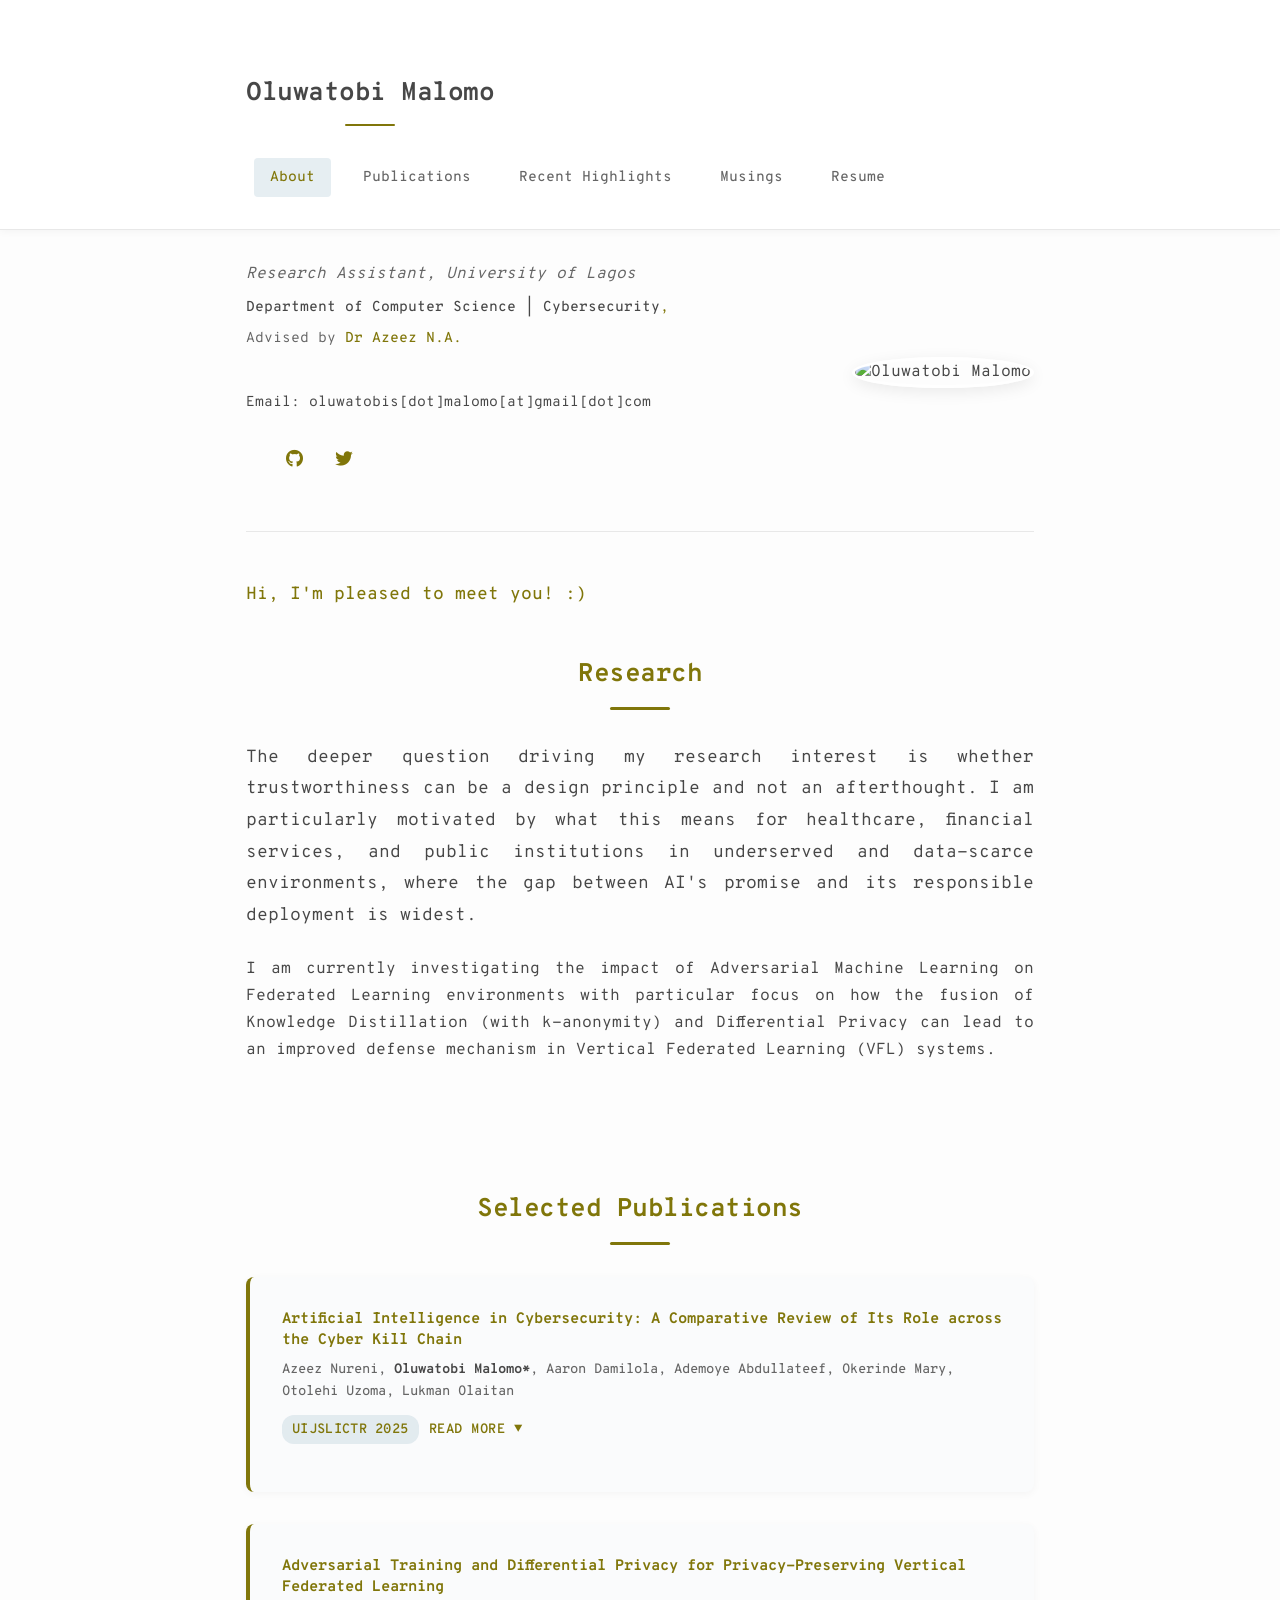
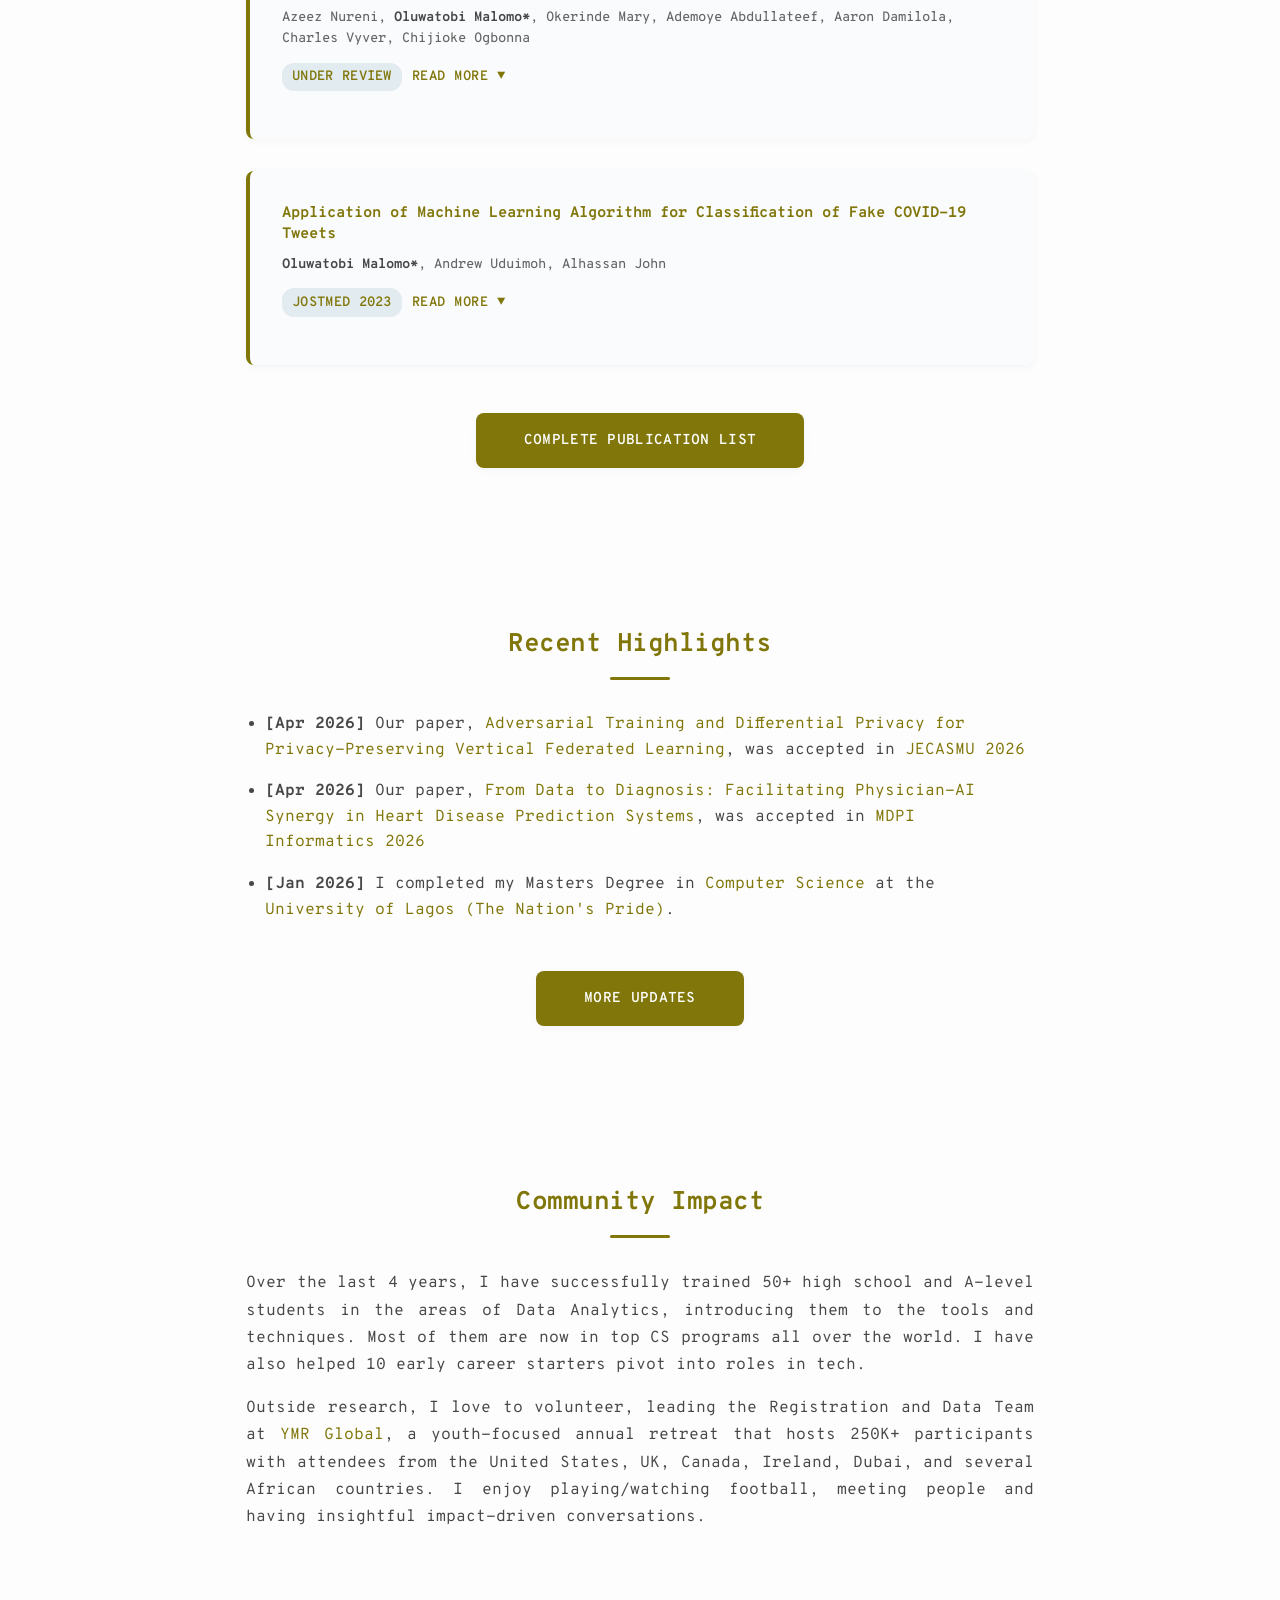
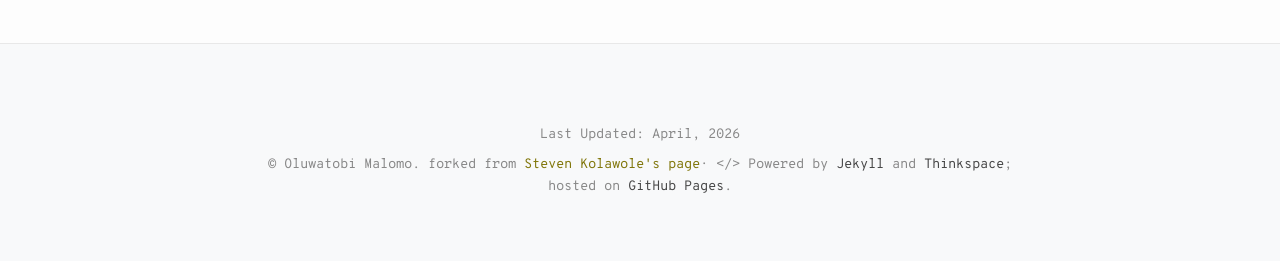
==== index.html @ 9ac50279 "Update SEO metadata and structured data in index.html" ====
<!DOCTYPE html>
<html lang="en">
  <head>
    <meta charset="utf-8" />
    <meta name="viewport" content="width=device-width, initial-scale=1" />

    <!-- SEO -->
    <title>Oluwatobi Malomo</title>
    <meta name="author" content="Oluwatobi Malomo" />
    <meta name="description" content="Oluwatobi Malomo — Cybersecurity and Research Analyst, focused on AI Trust, Privacy and Safety. Researcher at the intersection of Artificial Intelligence and Cybersecurity." />
    <meta name="keywords" content="Oluwatobi Malomo, Privacy, Trustworthy AI, Federated Learning, Cybersecurity, AI for Social Good" />
    <meta name="citation_author" content="Oluwatobi Malomo" />

    <!-- Google Search Console verification (ONE only) -->
    <meta name="google-site-verification" content="jFxn8xhKKjS8OXptOTfWHnH5Q2rDue67-oYy8Rn5WvY" />

    <!-- Structured Data -->
    <script type="application/ld+json">
    {
      "@context": "https://schema.org",
      "@type": "Person",
      "name": "Oluwatobi Malomo",
      "url": "https://oluwatobimalomo.github.io",
      "jobTitle": "Cybersecurity & Research Analyst",
      "affiliation": {
        "@type": "Organization",
        "name": "CBC Gedu Technologies Limited"
      },
      "alumniOf": {
        "@type": "CollegeOrUniversity",
        "name": "University of Lagos"
      },
      "sameAs": [
        "https://scholar.google.com/citations?user=yGvnu_gAAAAJ&hl=en",
        "https://www.linkedin.com/in/oluwatobi-malomo",
        "https://x.com/IamtOBESt",
        "https://www.researchgate.net/profile/oluwatobi-malomo"
      ]
    }
    </script>

    <!-- Stylesheets -->
    <link rel="stylesheet" type="text/css" href="assets/css/style.css" />
    <link rel="preconnect" href="https://fonts.gstatic.com" />
    <link href="https://fonts.googleapis.com/css2?family=Overpass+Mono:wght@300;400;600;700&display=swap" rel="stylesheet" />
    <link rel="stylesheet" href="https://use.fontawesome.com/releases/v5.0.7/css/all.css" />
    <link rel="stylesheet" href="https://cdn.jsdelivr.net/gh/jpswalsh/academicons@1/css/academicons.min.css" />
    <link rel="author" href="https://www.linkedin.com/in/oluwatobi-malomo/" />
  </head>
  
  <body>
    <header class="site-header">
      <nav class="nav">
        <div class="container flex-wrap">
          <h1 class="logo">
            <a href="https://oluwatobimalomo.github.io">Oluwatobi Malomo</a>
          </h1>
          <ul class="navbar">
            <li><a href="index.html" class="active">About</a></li>
            <li><a href="publications.html">Publications</a></li>
            <li><a href="news.html">Recent Highlights</a></li>
            <li><a href="blog.html">Musings</a></li>
            <li><a href="assets/docs/Oluwatobi_Malomo.pdf" target="_blank">Resume</a></li>
          </ul>
        </div>
      </nav>
    </header>
    
    <article class="page container">
      <div class="page-content">
        <div class="page-intro">
          <div class="page-intro-item">
            <div class="contact-header">
              <div class="academic-affiliation">Research Assistant, University of Lagos</div>
              <div class="department"><a>Department of Computer Science | Cybersecurity</a>,</div>
              <div class="advisor-info">Advised by <a href="https://www.linkedin.com/in/azeez-nurayhn-wale-ba23a413/" target="_blank">Dr Azeez N.A.</a></div>
            </div>
            <br />
            <div class="contact-details">
              Email: <a href="#">oluwatobis[dot]malomo[at]gmail[dot]com</a>
            </div>
            
            <div class="social">
              <a
                class="social-item"
                href="https://scholar.google.com/citations?user=yGvnu_gAAAAJ&hl=en"
                target="_blank"
                aria-label="Google Scholar Profile"
              >
                <i class="ai ai-google-scholar-square" aria-hidden="true"></i>
              </a>
              <a
                class="social-item"
                href="https://github.com/oluwatobimalomo"
                target="_blank"
                aria-label="GitHub Profile"
              >
                <i class="fab fa-github" aria-hidden="true"></i>
              </a>
              <a
                class="social-item"
                href="https://x.com/IamtOBESt"
                target="_blank"
                aria-label="X Profile"
              >
                <i class="fab fa-twitter" aria-hidden="true"></i>
              </a>
            </div>
          </div>
          <div class="page-intro-item">
            <img
              src="assets/img/profile_image.jpg"
              alt="Oluwatobi Malomo"
              width="250"
              height="250"
              class="roundImg"
            />
          </div>
        </div>
        <p>Hi, I'm pleased to meet you! :)</p>
        
        <h1 class="header-name">Research</h1>
        <p style="text-align: justify">
          The deeper question driving my research interest is whether trustworthiness can be a design principle and not an afterthought. 
          I am particularly motivated by what this means for healthcare, financial services, and public institutions in underserved 
          and data-scarce environments, where the gap between AI's promise and its responsible deployment is widest.
        </p>
        <p style="text-align: justify">
          I am currently investigating the impact of Adversarial Machine Learning on Federated Learning environments with particular focus on how the fusion of Knowledge Distillation (with k-anonymity) 
          and Differential Privacy can lead to an improved defense mechanism in Vertical Federated Learning (VFL) systems. 
        </p>
      </div>
    </article>

    <div class="container">
      <h1 class="header-name">Selected Publications</h1>

      <div class="publication-item">
        <div class="pub-title">
          <a href="https://journals.ui.edu.ng/index.php/uijslictr/article/view/2041" target="_blank">
            Artificial Intelligence in Cybersecurity: A Comparative Review of Its Role across the Cyber Kill Chain
          </a>
        </div>
        <div class="pub-authors">Azeez Nureni, <span class="author-highlight">Oluwatobi Malomo*</span>, Aaron Damilola, Ademoye Abdullateef, Okerinde Mary, Otolehi Uzoma, Lukman Olaitan</div>
        <div class="pub-venue" title="Journal of Science and Logics in ICT Research">UIJSLICTR 2025</div>
        <div class="pub-description" id="desc-2" style="display: none;">
          Presents a comprehensive overview of the Cyber Kill Chain (CKC), highlighting the role Artificial Intelligence plays across each phase in
          terms of offensive and defensive cybersecurity operations. A comparative analysis of 3 cybersecurity frameworks, with justifications for 
          each, was also examined. Drawing on real-world case studies and recent literature, this study further highlights current challenges with 
          the fusion of AI into cybersecurity operations, ranging from data privacy, adversarial attacks, and AI explainability. The review concludes 
          by advocating forthe adaptation of dynamic, AI-driven modelling frameworks that better align with the rapidly evolving cyber threat landscape.
        </div>
        <button class="read-more-btn" onclick="toggleDescription('desc-2', this)"  aria-expanded="false">Read more ▼</button>
      </div>
      
      <div class="publication-item">
        <div class="pub-title">
          <a href="https://arxiv.org/abs/2506.18728" target="_blank">
            Adversarial Training and Differential Privacy for Privacy-Preserving Vertical Federated Learning
          </a>
        </div>
        <div class="pub-authors">Azeez Nureni, <span class="author-highlight">Oluwatobi Malomo*</span>, Okerinde Mary, Ademoye Abdullateef, Aaron Damilola, Charles Vyver, Chijioke Ogbonna</div>
        <div class="pub-venue" title="">Under Review</div>
        <div class="pub-description" id="desc-1" style="display: none;">
          Addresses the model utility vs. privacy tradeoff in privacy-preserving Vertical Federated Learning (VFL) by introducing an improved 
          a defense mechanism that combines Adversarial Training (to harden the soft labels) and Differential Privacy (aimed at restoring label 
          privacy) to collectively enhance the robustness of the existing KD defense mechanism with marginal model utility trade-off.
        </div>
        <button class="read-more-btn" onclick="toggleDescription('desc-1', this)" aria-expanded="false">Read more ▼</button>
      </div>
      
      <div class="publication-item">
        <div class="pub-title">
          <a href="https://arxiv.org/abs/2509.21837" target="_blank">
            Application of Machine Learning Algorithm for Classification of Fake COVID-19 Tweets
          </a>
        </div>
        <div class="pub-authors"><span class="author-highlight">Oluwatobi Malomo*</span>, Andrew Uduimoh, Alhassan John</div>
        <div class="pub-venue" title="Journal of Science, Technology, Mathematics and Education">JOSTMED 2023</div>
        <div class="pub-description" id="desc-2" style="display: none;">
          AI for Social Good (AI4SG) research aimed at leveraging Machine Learning algorithms to detect COVID-19 
          fake news on Twitter. 
        </div>
        <button class="read-more-btn" onclick="toggleDescription('desc-2', this)"  aria-expanded="false">Read more ▼</button>
      </div>

      <div class="read-more-button">
        <a href="publications.html">Complete Publication List</a>
      </div>
    </div>

    <div class="container">
      <h1 class="header-name">Recent Highlights</h1>
      <ul class="list" id="news-list"></ul>
      <div class="read-more-button">
        <a href="news.html">More Updates</a>
      </div>
    </div>

    <div class="container">
      <h1 class="header-name">Community Impact</h1>
      <p style="text-align: justify">
        Over the last 4 years, I have successfully trained 50+ high school and A-level students in the areas of Data Analytics, introducing them to the tools and techniques. 
        Most of them are now in top CS programs all over the world. I have also helped 10 early career starters pivot into roles in tech.
      </p>
      
      <p style="text-align: justify">
        Outside research, I love to volunteer, leading the Registration and Data Team at 
        <a href="https://ymrglobal.org/" target="_blank"><span style="color: rgb(128, 118, 10)">YMR Global</span></a>, a youth-focused annual retreat that hosts 250K+  
        participants with attendees from the United States, UK, Canada, Ireland, Dubai, and several African countries. I enjoy playing/watching football, meeting 
        people and having insightful impact-driven conversations.</p>
    </div>

    <footer class="site-footer">
      <div class="container">
        <small> <b>Last Updated:</b> April, 2026 </small>
        <small class="block">
          © Oluwatobi Malomo. forked from
          <a href="https://oluwatobimalomo.github.io/" target="_blank"
            ><span style="color: rgb(128, 118, 10)">Steven Kolawole's page</span></a
          >· &lt;/&gt; Powered by
          <a href="https://jekyllrb.com/" target="_blank">Jekyll</a> and
          <a href="https://github.com/heiswayi/thinkspace" target="_blank"
            >Thinkspace</a
          >; hosted on
          <a href="https://pages.github.com/" target="_blank">GitHub Pages</a>.
        </small>
      </div>
    </footer>

    <script src="news.js"></script>
    <script>
      renderNews('news-list', 3);

      function toggleDescription(descId, button) {
        const desc = document.getElementById(descId);
        const isHidden = desc.style.display === 'none';

        if (isHidden) {
          desc.style.display = 'block';
          button.textContent = 'Read less ▲';
          button.setAttribute('aria-expanded', 'true');
        } else {
          desc.style.display = 'none';
          button.textContent = 'Read more ▼';
          button.setAttribute('aria-expanded', 'false');
        }
      }

      // Initialize buttons with proper ARIA attributes on page load
      document.addEventListener('DOMContentLoaded', function() {
        const buttons = document.querySelectorAll('.read-more-btn');
        buttons.forEach(button => {
          const isExpanded = button.textContent.includes('less');
          button.setAttribute('aria-expanded', isExpanded.toString());
        });
      });
    </script>
  </body>
</html>
---- assets/css/style.css ----
/* ==========================================
   DESIGN SYSTEM & VARIABLES
   ========================================== */

:root {
  /* Colors */
  --primary-color: rgb(128, 118, 10);
  --primary-hover: rgb(8, 74, 102);
  --primary-light: rgba(10, 93, 128, 0.1);
  --text-primary: rgba(51, 51, 51, 0.9);
  --text-secondary: #666;
  --text-light: #888;
  --border-color: #e8e8e8;
  --bg-card: #fafbfc;
  --bg-accent: #f8f9fa;
  --shadow-subtle: 0 2px 8px rgba(0, 0, 0, 0.04);
  --shadow-medium: 0 4px 16px rgba(0, 0, 0, 0.08);
  
  /* Spacing */
  --space-xs: 0.5rem;
  --space-sm: 1rem;
  --space-md: 1.5rem;
  --space-lg: 2rem;
  --space-xl: 3rem;
  --space-xxl: 4rem;
  
  /* Typography */
  --font-size-xs: 0.85rem;
  --font-size-sm: 0.9rem;
  --font-size-base: 1rem;
  --font-size-lg: 1.1rem;
  --font-size-xl: 1.3rem;
  --font-size-xxl: 1.6rem;
  --font-size-xxxl: 1.8rem;
  
  /* Layout */
  --max-width: 820px;
  --border-radius: 8px;
  --transition: 200ms ease;
}

/* ==========================================
   RESET & BASE STYLES
   ========================================== */

* {
  margin: 0;
  padding: 0;
  border: 0;
  font: inherit;
  vertical-align: baseline;
  box-sizing: border-box;
}

html {
  text-rendering: optimizeLegibility;
  font-size: 100%;
  line-height: 1.6;
  scroll-behavior: smooth;
}

body {
  color: var(--text-primary);
  font-family: "Overpass Mono", monospace;
  font-weight: 400;
  background-color: #fdfdfd;
  -webkit-font-smoothing: antialiased;
  -moz-osx-font-smoothing: grayscale;
}

/* ==========================================
   TYPOGRAPHY
   ========================================== */

h1, h2, h3, h4, h5, h6 {
  font-weight: 700;
  line-height: 1.3;
  color: var(--primary-color);
}

p {
  margin: 0 0 var(--space-sm);
  line-height: 1.7;
}

ul, ol, dl {
  margin: 0 0 var(--space-sm) 1.2em;
  list-style-position: outside;
}

strong {
  font-weight: 700;
}

a {
  color: var(--text-primary);
  text-decoration: none;
  transition: all var(--transition);
}

/* ==========================================
   FORM ELEMENTS & BUTTONS
   ========================================== */

button, input, textarea, select {
  font-family: "Overpass Mono", monospace;
}

/* ==========================================
   LAYOUT COMPONENTS
   ========================================== */

.container {
  margin: 0 auto;
  max-width: var(--max-width);
  padding: var(--space-lg) var(--space-sm);
}

.section-spacing {
  margin: var(--space-xxl) 0;
}

/* ==========================================
   HEADER & NAVIGATION
   ========================================== */

.site-header {
  border-bottom: 1px solid var(--border-color);
  background-color: #fff;
  box-shadow: var(--shadow-subtle);
  position: sticky;
  top: 0;
  z-index: 100;
}

.nav {
  min-height: 50px;
  display: flex;
  align-items: center;
}

.flex-wrap {
  display: flex;
  justify-content: space-between;
  align-items: center;
  flex-wrap: wrap;
  width: 100%;
}

.logo {
  font-size: var(--font-size-xl);
  font-weight: 600;
  color: var(--primary-color);
  letter-spacing: -0.3px;
  transition: color var(--transition);
}

.logo:hover {
  color: var(--primary-hover);
}

.navbar {
  list-style: none;
  display: flex;
  margin: 0;
  padding: 0;
}

.navbar li {
  margin: 0 var(--space-xs);
}

.navbar a {
  display: block;
  padding: var(--space-xs) var(--space-sm);
  color: var(--text-secondary);
  font-weight: 500;
  font-size: var(--font-size-sm);
  border-radius: 4px;
  position: relative;
  transition: all var(--transition);
}

.navbar a:hover,
.navbar a.active {
  color: var(--primary-color);
  background-color: var(--primary-light);
}

/* ==========================================
   HERO SECTION
   ========================================== */

.page-intro {
  display: flex;
  justify-content: space-between;
  align-items: center;
  flex-wrap: wrap;
  gap: var(--space-lg);
  margin-bottom: var(--space-xl);
  padding-bottom: var(--space-xl);
  border-bottom: 1px solid var(--border-color);
}

.page-intro-item:first-child {
  flex: 1;
  min-width: 300px;
}

.page-intro-item:last-child {
  flex-shrink: 0;
}

.contact-header strong {
  font-size: var(--font-size-xl);
  font-weight: 700;
  color: var(--primary-color);
  display: block;
  margin-bottom: var(--space-xs);
}

.academic-affiliation {
  font-size: var(--font-size-base);
  color: var(--text-secondary);
  font-style: italic;
  margin-bottom: var(--space-xs);
}

.department {
  font-size: var(--font-size-sm);
  color: var(--primary-color);
  font-weight: 500;
  margin-bottom: var(--space-xs);
}

.advisor-info {
  font-size: var(--font-size-sm);
  color: var(--text-secondary);
  margin-bottom: var(--space-sm);
}

.advisor-info a {
  color: var(--primary-color);
  font-weight: 500;
}

.contact-details {
  font-size: var(--font-size-sm);
  margin-bottom: var(--space-md);
}

.social {
  display: flex;
  align-items: center;
  gap: var(--space-sm);
}

.social-item {
  color: var(--primary-color);
  font-size: var(--font-size-lg);
  padding: var(--space-xs);
  border-radius: 4px;
  transition: all var(--transition);
}

.social-item:hover {
  color: var(--primary-hover);
  background-color: var(--primary-light);
  transform: translateY(-1px);
}

.roundImg {
  border-radius: 50%;
  border: 3px solid #fff;
  box-shadow: var(--shadow-medium);
  transition: transform var(--transition);
  max-width: 100%;
  height: auto;
}

.roundImg:hover {
  transform: scale(1.02);
}

/* ==========================================
   SECTION HEADERS
   ========================================== */

.header-name {
  font-size: var(--font-size-xxl);
  font-weight: 700;
  text-align: center;
  margin: var(--space-xl) 0 var(--space-lg);
  color: var(--primary-color);
  letter-spacing: -0.5px;
  position: relative;
}

.header-name::after {
  content: '';
  display: block;
  width: 60px;
  height: 3px;
  background-color: var(--primary-color);
  margin: var(--space-sm) auto 0;
  border-radius: 2px;
}

.container > h1:not(.header-name) {
  font-size: var(--font-size-xxl);
  font-weight: 700;
  color: var(--primary-color);
  margin: var(--space-xl) 0 var(--space-lg);
  text-align: center;
  letter-spacing: -0.5px;
  position: relative;
}

.container > h1:not(.header-name)::after {
  content: '';
  display: block;
  width: 50px;
  height: 2px;
  background-color: var(--primary-color);
  margin: var(--space-sm) auto 0;
  border-radius: 1px;
}

/* ==========================================
   CONTENT SECTIONS
   ========================================== */

.page-content > p:first-of-type {
  font-size: var(--font-size-lg);
  color: var(--primary-color);
  font-weight: 500;
  margin-bottom: var(--space-lg);
}

.page-content h1 + p {
  font-size: var(--font-size-lg);
  line-height: 1.8;
  margin-bottom: var(--space-md);
}

/* ==========================================
   PUBLICATION CARDS
   ========================================== */

.publication-item {
  margin-bottom: var(--space-lg);
  padding: var(--space-lg);
  background-color: var(--bg-card);
  border-radius: var(--border-radius);
  border-left: 4px solid var(--primary-color);
  box-shadow: var(--shadow-subtle);
  transition: all var(--transition);
}

.publication-item:hover {
  box-shadow: var(--shadow-medium);
  transform: translateY(-2px);
}

.pub-title {
  font-size: .95rem;
  font-weight: 700;
  margin-bottom: var(--space-xs);
  line-height: 1.4;
}

.pub-title a {
  color: var(--primary-color);
  transition: color var(--transition);
}

.pub-title a:hover {
  color: var(--primary-hover);
}

.pub-authors {
  font-size: 0.85em;
  color: var(--text-secondary);
  margin-bottom: var(--space-xs);
  font-weight: 500;
}

.pub-authors .author-highlight {
  font-weight: bold;
  color: var(--text-primary);
}

.pub-venue {
  display: inline-block;
  font-size: var(--font-size-xs);
  color: var(--primary-color);
  background-color: var(--primary-light);
  padding: 0.25em 0.75em;
  border-radius: 12px;
  font-weight: 600;
  margin-bottom: var(--space-sm);
  text-transform: uppercase;
  letter-spacing: 0.3px;
}

.pub-venue-expansion {
  display: block;
  font-size: 0.7em;
  color: var(--text-light);
  margin-top: 0.25rem;
}

.pub-description {
  line-height: 1.7;
  text-align: justify;
  font-size: 0.75em;
  color: #555;
  margin-bottom: var(--space-sm);
  transition: all 0.3s ease;
}

.read-more-btn {
  background: none;
  border: none;
  color: var(--primary-color);
  cursor: pointer;
  font-size: var(--font-size-xs);
  font-weight: 600;
  padding: var(--space-xs) 0;
  font-family: inherit;
  text-transform: uppercase;
  letter-spacing: 0.5px;
  transition: all var(--transition);
}

.read-more-btn:hover {
  color: var(--primary-hover);
  transform: translateX(2px);
}

.read-more-btn:focus {
  outline: 2px solid var(--primary-color);
  outline-offset: 3px;
  border-radius: 3px;
}


/* ==========================================
   BUTTONS & CTAs
   ========================================== */

.read-more-button {
  margin: var(--space-xl) auto;
  text-align: center;
}

.read-more-button a {
  display: inline-block;
  padding: var(--space-sm) var(--space-xl);
  background-color: var(--primary-color);
  color: white;
  border-radius: var(--border-radius);
  font-weight: 600;
  font-size: var(--font-size-sm);
  letter-spacing: 0.3px;
  text-transform: uppercase;
  transition: all var(--transition);
  box-shadow: var(--shadow-subtle);
}

.read-more-button a:hover {
  background-color: var(--primary-hover);
  transform: translateY(-1px);
  box-shadow: var(--shadow-medium);
}

/* ==========================================
   PUBLICATIONS PAGE
   ========================================== */

.publications-intro {
  margin-bottom: var(--space-xxl);
  padding: var(--space-lg);
  background: linear-gradient(135deg, var(--bg-accent) 0%, #e9ecef 100%);
  border-radius: var(--border-radius);
  border-left: 4px solid var(--primary-color);
  box-shadow: var(--shadow-subtle);
}

.publications-intro p {
  font-size: var(--font-size-md);
  line-height: 1.7;
  color: var(--text-secondary);
  margin: 0;
}

.publication-category {
  margin-bottom: var(--space-xxl);
}

.category-title {
  font-size: var(--font-size-xl);
  font-weight: 700;
  color: var(--primary-color);
  margin-bottom: var(--space-lg);
  padding-bottom: var(--space-sm);
  border-bottom: 2px solid var(--border-color);
  position: relative;
}

.category-title::after {
  content: '';
  position: absolute;
  bottom: -2px;
  left: 0;
  width: 60px;
  height: 2px;
  background-color: var(--primary-color);
  border-radius: 1px;
}

.external-links {
  margin-top: var(--space-xxl);
  padding-top: var(--space-xl);
  border-top: 1px solid var(--border-color);
}

.external-link-list {
  display: flex;
  flex-wrap: wrap;
  gap: var(--space-md);
  margin-top: var(--space-md);
}

.external-link {
  display: flex;
  align-items: center;
  gap: var(--space-xs);
  padding: var(--space-sm) var(--space-md);
  background-color: var(--bg-accent);
  border: 1px solid var(--border-color);
  border-radius: var(--border-radius);
  color: var(--primary-color);
  font-weight: 500;
  font-size: var(--font-size-sm);
  transition: all var(--transition);
}

.external-link:hover {
  background-color: var(--primary-color);
  color: white;
  transform: translateY(-2px);
  box-shadow: var(--shadow-medium);
}

.external-link i {
  font-size: var(--font-size-base);
}

.publications-note {
  margin-top: var(--space-xxl);
  padding-top: var(--space-xl);
  border-top: 1px solid var(--border-color);
  color: var(--text-light);
  text-align: center;
}

.publications-note p {
  margin-bottom: var(--space-xs);
  font-size: var(--font-size-sm);
}

.award-badge {
  display: inline-block;
  margin-left: var(--space-xs);
  padding: 0.2em 0.6em;
  background-color: #ffd700;
  color: #333;
  font-size: 0.7em;
  font-weight: 700;
  border-radius: 3px;
  text-transform: uppercase;
  letter-spacing: 0.3px;
  vertical-align: middle;
}

/* ==========================================
   PUBLICATION LINKS
   ========================================== */

.pub-links {
  display: flex;
  flex-wrap: wrap;
  gap: var(--space-xs);
  margin-top: var(--space-sm);
  align-items: center;
}

.pub-link {
  display: inline-flex;
  align-items: center;
  gap: 0.3em;
  padding: 0.3em 0.75em;
  background-color: white;
  border: 1px solid var(--border-color);
  border-radius: 4px;
  color: var(--primary-color);
  font-size: var(--font-size-xs);
  font-weight: 600;
  text-transform: uppercase;
  letter-spacing: 0.3px;
  transition: all var(--transition);
}

.pub-link:hover {
  background-color: var(--primary-color);
  color: white;
  border-color: var(--primary-color);
  transform: translateY(-1px);
  box-shadow: var(--shadow-subtle);
}

.pub-link i {
  font-size: 0.9em;
}

/* ==========================================
   BLOG SECTION
   ========================================== */

.blog-container {
  text-align: center;
  padding: var(--space-xxl) var(--space-sm);
}

.blog-container img {
  width: 75%;
  max-width: 400px;
  opacity: 0.8;
}

.blog-container h1 {
  font-size: var(--font-size-lg);
  color: var(--text-secondary);
  margin: var(--space-lg) 0;
  line-height: 1.5;
  font-weight: 400;
}

/* ==========================================
   LISTS
   ========================================== */

.list li {
  margin-top: var(--space-sm);
  line-height: 1.6;
}

/* ==========================================
   FOOTER
   ========================================== */

.site-footer {
  padding: var(--space-xl) 0 var(--space-lg);
  margin-top: var(--space-xxl);
  border-top: 1px solid var(--border-color);
  background-color: var(--bg-accent);
}

.site-footer small {
  display: block;
  font-size: var(--font-size-xs);
  color: var(--text-light);
  text-align: center;
  line-height: 1.6;
}

.site-footer .block {
  display: block;
  margin-top: var(--space-xs);
}

/* ==========================================
   RESPONSIVE DESIGN
   ========================================== */

@media (max-width: 768px) {
  :root {
    --space-sm: 0.75rem;
    --space-md: 1rem;
    --space-lg: 1.5rem;
    --space-xl: 2rem;
    --space-xxl: 2.5rem;
  }
  
  .container {
    padding-left: var(--space-md);
    padding-right: var(--space-md);
  }
  
  .site-header .container {
    padding: 0.5rem var(--space-md);
  }
  
  .nav {
    min-height: 50px;
  }
  
  .page-intro {
    flex-direction: column;
    text-align: center;
    gap: var(--space-md);
  }
  
  .page-intro-item:first-child {
    min-width: auto;
  }
  
  .navbar {
    flex-wrap: wrap;
    justify-content: center;
    margin-top: var(--space-sm);
  }
  
  .navbar li {
    margin: 0 0.25rem;
  }
  
  .navbar a {
    padding: 0.3rem 0.6rem;
  }
  
  .publication-item {
    padding: var(--space-md);
  }
  
  .social {
    justify-content: center;
  }
  
  .roundImg {
    width: 200px;
    height: 200px;
  }
  
  .external-link-list {
    flex-direction: column;
  }
  
  .external-link {
    justify-content: center;
  }
  
  /* Reduce font sizes for better mobile readability */
  .page-content > p:first-of-type,
  .page-content h1 + p,
  .container p {
    font-size: 0.95rem;
  }
  
  .site-header .logo {
    margin-top: 0.2rem;
    margin-bottom: 0.2rem;
    font-size: 1.1rem;
  }
}

@media (max-width: 480px) {
  :root {
    --font-size-xl: 1.2rem;
    --font-size-xxl: 1.4rem;
    --font-size-xxxl: 1.6rem;
  }
  
  .site-header .container {
    padding: 0.3rem var(--space-md);
  }
  
  .nav {
    min-height: 45px;
  }
  
  .navbar li {
    margin: 0 0.15rem;
  }
  
  .navbar a {
    font-size: var(--font-size-xs);
    padding: 0.25rem 0.5rem;
  }
  
  .contact-header strong {
    font-size: var(--font-size-xl);
  }
  
  /* Further reduce font sizes for smaller screens */
  .page-content > p:first-of-type,
  .page-content h1 + p,
  .container p {
    font-size: 0.9rem;
  }
}

/* ==========================================
   ACCESSIBILITY & PROGRESSIVE ENHANCEMENT
   ========================================== */

@media (prefers-reduced-motion: reduce) {
  *,
  *::before,
  *::after {
    animation-duration: 0.01ms !important;
    animation-iteration-count: 1 !important;
    transition-duration: 0.01ms !important;
  }
  
  html {
    scroll-behavior: auto;
  }
}

button:focus,
a:focus {
  outline: 2px solid var(--primary-color);
  outline-offset: 2px;
  border-radius: 3px;
}

@media print {
  .navbar,
  .read-more-btn,
  .external-links {
    display: none;
  }
  
  .publication-item {
    break-inside: avoid;
    box-shadow: none;
    border: 1px solid #ddd;
  }
  
  body {
    background: white;
    color: black;
  }
}

/* ==========================================
   COLLABORATION CTA
   ========================================== */

.collaboration-cta {
  background: linear-gradient(135deg, var(--bg-accent) 0%, #e9ecef 100%);
  border-radius: var(--border-radius);
  padding: var(--space-xxl) var(--space-lg);
  margin: var(--space-xxl) auto;
  text-align: center;
  box-shadow: var(--shadow-subtle);
}

.cta-buttons {
  display: flex;
  gap: var(--space-md);
  justify-content: center;
  flex-wrap: wrap;
}

.cta-primary,
.cta-secondary {
  display: inline-flex;
  align-items: center;
  gap: var(--space-xs);
  padding: var(--space-sm) var(--space-xl);
  border-radius: var(--border-radius);
  font-weight: 600;
  font-size: var(--font-size-sm);
  text-transform: uppercase;
  letter-spacing: 0.3px;
  transition: all var(--transition);
  text-decoration: none;
  box-shadow: var(--shadow-subtle);
}

.cta-primary {
  background-color: var(--primary-color);
  color: white;
}

.cta-primary:hover {
  background-color: var(--primary-hover);
  transform: translateY(-2px);
  box-shadow: var(--shadow-medium);
}

.cta-secondary {
  background-color: white;
  color: var(--primary-color);
  border: 2px solid var(--primary-color);
}

.cta-secondary:hover {
  background-color: var(--primary-color);
  color: white;
  transform: translateY(-2px);
  box-shadow: var(--shadow-medium);
}

@media (max-width: 480px) {
  .cta-buttons {
    flex-direction: column;
    align-items: center;
  }
  
  .cta-primary,
  .cta-secondary {
    width: 100%;
    max-width: 250px;
    justify-content: center;
  }
}

/* ==========================================
   UTILITIES
   ========================================== */

.visually-hidden {
  position: absolute;
  width: 1px;
  height: 1px;
  padding: 0;
  margin: -1px;
  overflow: hidden;
  clip: rect(0, 0, 0, 0);
  white-space: nowrap;
  border: 0;
}

/* Add this to your responsive section or global styles */
.site-header .logo {
  margin-top: 0;
  margin-bottom: 0;
  line-height: 1.1;
  font-size: 1.3rem;
}

.site-header .logo a {
  display: block;
  padding-top: 0;
  padding-bottom: 0;
}
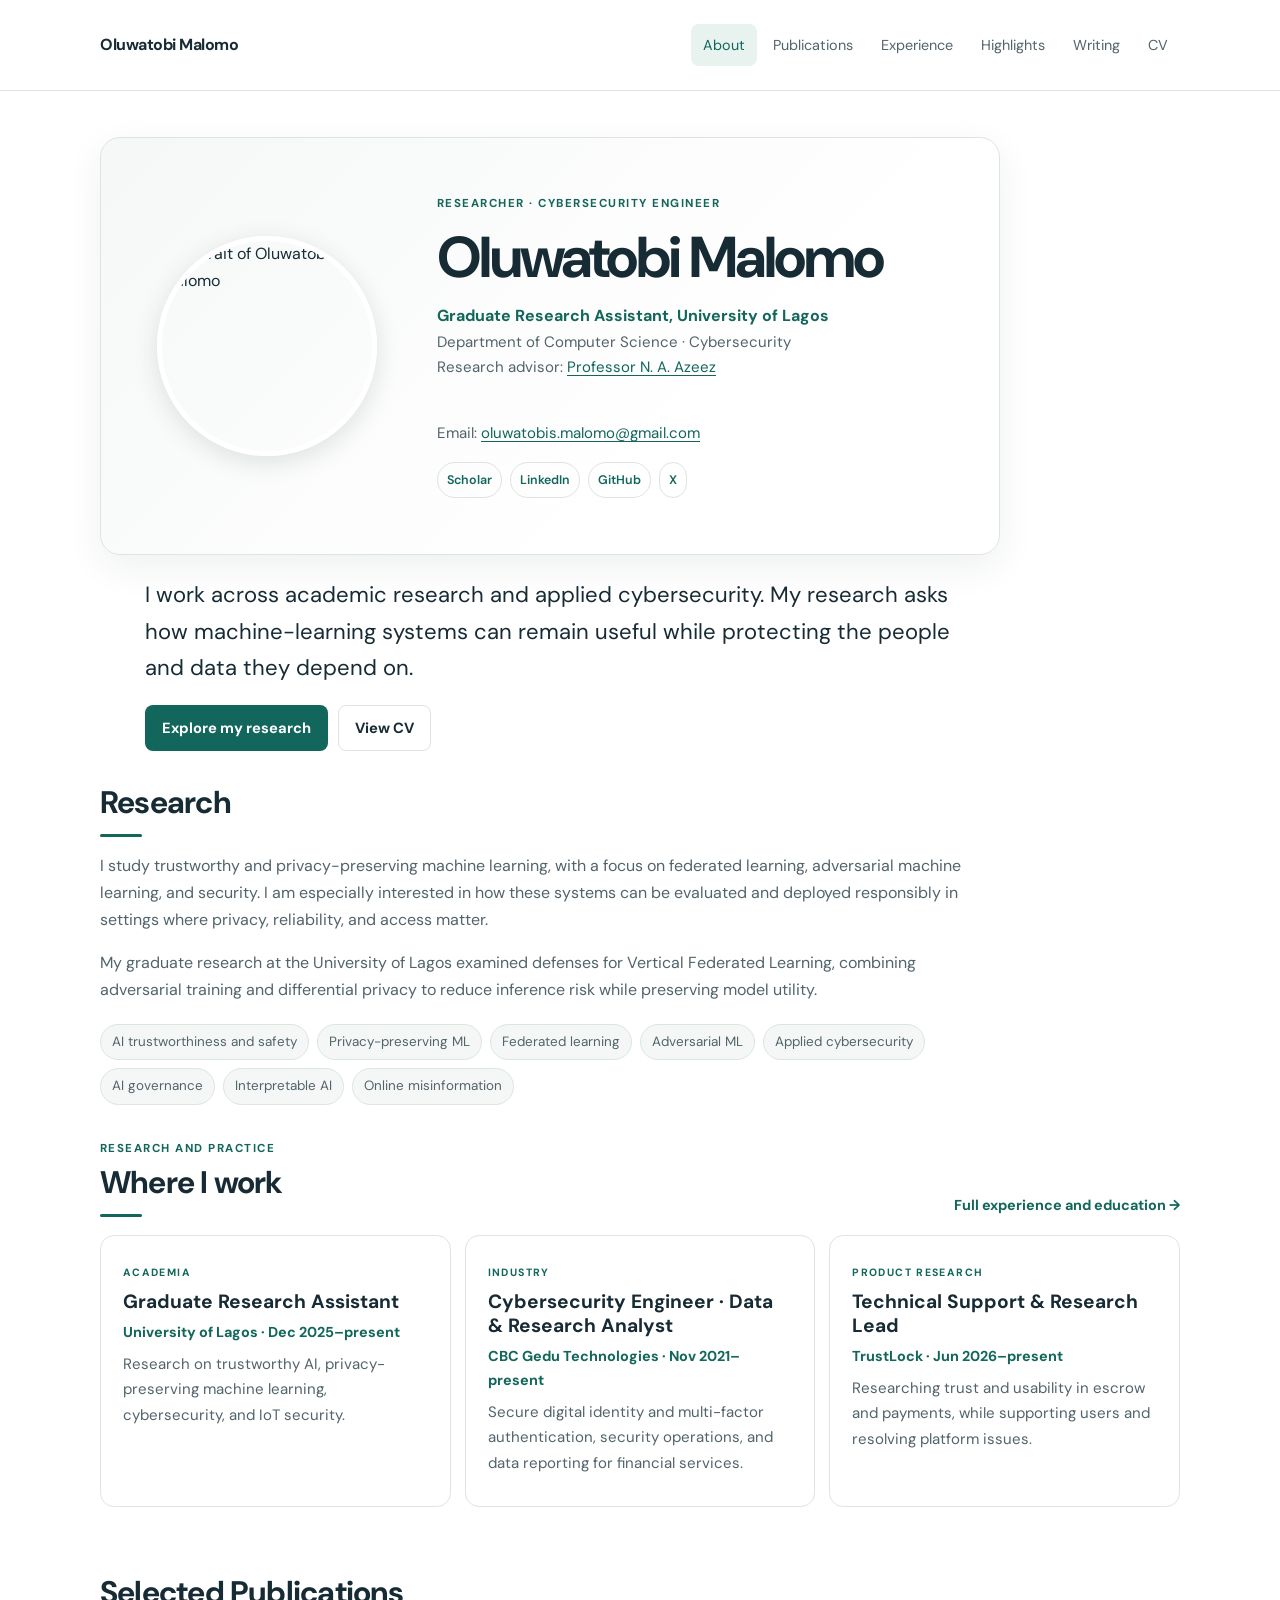
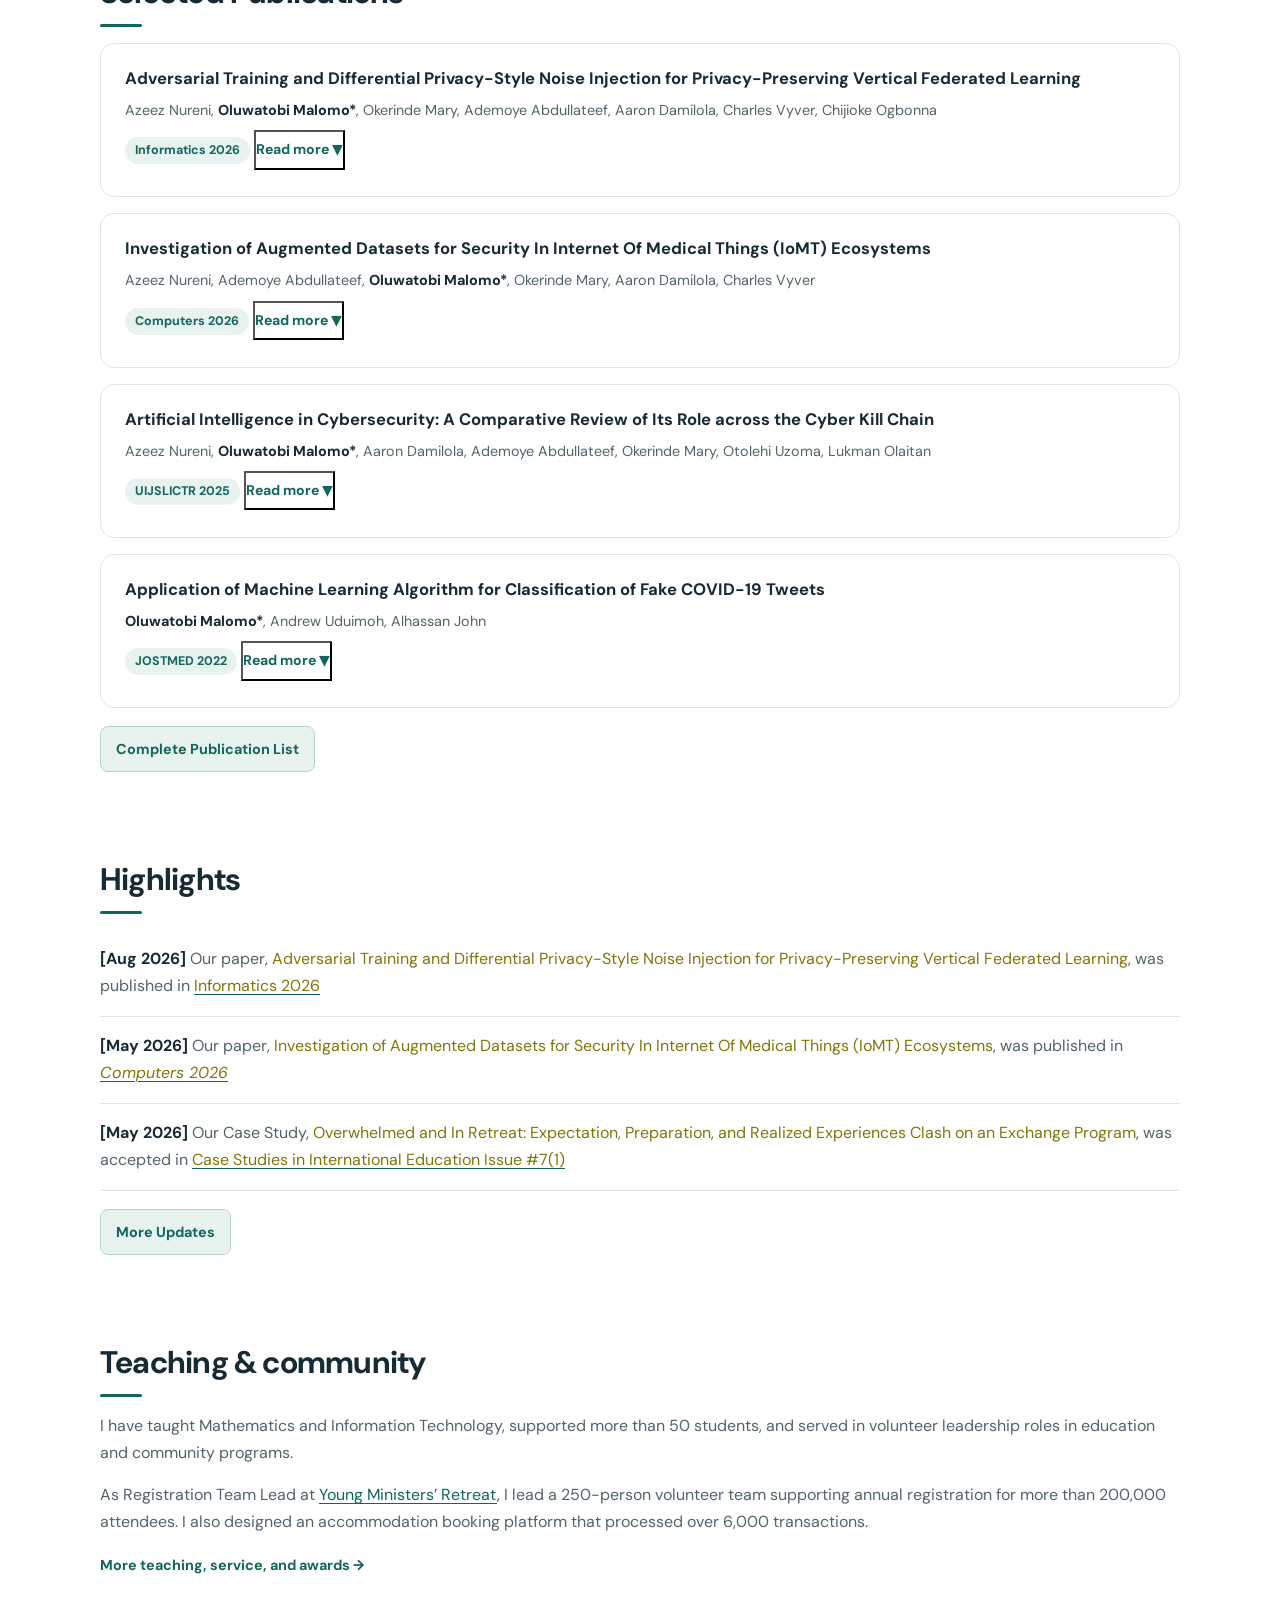
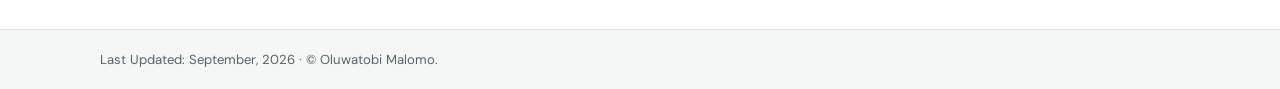
==== commit 351de85f: "Improve academic profile website" ====
--- a/index.html
+++ b/index.html
@@ -4,140 +4,224 @@
     <meta charset="utf-8" />
     <meta name="viewport" content="width=device-width, initial-scale=1" />
 
-    <!-- SEO -->
-    <title>Oluwatobi Malomo</title>
+    <title>Oluwatobi Malomo | AI Privacy &amp; Cybersecurity Research</title>
     <meta name="author" content="Oluwatobi Malomo" />
-    <meta name="description" content="Oluwatobi Malomo — Cybersecurity and Research Analyst, focused on AI Trust, Privacy and Safety. Researcher at the intersection of Artificial Intelligence and Cybersecurity." />
+    <meta name="description" 
+      content="Oluwatobi Malomo is a researcher and cybersecurity engineer working on trustworthy AI, privacy-preserving machine learning, and applied cybersecurity." />
     <meta name="keywords" content="Oluwatobi Malomo, Privacy, Trustworthy AI, Federated Learning, Cybersecurity, AI for Social Good" />
+    <meta name="theme-color" content="#12665b" />
+    <meta property="og:title" content="Oluwatobi Malomo | Researcher" />
+    <meta property="og:description" content="Research on trustworthy AI, privacy-preserving machine learning, and applied cybersecurity." />
+    <meta property="og:url" content="https://oluwatobimalomo.github.io/" />
+    <meta property="og:image" content="https://oluwatobimalomo.github.io/assets/img/profile_image.jpg" />
     <meta name="citation_author" content="Oluwatobi Malomo" />
-
-    <!-- Google Search Console verification (ONE only) -->
+    <link rel="canonical" href="https://oluwatobimalomo.github.io/" />
+
     <meta name="google-site-verification" content="jFxn8xhKKjS8OXptOTfWHnH5Q2rDue67-oYy8Rn5WvY" />
 
-    <!-- Structured Data -->
     <script type="application/ld+json">
     {
       "@context": "https://schema.org",
       "@type": "Person",
+      "@id": "https://oluwatobimalomo.github.io/#person",
+    
       "name": "Oluwatobi Malomo",
+      "alternateName": [
+        "Oluwatobi Malomo"
+      ],
+    
       "url": "https://oluwatobimalomo.github.io",
-      "jobTitle": "Cybersecurity & Research Analyst",
-      "affiliation": {
+    
+      "image": "https://oluwatobimalomo.github.io/assets/img/profile_image.jpg",
+    
+      "description": "Researcher and cybersecurity engineer working on trustworthy AI, privacy-preserving machine learning, federated learning, and applied cybersecurity.",
+    
+      "jobTitle": [
+        "Graduate Research Assistant",
+        "Cybersecurity Engineer",
+        "Data and Research Analyst"
+      ],
+    
+      "worksFor": {
         "@type": "Organization",
         "name": "CBC Gedu Technologies Limited"
       },
+    
+      "affiliation": {
+        "@type": "Organization",
+        "name": "University of Lagos"
+      },
+    
       "alumniOf": {
         "@type": "CollegeOrUniversity",
-        "name": "University of Lagos"
+        "name": "Federal University of Technology Minna"
       },
+    
+      "knowsAbout": [
+        "Artificial Intelligence",
+        "AI Safety",
+        "Federated Learning",
+        "Vertical Federated Learning",
+        "Differential Privacy",
+        "Cybersecurity",
+        "Trustworthy AI",
+        "AI Governance",
+        "Privacy-Preserving Machine Learning"
+      ],
+    
       "sameAs": [
         "https://scholar.google.com/citations?user=yGvnu_gAAAAJ&hl=en",
-        "https://www.linkedin.com/in/oluwatobi-malomo",
+        "https://www.linkedin.com/in/oluwatobimalomo",
+        "https://github.com/oluwatobimalomo",
+        "https://orcid.org/0009-0002-2056-4578",
         "https://x.com/IamtOBESt",
-        "https://www.researchgate.net/profile/oluwatobi-malomo"
+        "https://www.researchgate.net/profile/oluwatobimalomo",
+        "https://oluwatobimalomo.medium.com",
+        "https://www.wikidata.org/wiki/Q139770556"
       ]
     }
     </script>
 
-    <!-- Stylesheets -->
     <link rel="stylesheet" type="text/css" href="assets/css/style.css" />
-    <link rel="preconnect" href="https://fonts.gstatic.com" />
-    <link href="https://fonts.googleapis.com/css2?family=Overpass+Mono:wght@300;400;600;700&display=swap" rel="stylesheet" />
-    <link rel="stylesheet" href="https://use.fontawesome.com/releases/v5.0.7/css/all.css" />
-    <link rel="stylesheet" href="https://cdn.jsdelivr.net/gh/jpswalsh/academicons@1/css/academicons.min.css" />
+    <link rel="preconnect" href="https://fonts.googleapis.com" />
+    <link rel="preconnect" href="https://fonts.gstatic.com" crossorigin />
+    <link href="https://fonts.googleapis.com/css2?family=DM+Sans:wght@400;500;600;700&display=swap" rel="stylesheet" />
     <link rel="author" href="https://www.linkedin.com/in/oluwatobi-malomo/" />
   </head>
-  
+
   <body>
     <header class="site-header">
       <nav class="nav">
         <div class="container flex-wrap">
-          <h1 class="logo">
-            <a href="https://oluwatobimalomo.github.io">Oluwatobi Malomo</a>
-          </h1>
+          <p class="logo">
+            <a href="index.html">Oluwatobi Malomo</a>
+          </p>
           <ul class="navbar">
             <li><a href="index.html" class="active">About</a></li>
             <li><a href="publications.html">Publications</a></li>
-            <li><a href="news.html">Recent Highlights</a></li>
-            <li><a href="blog.html">Musings</a></li>
-            <li><a href="assets/docs/Oluwatobi_Malomo.pdf" target="_blank">Resume</a></li>
+            <li><a href="experience.html">Experience</a></li>
+            <li><a href="news.html">Highlights</a></li>
+            <li><a href="blog.html">Writing</a></li>
+            <li><a href="assets/docs/Oluwatobi_Malomo.pdf" target="_blank" rel="noopener noreferrer">CV</a></li>
           </ul>
         </div>
       </nav>
     </header>
-    
+
     <article class="page container">
       <div class="page-content">
         <div class="page-intro">
           <div class="page-intro-item">
             <div class="contact-header">
-              <div class="academic-affiliation">Research Assistant, University of Lagos</div>
-              <div class="department"><a>Department of Computer Science | Cybersecurity</a>,</div>
-              <div class="advisor-info">Advised by <a href="https://www.linkedin.com/in/azeez-nurayhn-wale-ba23a413/" target="_blank">Dr Azeez N.A.</a></div>
+              <div class="eyebrow">RESEARCHER · CYBERSECURITY ENGINEER</div>
+              <h1 class="hero-title">Oluwatobi Malomo</h1>
+              <div class="academic-affiliation">Graduate Research Assistant, University of Lagos</div>
+              <div class="department">Department of Computer Science · Cybersecurity</div>
+              <div class="advisor-info">Research advisor: <a href="https://www.linkedin.com/in/azeez-nurayhn-wale-ba23a413/" target="_blank" rel="noopener noreferrer">Professor N. A. Azeez</a></div>
             </div>
             <br />
             <div class="contact-details">
-              Email: <a href="#">oluwatobis[dot]malomo[at]gmail[dot]com</a>
+              Email: <a href="mailto:oluwatobis.malomo@gmail.com">oluwatobis.malomo@gmail.com</a>
             </div>
-            
             <div class="social">
-              <a
-                class="social-item"
-                href="https://scholar.google.com/citations?user=yGvnu_gAAAAJ&hl=en"
-                target="_blank"
-                aria-label="Google Scholar Profile"
-              >
-                <i class="ai ai-google-scholar-square" aria-hidden="true"></i>
+              <a class="social-item" href="https://scholar.google.com/citations?user=yGvnu_gAAAAJ&hl=en" target="_blank" rel="noopener noreferrer" aria-label="Google Scholar Profile">
+                Scholar
               </a>
-              <a
-                class="social-item"
-                href="https://github.com/oluwatobimalomo"
-                target="_blank"
-                aria-label="GitHub Profile"
-              >
-                <i class="fab fa-github" aria-hidden="true"></i>
+                <a class="social-item" href="https://www.linkedin.com/in/oluwatobimalomo" target="_blank" rel="noopener noreferrer" aria-label="LinkedIn Profile">
+                LinkedIn
               </a>
-              <a
-                class="social-item"
-                href="https://x.com/IamtOBESt"
-                target="_blank"
-                aria-label="X Profile"
-              >
-                <i class="fab fa-twitter" aria-hidden="true"></i>
+              <a class="social-item" href="https://github.com/oluwatobimalomo" target="_blank" rel="noopener noreferrer" aria-label="GitHub Profile">
+                GitHub
+              </a>
+              <a class="social-item" href="https://x.com/IamtOBESt" target="_blank" rel="noopener noreferrer" aria-label="X Profile">
+                X
               </a>
             </div>
           </div>
           <div class="page-intro-item">
             <img
               src="assets/img/profile_image.jpg"
-              alt="Oluwatobi Malomo"
+              alt="Portrait of Oluwatobi Malomo"
               width="250"
               height="250"
               class="roundImg"
             />
           </div>
         </div>
-        <p>Hi, I'm pleased to meet you! :)</p>
-        
-        <h1 class="header-name">Research</h1>
-        <p style="text-align: justify">
-          The deeper question driving my research interest is whether trustworthiness can be a design principle and not an afterthought. 
-          I am particularly motivated by what this means for healthcare, financial services, and public institutions in underserved 
-          and data-scarce environments, where the gap between AI's promise and its responsible deployment is widest.
+
+        <div class="hero-summary">
+          <p>I work across academic research and applied cybersecurity. My research asks how machine-learning systems can remain useful while protecting the people and data they depend on.</p>
+          <div class="hero-actions">
+            <a class="button button-primary" href="publications.html">Explore my research</a>
+            <a class="button button-secondary" href="assets/docs/Oluwatobi_Malomo.pdf" target="_blank" rel="noopener noreferrer">View CV</a>
+          </div>
+        </div>
+
+        <h2 class="header-name">Research</h2>
+        <p>
+          I study trustworthy and privacy-preserving machine learning, with a focus on federated learning, adversarial machine learning, and security. I am especially interested in how these systems can be evaluated and deployed responsibly in settings where privacy, reliability, and access matter.
         </p>
-        <p style="text-align: justify">
-          I am currently investigating the impact of Adversarial Machine Learning on Federated Learning environments with particular focus on how the fusion of Knowledge Distillation (with k-anonymity) 
-          and Differential Privacy can lead to an improved defense mechanism in Vertical Federated Learning (VFL) systems. 
+        <p>
+          My graduate research at the University of Lagos examined defenses for Vertical Federated Learning, combining adversarial training and differential privacy to reduce inference risk while preserving model utility.
         </p>
+        <ul class="topic-list" aria-label="Research interests">
+          <li>AI trustworthiness and safety</li><li>Privacy-preserving ML</li><li>Federated learning</li><li>Adversarial ML</li><li>Applied cybersecurity</li><li>AI governance</li><li>Interpretable AI</li><li>Online misinformation</li>
+        </ul>
       </div>
     </article>
 
+    <section class="container current-work" aria-labelledby="current-work-heading">
+      <div class="section-heading-row">
+        <div><p class="section-kicker">RESEARCH AND PRACTICE</p><h2 id="current-work-heading" class="header-name">Where I work</h2></div>
+        <a class="text-link" href="experience.html">Full experience and education <span aria-hidden="true">→</span></a>
+      </div>
+      <div class="work-grid">
+        <article class="work-card"><span class="card-label">ACADEMIA</span><h3>Graduate Research Assistant</h3><p class="card-org">University of Lagos · Dec 2025–present</p><p>Research on trustworthy AI, privacy-preserving machine learning, cybersecurity, and IoT security.</p></article>
+        <article class="work-card"><span class="card-label">INDUSTRY</span><h3>Cybersecurity Engineer · Data &amp; Research Analyst</h3><p class="card-org">CBC Gedu Technologies · Nov 2021–present</p><p>Secure digital identity and multi-factor authentication, security operations, and data reporting for financial services.</p></article>
+        <article class="work-card"><span class="card-label">PRODUCT RESEARCH</span><h3>Technical Support &amp; Research Lead</h3><p class="card-org">TrustLock · Jun 2026–present</p><p>Researching trust and usability in escrow and payments, while supporting users and resolving platform issues.</p></article>
+      </div>
+    </section>
+
     <div class="container">
-      <h1 class="header-name">Selected Publications</h1>
+      <h2 class="header-name">Selected Publications</h2>
 
       <div class="publication-item">
         <div class="pub-title">
-          <a href="https://journals.ui.edu.ng/index.php/uijslictr/article/view/2041" target="_blank">
+          <a href="https://www.mdpi.com/2227-9709/13/8/127" target="_blank" rel="noopener noreferrer">
+            Adversarial Training and Differential Privacy-Style Noise Injection for Privacy-Preserving Vertical Federated Learning
+          </a>
+        </div>
+        <div class="pub-authors">Azeez Nureni, <span class="author-highlight">Oluwatobi Malomo*</span>, Okerinde Mary, Ademoye Abdullateef, Aaron Damilola, Charles Vyver, Chijioke Ogbonna</div>
+        <div class="pub-venue" title="Informatics">Informatics 2026</div>
+        <div class="pub-description" id="desc-3" style="display: none;">
+          Addresses the model utility vs. privacy tradeoff in privacy-preserving Vertical Federated Learning (VFL) by introducing an improved
+          defense mechanism that combines Adversarial Training (to harden the soft labels) and Differential Privacy (aimed at restoring label
+          privacy) to collectively enhance the robustness of the existing KD defense mechanism with marginal model utility trade-off.
+        </div>
+        <button class="read-more-btn" onclick="toggleDescription('desc-3', this)" aria-expanded="false">Read more ▼</button>
+      </div>
+
+      <div class="publication-item">
+        <div class="pub-title">
+          <a href="https://www.mdpi.com/2073-431X/15/6/369" target="_blank" rel="noopener noreferrer">
+            Investigation of Augmented Datasets for Security In Internet Of Medical Things (IoMT) Ecosystems
+          </a>
+        </div>
+        <div class="pub-authors">Azeez Nureni, Ademoye Abdullateef, <span class="author-highlight">Oluwatobi Malomo*</span>, Okerinde Mary, Aaron Damilola, Charles Vyver</div>
+        <div class="pub-venue" title="">Computers 2026</div>
+        <div class="pub-description" id="desc-1" style="display: none;">
+          This study aims to fill the gap of insufficient datasets for cybersecurity in Internet of Medical Things (IoMT) ecosystem
+          through data augmentation and their effects on intrusion detection systems performance. To develop augmented datasets with
+          varying label distributions, the research utilizes four augmentation methods; Rule-Based, Tabular Variational Autoencoder
+          (TVAE), Conditional Tabular Generative Adversarial Network (CT_GAN), and Gaussian Copula to generate synthetic datasets
+          based on existing ECU-IoHT and WUSTL-EHMS datasets.
+        </div>
+        <button class="read-more-btn" onclick="toggleDescription('desc-1', this)" aria-expanded="false">Read more ▼</button>
+      </div>
+
+      <div class="publication-item">
+        <div class="pub-title">
+          <a href="https://journals.ui.edu.ng/index.php/uijslictr/article/view/2041" target="_blank" rel="noopener noreferrer">
             Artificial Intelligence in Cybersecurity: A Comparative Review of Its Role across the Cyber Kill Chain
           </a>
         </div>
@@ -145,43 +229,29 @@
         <div class="pub-venue" title="Journal of Science and Logics in ICT Research">UIJSLICTR 2025</div>
         <div class="pub-description" id="desc-2" style="display: none;">
           Presents a comprehensive overview of the Cyber Kill Chain (CKC), highlighting the role Artificial Intelligence plays across each phase in
-          terms of offensive and defensive cybersecurity operations. A comparative analysis of 3 cybersecurity frameworks, with justifications for 
-          each, was also examined. Drawing on real-world case studies and recent literature, this study further highlights current challenges with 
-          the fusion of AI into cybersecurity operations, ranging from data privacy, adversarial attacks, and AI explainability. The review concludes 
-          by advocating forthe adaptation of dynamic, AI-driven modelling frameworks that better align with the rapidly evolving cyber threat landscape.
-        </div>
-        <button class="read-more-btn" onclick="toggleDescription('desc-2', this)"  aria-expanded="false">Read more ▼</button>
-      </div>
-      
+          terms of offensive and defensive cybersecurity operations. A comparative analysis of 3 cybersecurity frameworks, with justifications for
+          each, was also examined. Drawing on real-world case studies and recent literature, this study further highlights current challenges with
+          the fusion of AI into cybersecurity operations, ranging from data privacy, adversarial attacks, and AI explainability. The review concludes
+          by advocating for the adaptation of dynamic, AI-driven modelling frameworks that better align with the rapidly evolving cyber threat landscape.
+        </div>
+        <button class="read-more-btn" onclick="toggleDescription('desc-2', this)" aria-expanded="false">Read more ▼</button>
+      </div>
+
       <div class="publication-item">
         <div class="pub-title">
-          <a href="https://arxiv.org/abs/2506.18728" target="_blank">
-            Adversarial Training and Differential Privacy for Privacy-Preserving Vertical Federated Learning
-          </a>
-        </div>
-        <div class="pub-authors">Azeez Nureni, <span class="author-highlight">Oluwatobi Malomo*</span>, Okerinde Mary, Ademoye Abdullateef, Aaron Damilola, Charles Vyver, Chijioke Ogbonna</div>
-        <div class="pub-venue" title="">Under Review</div>
-        <div class="pub-description" id="desc-1" style="display: none;">
-          Addresses the model utility vs. privacy tradeoff in privacy-preserving Vertical Federated Learning (VFL) by introducing an improved 
-          a defense mechanism that combines Adversarial Training (to harden the soft labels) and Differential Privacy (aimed at restoring label 
-          privacy) to collectively enhance the robustness of the existing KD defense mechanism with marginal model utility trade-off.
-        </div>
-        <button class="read-more-btn" onclick="toggleDescription('desc-1', this)" aria-expanded="false">Read more ▼</button>
-      </div>
-      
-      <div class="publication-item">
-        <div class="pub-title">
-          <a href="https://arxiv.org/abs/2509.21837" target="_blank">
+          <a href="https://irepo.futminna.edu.ng/handle/123456789/18994" target="_blank" rel="noopener noreferrer">
             Application of Machine Learning Algorithm for Classification of Fake COVID-19 Tweets
           </a>
         </div>
         <div class="pub-authors"><span class="author-highlight">Oluwatobi Malomo*</span>, Andrew Uduimoh, Alhassan John</div>
-        <div class="pub-venue" title="Journal of Science, Technology, Mathematics and Education">JOSTMED 2023</div>
-        <div class="pub-description" id="desc-2" style="display: none;">
-          AI for Social Good (AI4SG) research aimed at leveraging Machine Learning algorithms to detect COVID-19 
-          fake news on Twitter. 
-        </div>
-        <button class="read-more-btn" onclick="toggleDescription('desc-2', this)"  aria-expanded="false">Read more ▼</button>
+        <div class="pub-venue" title="Journal of Science, Technology, Mathematics and Education">JOSTMED 2022</div>
+        <div class="pub-description" id="desc-4" style="display: none;">
+          The intentional dissemination of false information, known as fake news, aims to manipulate readers into accepting biased
+          or untrue beliefs by altering their interpretation and response to real news. However, identifying fake news is a tedious
+          task, especially on platforms like Twitter where information is rapidly disseminated. This AI for Social Good (AI4SG)
+          research leverages Machine Learning algorithms to detect COVID-19 fake news on Twitter.
+        </div>
+        <button class="read-more-btn" onclick="toggleDescription('desc-4', this)" aria-expanded="false">Read more ▼</button>
       </div>
 
       <div class="read-more-button">
@@ -190,7 +260,7 @@
     </div>
 
     <div class="container">
-      <h1 class="header-name">Recent Highlights</h1>
+      <h2 class="header-name">Highlights</h2>
       <ul class="list" id="news-list"></ul>
       <div class="read-more-button">
         <a href="news.html">More Updates</a>
@@ -198,32 +268,16 @@
     </div>
 
     <div class="container">
-      <h1 class="header-name">Community Impact</h1>
-      <p style="text-align: justify">
-        Over the last 4 years, I have successfully trained 50+ high school and A-level students in the areas of Data Analytics, introducing them to the tools and techniques. 
-        Most of them are now in top CS programs all over the world. I have also helped 10 early career starters pivot into roles in tech.
-      </p>
-      
-      <p style="text-align: justify">
-        Outside research, I love to volunteer, leading the Registration and Data Team at 
-        <a href="https://ymrglobal.org/" target="_blank"><span style="color: rgb(128, 118, 10)">YMR Global</span></a>, a youth-focused annual retreat that hosts 250K+  
-        participants with attendees from the United States, UK, Canada, Ireland, Dubai, and several African countries. I enjoy playing/watching football, meeting 
-        people and having insightful impact-driven conversations.</p>
+        <h2 class="header-name">Teaching &amp; community</h2>
+      <p>I have taught Mathematics and Information Technology, supported more than 50 students, and served in volunteer leadership roles in education and community programs.</p>
+      <p>As Registration Team Lead at <a href="https://ymrglobal.org/" target="_blank" rel="noopener noreferrer">Young Ministers’ Retreat</a>, I lead a 250-person volunteer team supporting annual registration for more than 200,000 attendees. I also designed an accommodation booking platform that processed over 6,000 transactions.</p>
+      <p><a class="text-link" href="experience.html#service">More teaching, service, and awards <span aria-hidden="true">→</span></a></p>
     </div>
 
     <footer class="site-footer">
       <div class="container">
-        <small> <b>Last Updated:</b> April, 2026 </small>
         <small class="block">
-          © Oluwatobi Malomo. forked from
-          <a href="https://oluwatobimalomo.github.io/" target="_blank"
-            ><span style="color: rgb(128, 118, 10)">Steven Kolawole's page</span></a
-          >· &lt;/&gt; Powered by
-          <a href="https://jekyllrb.com/" target="_blank">Jekyll</a> and
-          <a href="https://github.com/heiswayi/thinkspace" target="_blank"
-            >Thinkspace</a
-          >; hosted on
-          <a href="https://pages.github.com/" target="_blank">GitHub Pages</a>.
+          Last Updated: September, 2026 · © Oluwatobi Malomo.
         </small>
       </div>
     </footer>
@@ -235,7 +289,6 @@
       function toggleDescription(descId, button) {
         const desc = document.getElementById(descId);
         const isHidden = desc.style.display === 'none';
-
         if (isHidden) {
           desc.style.display = 'block';
           button.textContent = 'Read less ▲';
@@ -247,8 +300,7 @@
         }
       }
 
-      // Initialize buttons with proper ARIA attributes on page load
-      document.addEventListener('DOMContentLoaded', function() {
+      document.addEventListener('DOMContentLoaded', function () {
         const buttons = document.querySelectorAll('.read-more-btn');
         buttons.forEach(button => {
           const isExpanded = button.textContent.includes('less');
--- a/assets/css/style.css
+++ b/assets/css/style.css
@@ -1,950 +1,154 @@
-/* ==========================================
-   DESIGN SYSTEM & VARIABLES
-   ========================================== */
-
 :root {
-  /* Colors */
-  --primary-color: rgb(128, 118, 10);
-  --primary-hover: rgb(8, 74, 102);
-  --primary-light: rgba(10, 93, 128, 0.1);
-  --text-primary: rgba(51, 51, 51, 0.9);
-  --text-secondary: #666;
-  --text-light: #888;
-  --border-color: #e8e8e8;
-  --bg-card: #fafbfc;
-  --bg-accent: #f8f9fa;
-  --shadow-subtle: 0 2px 8px rgba(0, 0, 0, 0.04);
-  --shadow-medium: 0 4px 16px rgba(0, 0, 0, 0.08);
-  
-  /* Spacing */
-  --space-xs: 0.5rem;
-  --space-sm: 1rem;
-  --space-md: 1.5rem;
-  --space-lg: 2rem;
-  --space-xl: 3rem;
-  --space-xxl: 4rem;
-  
-  /* Typography */
-  --font-size-xs: 0.85rem;
-  --font-size-sm: 0.9rem;
-  --font-size-base: 1rem;
-  --font-size-lg: 1.1rem;
-  --font-size-xl: 1.3rem;
-  --font-size-xxl: 1.6rem;
-  --font-size-xxxl: 1.8rem;
-  
-  /* Layout */
-  --max-width: 820px;
-  --border-radius: 8px;
-  --transition: 200ms ease;
+  --ink: #172b35;
+  --muted: #52646b;
+  --soft: #f4f7f6;
+  --line: #dce5e2;
+  --accent: #12665b;
+  --accent-soft: #e8f2ef;
+  --paper: #fff;
+  --measure: 1080px;
+  --radius: 14px;
+  --shadow: 0 12px 36px rgba(23,43,53,.07);
 }
-
-/* ==========================================
-   RESET & BASE STYLES
-   ========================================== */
-
-* {
-  margin: 0;
-  padding: 0;
-  border: 0;
-  font: inherit;
-  vertical-align: baseline;
-  box-sizing: border-box;
+* { box-sizing: border-box; }
+html { scroll-behavior: smooth; }
+body { margin: 0; color: var(--ink); background: var(--paper); font: 16px/1.68 "DM Sans", ui-sans-serif, system-ui, -apple-system, BlinkMacSystemFont, "Segoe UI", sans-serif; -webkit-font-smoothing: antialiased; }
+a { color: var(--accent); text-decoration-thickness: .08em; text-underline-offset: .18em; }
+a:hover { color: #0a463f; }
+a:focus-visible, button:focus-visible { outline: 3px solid #e0a84f; outline-offset: 3px; }
+img { max-width: 100%; }
+h1, h2, h3, h4, h5, h6 { margin-top: 0; color: var(--ink); font-family: inherit; font-weight: 700; line-height: 1.24; }
+p { margin: 0 0 1rem; color: var(--muted); }
+.container { width: min(var(--measure), calc(100% - 48px)); margin-inline: auto; padding: 24px 0; }
+.container + .container { padding-top: 10px; }
+.site-header { position: sticky; top: 0; z-index: 10; border-bottom: 1px solid var(--line); background: rgba(255,255,255,.96); backdrop-filter: blur(12px); }
+.nav { min-height: 72px; }
+.nav .flex-wrap { display: flex; width: min(var(--measure), calc(100% - 48px)); min-height: 72px; margin: auto; align-items: center; justify-content: space-between; gap: 24px; }
+.logo { margin: 0; font: 700 1rem/1.3 "DM Sans", sans-serif; letter-spacing: -.03em; }
+.logo a { color: var(--ink); text-decoration: none; }
+.navbar { display: flex; flex-wrap: wrap; align-items: center; gap: 4px; margin: 0; padding: 0; list-style: none; }
+.navbar a { display: block; padding: 9px 12px; border-radius: 8px; color: var(--muted); font-size: .9rem; text-decoration: none; }
+.navbar a:hover, .navbar a.active { color: var(--accent); background: var(--accent-soft); }
+.page.container { padding-top: 46px; }
+.page-content { max-width: 900px; }
+.page-intro { display: flex; align-items: center; justify-content: space-between; gap: clamp(24px, 5vw, 60px); padding: clamp(24px, 5vw, 56px); border: 1px solid var(--line); border-radius: 20px; background: linear-gradient(135deg, #f5f8f6, #fff 70%); box-shadow: var(--shadow); }
+.page-intro-item:first-child { flex: 1; min-width: 0; }
+.page-intro-item:last-child { flex: 0 0 clamp(150px, 21vw, 220px); order: -1; }
+.roundImg { display: block; width: 100%; max-width: 220px; height: 220px; object-fit: cover; border: 5px solid #fff; border-radius: 50%; box-shadow: 0 6px 24px rgba(23,43,53,.13); }
+.eyebrow, .section-kicker, .card-label { margin: 0 0 8px; color: var(--accent); font-family: "DM Sans", sans-serif; font-size: .72rem; font-weight: 700; letter-spacing: .13em; }
+.hero-title { margin: 0 0 10px; font-size: clamp(2.2rem, 5vw, 3.6rem); letter-spacing: -.045em; }
+.academic-affiliation { color: var(--accent); font-size: 1rem; font-weight: 700; }
+.department, .advisor-info, .contact-details { color: var(--muted); font-size: .94rem; }
+.department a { color: inherit; text-decoration: none; }
+.contact-details { margin: 14px 0; }
+.social { display: flex; flex-wrap: wrap; gap: 8px; margin-top: 16px; }
+.social-item { display: inline-flex; width: auto; min-height: 36px; align-items: center; padding: 6px 9px; border: 1px solid var(--line); border-radius: 999px; color: var(--accent); font-size: .78rem; font-weight: 600; text-decoration: none; }
+.social-item:hover { background: var(--accent); color: #fff; }
+.header-name, .container > h1:not(.logo) { margin: 32px 0 16px; color: var(--ink); font-size: clamp(1.55rem, 2.8vw, 1.95rem); line-height: 1.25; letter-spacing: -.025em; }
+.page-content h1.header-name { margin-top: 30px; }
+.header-name::after, .container > h1:not(.logo)::after { display: block; width: 42px; height: 3px; margin-top: 12px; border-radius: 3px; background: var(--accent); content: ""; }
+.page-content h1 + p { color: var(--muted); font-size: 1.06rem; line-height: 1.8; }
+.hero-summary { max-width: 830px; margin: 0 auto 26px; padding: 22px 10px 0; }
+.hero-summary p { color: var(--ink); font-size: clamp(1.15rem, 2vw, 1.38rem); line-height: 1.65; }
+.hero-actions { display: flex; flex-wrap: wrap; gap: 10px; margin-top: 18px; }
+.button { display: inline-flex; min-height: 44px; align-items: center; justify-content: center; padding: 10px 16px; border: 1px solid transparent; border-radius: 8px; font-size: .92rem; font-weight: 700; text-decoration: none; }
+.button-primary { background: var(--accent); color: white; }
+.button-primary:hover { background: #0a463f; color: white; }
+.button-secondary { border-color: var(--line); background: white; color: var(--ink); }
+.button-secondary:hover { border-color: var(--accent); color: var(--accent); }
+.topic-list { display: flex; flex-wrap: wrap; gap: 8px; margin: 20px 0 0; padding: 0; list-style: none; }
+.topic-list li { padding: 6px 11px; border: 1px solid var(--line); border-radius: 999px; background: var(--soft); color: var(--muted); font-size: .84rem; }
+.section-heading-row { display: flex; align-items: end; justify-content: space-between; gap: 20px; margin-bottom: 18px; }
+.section-heading-row .header-name { margin: 0; }
+.section-heading-row .section-kicker { margin-bottom: 5px; }
+.text-link { color: var(--accent); font-size: .9rem; font-weight: 700; text-decoration: none; }
+.text-link:hover { text-decoration: underline; }
+.work-grid { display: grid; grid-template-columns: repeat(3, minmax(0,1fr)); gap: 14px; }
+.work-card { padding: 22px; border: 1px solid var(--line); border-radius: var(--radius); background: var(--paper); }
+.work-card h3, .service-item h3, .timeline-item h3 { margin: 5px 0 6px; font-size: 1.2rem; }
+.work-card p, .service-item p, .timeline-item p { margin-bottom: 8px; font-size: .94rem; }
+.card-org { color: var(--accent); font-size: .9rem !important; font-weight: 700; }
+.card-label { font-size: .66rem; }
+.detail-note { color: var(--muted); font-size: .88rem !important; }
+.page-heading { max-width: 800px; margin: 0 0 34px; }
+.page-title { margin: 0 0 12px; font-size: clamp(2.3rem, 5vw, 3.5rem); letter-spacing: -.04em; }
+.page-deck { max-width: 640px; margin: 0; font-size: 1.12rem; }
+.profile-section { margin: 0 0 36px; scroll-margin-top: 96px; }
+.profile-section .section-kicker { margin-bottom: 4px; }
+.section-title { margin: 0 0 24px; font-size: clamp(1.55rem, 3vw, 2rem); }
+.timeline-item { display: grid; grid-template-columns: minmax(145px,.28fr) 1fr; gap: 24px; padding: 24px 0; border-top: 1px solid var(--line); }
+.timeline-date { color: var(--muted); font-size: .88rem; font-weight: 600; }
+.timeline-item h3 { margin-top: 0; }
+.timeline-item ul { margin: 12px 0 0; padding-left: 1.15rem; color: var(--muted); }
+.timeline-item li { margin: 5px 0; padding-left: 4px; }
+.service-item { padding: 18px 0; border-top: 1px solid var(--line); }
+.service-item h3 { margin-top: 0; }
+.credential-list { margin: 0; padding-left: 1.2rem; color: var(--muted); }
+.credential-list li { margin: 9px 0; padding-left: 5px; }
+.credential-list strong { color: var(--ink); }
+.credentials-note { margin-top: 18px; font-size: .92rem; }
+.skills-list { margin: 0; }
+.skills-list div { display: grid; grid-template-columns: 180px 1fr; gap: 16px; padding: 12px 0; border-top: 1px solid var(--line); }
+.skills-list dt { color: var(--ink); font-weight: 700; }
+.skills-list dd { margin: 0; color: var(--muted); }
+.cv-callout { margin: 24px 0 0; padding: 20px 22px; border-radius: var(--radius); background: var(--accent-soft); color: var(--ink); font-weight: 600; }
+.publication-item { margin: 0 0 16px; padding: 22px 24px; border: 1px solid var(--line); border-radius: var(--radius); background: #fff; transition: border-color .2s, box-shadow .2s, transform .2s; }
+.publication-item:hover { transform: translateY(-2px); border-color: #b8d2cb; box-shadow: var(--shadow); }
+.pub-title { margin-bottom: 8px; font-size: 1.04rem; font-weight: 700; line-height: 1.45; }
+.pub-title a { color: var(--ink); text-decoration: none; }
+.pub-title a:hover { color: var(--accent); }
+.pub-authors { margin-bottom: 8px; color: var(--muted); font-size: .9rem; }
+.pub-authors .author-highlight { color: var(--ink); font-weight: 750; }
+.pub-venue { display: inline-block; margin-bottom: 10px; padding: 3px 10px; border-radius: 999px; background: var(--accent-soft); color: var(--accent); font-size: .78rem; font-weight: 700; }
+.pub-description { margin: 8px 0 12px; color: var(--muted); font-size: .94rem; line-height: 1.7; }
+.read-more-btn { padding: 6px 0; background: transparent; color: var(--accent); cursor: pointer; font: inherit; font-size: .88rem; font-weight: 700; }
+.read-more-btn:hover { text-decoration: underline; }
+.read-more-button { margin: 18px 0 22px; }
+.read-more-button a, .pub-link { display: inline-flex; align-items: center; gap: 8px; padding: 10px 15px; border: 1px solid #b8d2cb; border-radius: 8px; background: var(--accent-soft); color: var(--accent); font-size: .9rem; font-weight: 700; text-decoration: none; }
+.read-more-button a:hover, .pub-link:hover { background: var(--accent); color: #fff; }
+.publication-category { margin: 22px 0; }
+.category-title { margin: 30px 0 16px; color: var(--ink); font-size: 1.25rem; }
+.publications-intro { margin: 0 0 28px; padding: 20px 24px; border-left: 3px solid var(--accent); border-radius: 0 var(--radius) var(--radius) 0; background: var(--soft); }
+.publications-intro p { margin: 0; }
+.pub-links, .external-link-list { display: flex; flex-wrap: wrap; gap: 9px; margin-top: 15px; }
+.pub-link { padding: 7px 11px; font-size: .84rem; }
+.external-links { padding-top: 20px; border-top: 1px solid var(--line); }
+.external-link { color: var(--accent); }
+.list { margin: 0; padding: 0; list-style: none; }
+.list li { padding: 16px 0; border-bottom: 1px solid var(--line); color: var(--muted); }
+.list strong { color: var(--ink); }
+.site-footer { margin-top: 10px; border-top: 1px solid var(--line); background: var(--soft); }
+.site-footer .container { padding-block: 16px; }
+.site-footer small { color: var(--muted); font-size: .82rem; }
+.blog-list { display: flex; flex-direction: column; gap: 0; }
+.blog-post-entry { padding: 24px 0; border-bottom: 1px solid var(--line); }
+.blog-post-meta { margin-bottom: 7px; color: var(--muted); font-size: .84rem; }
+.category-tag { display: inline-block; margin-right: 8px; padding: 2px 9px; border-radius: 999px; background: var(--accent-soft); color: var(--accent); font-size: .74rem; font-weight: 700; }
+.blog-post-entry h2 { margin: 0 0 8px; font-size: 1.25rem; }
+.blog-post-entry h2 a { color: var(--ink); text-decoration: none; }
+.blog-post-excerpt { max-width: 760px; margin-bottom: 9px; }
+.read-more-link { font-size: .9rem; font-weight: 700; }
+@media (max-width: 900px) { .work-grid { grid-template-columns: repeat(2,minmax(0,1fr)); } .work-card:last-child { grid-column: 1/-1; } }
+@media (max-width: 700px) {
+  .container { width: calc(100% - 36px); padding-block: 20px; }
+  .container + .container { padding-top: 4px; }
+  .nav { position: static; }
+  .nav .flex-wrap { width: calc(100% - 36px); min-height: auto; align-items: flex-start; flex-direction: column; gap: 6px; padding: 14px 0 10px; }
+  .navbar { display: grid; width: 100%; grid-template-columns: repeat(3, minmax(0,1fr)); gap: 2px; overflow: visible; }
+  .navbar a { padding: 8px 7px; text-align: center; white-space: nowrap; font-size: .82rem; }
+  .page.container { padding-top: 28px; }
+  .page-intro { align-items: flex-start; flex-direction: column-reverse; gap: 20px; padding: 22px; }
+  .page-intro-item:last-child { flex-basis: auto; }
+  .roundImg { width: 150px; height: 150px; }
+  .hero-title { font-size: clamp(2rem, 10vw, 3rem); }
+  .header-name, .container > h1:not(.logo) { margin-top: 26px; }
+  .publication-item { padding: 18px; }
+  .work-grid { grid-template-columns: 1fr; }
+  .work-card:last-child { grid-column: auto; }
+  .section-heading-row { align-items: flex-start; flex-direction: column; }
+  .timeline-item { grid-template-columns: 1fr; gap: 7px; }
+  .skills-list div { grid-template-columns: 1fr; gap: 4px; }
+  .page-heading { margin-bottom: 34px; }
 }
-
-html {
-  text-rendering: optimizeLegibility;
-  font-size: 100%;
-  line-height: 1.6;
-  scroll-behavior: smooth;
-}
-
-body {
-  color: var(--text-primary);
-  font-family: "Overpass Mono", monospace;
-  font-weight: 400;
-  background-color: #fdfdfd;
-  -webkit-font-smoothing: antialiased;
-  -moz-osx-font-smoothing: grayscale;
-}
-
-/* ==========================================
-   TYPOGRAPHY
-   ========================================== */
-
-h1, h2, h3, h4, h5, h6 {
-  font-weight: 700;
-  line-height: 1.3;
-  color: var(--primary-color);
-}
-
-p {
-  margin: 0 0 var(--space-sm);
-  line-height: 1.7;
-}
-
-ul, ol, dl {
-  margin: 0 0 var(--space-sm) 1.2em;
-  list-style-position: outside;
-}
-
-strong {
-  font-weight: 700;
-}
-
-a {
-  color: var(--text-primary);
-  text-decoration: none;
-  transition: all var(--transition);
-}
-
-/* ==========================================
-   FORM ELEMENTS & BUTTONS
-   ========================================== */
-
-button, input, textarea, select {
-  font-family: "Overpass Mono", monospace;
-}
-
-/* ==========================================
-   LAYOUT COMPONENTS
-   ========================================== */
-
-.container {
-  margin: 0 auto;
-  max-width: var(--max-width);
-  padding: var(--space-lg) var(--space-sm);
-}
-
-.section-spacing {
-  margin: var(--space-xxl) 0;
-}
-
-/* ==========================================
-   HEADER & NAVIGATION
-   ========================================== */
-
-.site-header {
-  border-bottom: 1px solid var(--border-color);
-  background-color: #fff;
-  box-shadow: var(--shadow-subtle);
-  position: sticky;
-  top: 0;
-  z-index: 100;
-}
-
-.nav {
-  min-height: 50px;
-  display: flex;
-  align-items: center;
-}
-
-.flex-wrap {
-  display: flex;
-  justify-content: space-between;
-  align-items: center;
-  flex-wrap: wrap;
-  width: 100%;
-}
-
-.logo {
-  font-size: var(--font-size-xl);
-  font-weight: 600;
-  color: var(--primary-color);
-  letter-spacing: -0.3px;
-  transition: color var(--transition);
-}
-
-.logo:hover {
-  color: var(--primary-hover);
-}
-
-.navbar {
-  list-style: none;
-  display: flex;
-  margin: 0;
-  padding: 0;
-}
-
-.navbar li {
-  margin: 0 var(--space-xs);
-}
-
-.navbar a {
-  display: block;
-  padding: var(--space-xs) var(--space-sm);
-  color: var(--text-secondary);
-  font-weight: 500;
-  font-size: var(--font-size-sm);
-  border-radius: 4px;
-  position: relative;
-  transition: all var(--transition);
-}
-
-.navbar a:hover,
-.navbar a.active {
-  color: var(--primary-color);
-  background-color: var(--primary-light);
-}
-
-/* ==========================================
-   HERO SECTION
-   ========================================== */
-
-.page-intro {
-  display: flex;
-  justify-content: space-between;
-  align-items: center;
-  flex-wrap: wrap;
-  gap: var(--space-lg);
-  margin-bottom: var(--space-xl);
-  padding-bottom: var(--space-xl);
-  border-bottom: 1px solid var(--border-color);
-}
-
-.page-intro-item:first-child {
-  flex: 1;
-  min-width: 300px;
-}
-
-.page-intro-item:last-child {
-  flex-shrink: 0;
-}
-
-.contact-header strong {
-  font-size: var(--font-size-xl);
-  font-weight: 700;
-  color: var(--primary-color);
-  display: block;
-  margin-bottom: var(--space-xs);
-}
-
-.academic-affiliation {
-  font-size: var(--font-size-base);
-  color: var(--text-secondary);
-  font-style: italic;
-  margin-bottom: var(--space-xs);
-}
-
-.department {
-  font-size: var(--font-size-sm);
-  color: var(--primary-color);
-  font-weight: 500;
-  margin-bottom: var(--space-xs);
-}
-
-.advisor-info {
-  font-size: var(--font-size-sm);
-  color: var(--text-secondary);
-  margin-bottom: var(--space-sm);
-}
-
-.advisor-info a {
-  color: var(--primary-color);
-  font-weight: 500;
-}
-
-.contact-details {
-  font-size: var(--font-size-sm);
-  margin-bottom: var(--space-md);
-}
-
-.social {
-  display: flex;
-  align-items: center;
-  gap: var(--space-sm);
-}
-
-.social-item {
-  color: var(--primary-color);
-  font-size: var(--font-size-lg);
-  padding: var(--space-xs);
-  border-radius: 4px;
-  transition: all var(--transition);
-}
-
-.social-item:hover {
-  color: var(--primary-hover);
-  background-color: var(--primary-light);
-  transform: translateY(-1px);
-}
-
-.roundImg {
-  border-radius: 50%;
-  border: 3px solid #fff;
-  box-shadow: var(--shadow-medium);
-  transition: transform var(--transition);
-  max-width: 100%;
-  height: auto;
-}
-
-.roundImg:hover {
-  transform: scale(1.02);
-}
-
-/* ==========================================
-   SECTION HEADERS
-   ========================================== */
-
-.header-name {
-  font-size: var(--font-size-xxl);
-  font-weight: 700;
-  text-align: center;
-  margin: var(--space-xl) 0 var(--space-lg);
-  color: var(--primary-color);
-  letter-spacing: -0.5px;
-  position: relative;
-}
-
-.header-name::after {
-  content: '';
-  display: block;
-  width: 60px;
-  height: 3px;
-  background-color: var(--primary-color);
-  margin: var(--space-sm) auto 0;
-  border-radius: 2px;
-}
-
-.container > h1:not(.header-name) {
-  font-size: var(--font-size-xxl);
-  font-weight: 700;
-  color: var(--primary-color);
-  margin: var(--space-xl) 0 var(--space-lg);
-  text-align: center;
-  letter-spacing: -0.5px;
-  position: relative;
-}
-
-.container > h1:not(.header-name)::after {
-  content: '';
-  display: block;
-  width: 50px;
-  height: 2px;
-  background-color: var(--primary-color);
-  margin: var(--space-sm) auto 0;
-  border-radius: 1px;
-}
-
-/* ==========================================
-   CONTENT SECTIONS
-   ========================================== */
-
-.page-content > p:first-of-type {
-  font-size: var(--font-size-lg);
-  color: var(--primary-color);
-  font-weight: 500;
-  margin-bottom: var(--space-lg);
-}
-
-.page-content h1 + p {
-  font-size: var(--font-size-lg);
-  line-height: 1.8;
-  margin-bottom: var(--space-md);
-}
-
-/* ==========================================
-   PUBLICATION CARDS
-   ========================================== */
-
-.publication-item {
-  margin-bottom: var(--space-lg);
-  padding: var(--space-lg);
-  background-color: var(--bg-card);
-  border-radius: var(--border-radius);
-  border-left: 4px solid var(--primary-color);
-  box-shadow: var(--shadow-subtle);
-  transition: all var(--transition);
-}
-
-.publication-item:hover {
-  box-shadow: var(--shadow-medium);
-  transform: translateY(-2px);
-}
-
-.pub-title {
-  font-size: .95rem;
-  font-weight: 700;
-  margin-bottom: var(--space-xs);
-  line-height: 1.4;
-}
-
-.pub-title a {
-  color: var(--primary-color);
-  transition: color var(--transition);
-}
-
-.pub-title a:hover {
-  color: var(--primary-hover);
-}
-
-.pub-authors {
-  font-size: 0.85em;
-  color: var(--text-secondary);
-  margin-bottom: var(--space-xs);
-  font-weight: 500;
-}
-
-.pub-authors .author-highlight {
-  font-weight: bold;
-  color: var(--text-primary);
-}
-
-.pub-venue {
-  display: inline-block;
-  font-size: var(--font-size-xs);
-  color: var(--primary-color);
-  background-color: var(--primary-light);
-  padding: 0.25em 0.75em;
-  border-radius: 12px;
-  font-weight: 600;
-  margin-bottom: var(--space-sm);
-  text-transform: uppercase;
-  letter-spacing: 0.3px;
-}
-
-.pub-venue-expansion {
-  display: block;
-  font-size: 0.7em;
-  color: var(--text-light);
-  margin-top: 0.25rem;
-}
-
-.pub-description {
-  line-height: 1.7;
-  text-align: justify;
-  font-size: 0.75em;
-  color: #555;
-  margin-bottom: var(--space-sm);
-  transition: all 0.3s ease;
-}
-
-.read-more-btn {
-  background: none;
-  border: none;
-  color: var(--primary-color);
-  cursor: pointer;
-  font-size: var(--font-size-xs);
-  font-weight: 600;
-  padding: var(--space-xs) 0;
-  font-family: inherit;
-  text-transform: uppercase;
-  letter-spacing: 0.5px;
-  transition: all var(--transition);
-}
-
-.read-more-btn:hover {
-  color: var(--primary-hover);
-  transform: translateX(2px);
-}
-
-.read-more-btn:focus {
-  outline: 2px solid var(--primary-color);
-  outline-offset: 3px;
-  border-radius: 3px;
-}
-
-
-/* ==========================================
-   BUTTONS & CTAs
-   ========================================== */
-
-.read-more-button {
-  margin: var(--space-xl) auto;
-  text-align: center;
-}
-
-.read-more-button a {
-  display: inline-block;
-  padding: var(--space-sm) var(--space-xl);
-  background-color: var(--primary-color);
-  color: white;
-  border-radius: var(--border-radius);
-  font-weight: 600;
-  font-size: var(--font-size-sm);
-  letter-spacing: 0.3px;
-  text-transform: uppercase;
-  transition: all var(--transition);
-  box-shadow: var(--shadow-subtle);
-}
-
-.read-more-button a:hover {
-  background-color: var(--primary-hover);
-  transform: translateY(-1px);
-  box-shadow: var(--shadow-medium);
-}
-
-/* ==========================================
-   PUBLICATIONS PAGE
-   ========================================== */
-
-.publications-intro {
-  margin-bottom: var(--space-xxl);
-  padding: var(--space-lg);
-  background: linear-gradient(135deg, var(--bg-accent) 0%, #e9ecef 100%);
-  border-radius: var(--border-radius);
-  border-left: 4px solid var(--primary-color);
-  box-shadow: var(--shadow-subtle);
-}
-
-.publications-intro p {
-  font-size: var(--font-size-md);
-  line-height: 1.7;
-  color: var(--text-secondary);
-  margin: 0;
-}
-
-.publication-category {
-  margin-bottom: var(--space-xxl);
-}
-
-.category-title {
-  font-size: var(--font-size-xl);
-  font-weight: 700;
-  color: var(--primary-color);
-  margin-bottom: var(--space-lg);
-  padding-bottom: var(--space-sm);
-  border-bottom: 2px solid var(--border-color);
-  position: relative;
-}
-
-.category-title::after {
-  content: '';
-  position: absolute;
-  bottom: -2px;
-  left: 0;
-  width: 60px;
-  height: 2px;
-  background-color: var(--primary-color);
-  border-radius: 1px;
-}
-
-.external-links {
-  margin-top: var(--space-xxl);
-  padding-top: var(--space-xl);
-  border-top: 1px solid var(--border-color);
-}
-
-.external-link-list {
-  display: flex;
-  flex-wrap: wrap;
-  gap: var(--space-md);
-  margin-top: var(--space-md);
-}
-
-.external-link {
-  display: flex;
-  align-items: center;
-  gap: var(--space-xs);
-  padding: var(--space-sm) var(--space-md);
-  background-color: var(--bg-accent);
-  border: 1px solid var(--border-color);
-  border-radius: var(--border-radius);
-  color: var(--primary-color);
-  font-weight: 500;
-  font-size: var(--font-size-sm);
-  transition: all var(--transition);
-}
-
-.external-link:hover {
-  background-color: var(--primary-color);
-  color: white;
-  transform: translateY(-2px);
-  box-shadow: var(--shadow-medium);
-}
-
-.external-link i {
-  font-size: var(--font-size-base);
-}
-
-.publications-note {
-  margin-top: var(--space-xxl);
-  padding-top: var(--space-xl);
-  border-top: 1px solid var(--border-color);
-  color: var(--text-light);
-  text-align: center;
-}
-
-.publications-note p {
-  margin-bottom: var(--space-xs);
-  font-size: var(--font-size-sm);
-}
-
-.award-badge {
-  display: inline-block;
-  margin-left: var(--space-xs);
-  padding: 0.2em 0.6em;
-  background-color: #ffd700;
-  color: #333;
-  font-size: 0.7em;
-  font-weight: 700;
-  border-radius: 3px;
-  text-transform: uppercase;
-  letter-spacing: 0.3px;
-  vertical-align: middle;
-}
-
-/* ==========================================
-   PUBLICATION LINKS
-   ========================================== */
-
-.pub-links {
-  display: flex;
-  flex-wrap: wrap;
-  gap: var(--space-xs);
-  margin-top: var(--space-sm);
-  align-items: center;
-}
-
-.pub-link {
-  display: inline-flex;
-  align-items: center;
-  gap: 0.3em;
-  padding: 0.3em 0.75em;
-  background-color: white;
-  border: 1px solid var(--border-color);
-  border-radius: 4px;
-  color: var(--primary-color);
-  font-size: var(--font-size-xs);
-  font-weight: 600;
-  text-transform: uppercase;
-  letter-spacing: 0.3px;
-  transition: all var(--transition);
-}
-
-.pub-link:hover {
-  background-color: var(--primary-color);
-  color: white;
-  border-color: var(--primary-color);
-  transform: translateY(-1px);
-  box-shadow: var(--shadow-subtle);
-}
-
-.pub-link i {
-  font-size: 0.9em;
-}
-
-/* ==========================================
-   BLOG SECTION
-   ========================================== */
-
-.blog-container {
-  text-align: center;
-  padding: var(--space-xxl) var(--space-sm);
-}
-
-.blog-container img {
-  width: 75%;
-  max-width: 400px;
-  opacity: 0.8;
-}
-
-.blog-container h1 {
-  font-size: var(--font-size-lg);
-  color: var(--text-secondary);
-  margin: var(--space-lg) 0;
-  line-height: 1.5;
-  font-weight: 400;
-}
-
-/* ==========================================
-   LISTS
-   ========================================== */
-
-.list li {
-  margin-top: var(--space-sm);
-  line-height: 1.6;
-}
-
-/* ==========================================
-   FOOTER
-   ========================================== */
-
-.site-footer {
-  padding: var(--space-xl) 0 var(--space-lg);
-  margin-top: var(--space-xxl);
-  border-top: 1px solid var(--border-color);
-  background-color: var(--bg-accent);
-}
-
-.site-footer small {
-  display: block;
-  font-size: var(--font-size-xs);
-  color: var(--text-light);
-  text-align: center;
-  line-height: 1.6;
-}
-
-.site-footer .block {
-  display: block;
-  margin-top: var(--space-xs);
-}
-
-/* ==========================================
-   RESPONSIVE DESIGN
-   ========================================== */
-
-@media (max-width: 768px) {
-  :root {
-    --space-sm: 0.75rem;
-    --space-md: 1rem;
-    --space-lg: 1.5rem;
-    --space-xl: 2rem;
-    --space-xxl: 2.5rem;
-  }
-  
-  .container {
-    padding-left: var(--space-md);
-    padding-right: var(--space-md);
-  }
-  
-  .site-header .container {
-    padding: 0.5rem var(--space-md);
-  }
-  
-  .nav {
-    min-height: 50px;
-  }
-  
-  .page-intro {
-    flex-direction: column;
-    text-align: center;
-    gap: var(--space-md);
-  }
-  
-  .page-intro-item:first-child {
-    min-width: auto;
-  }
-  
-  .navbar {
-    flex-wrap: wrap;
-    justify-content: center;
-    margin-top: var(--space-sm);
-  }
-  
-  .navbar li {
-    margin: 0 0.25rem;
-  }
-  
-  .navbar a {
-    padding: 0.3rem 0.6rem;
-  }
-  
-  .publication-item {
-    padding: var(--space-md);
-  }
-  
-  .social {
-    justify-content: center;
-  }
-  
-  .roundImg {
-    width: 200px;
-    height: 200px;
-  }
-  
-  .external-link-list {
-    flex-direction: column;
-  }
-  
-  .external-link {
-    justify-content: center;
-  }
-  
-  /* Reduce font sizes for better mobile readability */
-  .page-content > p:first-of-type,
-  .page-content h1 + p,
-  .container p {
-    font-size: 0.95rem;
-  }
-  
-  .site-header .logo {
-    margin-top: 0.2rem;
-    margin-bottom: 0.2rem;
-    font-size: 1.1rem;
-  }
-}
-
-@media (max-width: 480px) {
-  :root {
-    --font-size-xl: 1.2rem;
-    --font-size-xxl: 1.4rem;
-    --font-size-xxxl: 1.6rem;
-  }
-  
-  .site-header .container {
-    padding: 0.3rem var(--space-md);
-  }
-  
-  .nav {
-    min-height: 45px;
-  }
-  
-  .navbar li {
-    margin: 0 0.15rem;
-  }
-  
-  .navbar a {
-    font-size: var(--font-size-xs);
-    padding: 0.25rem 0.5rem;
-  }
-  
-  .contact-header strong {
-    font-size: var(--font-size-xl);
-  }
-  
-  /* Further reduce font sizes for smaller screens */
-  .page-content > p:first-of-type,
-  .page-content h1 + p,
-  .container p {
-    font-size: 0.9rem;
-  }
-}
-
-/* ==========================================
-   ACCESSIBILITY & PROGRESSIVE ENHANCEMENT
-   ========================================== */
-
-@media (prefers-reduced-motion: reduce) {
-  *,
-  *::before,
-  *::after {
-    animation-duration: 0.01ms !important;
-    animation-iteration-count: 1 !important;
-    transition-duration: 0.01ms !important;
-  }
-  
-  html {
-    scroll-behavior: auto;
-  }
-}
-
-button:focus,
-a:focus {
-  outline: 2px solid var(--primary-color);
-  outline-offset: 2px;
-  border-radius: 3px;
-}
-
-@media print {
-  .navbar,
-  .read-more-btn,
-  .external-links {
-    display: none;
-  }
-  
-  .publication-item {
-    break-inside: avoid;
-    box-shadow: none;
-    border: 1px solid #ddd;
-  }
-  
-  body {
-    background: white;
-    color: black;
-  }
-}
-
-/* ==========================================
-   COLLABORATION CTA
-   ========================================== */
-
-.collaboration-cta {
-  background: linear-gradient(135deg, var(--bg-accent) 0%, #e9ecef 100%);
-  border-radius: var(--border-radius);
-  padding: var(--space-xxl) var(--space-lg);
-  margin: var(--space-xxl) auto;
-  text-align: center;
-  box-shadow: var(--shadow-subtle);
-}
-
-.cta-buttons {
-  display: flex;
-  gap: var(--space-md);
-  justify-content: center;
-  flex-wrap: wrap;
-}
-
-.cta-primary,
-.cta-secondary {
-  display: inline-flex;
-  align-items: center;
-  gap: var(--space-xs);
-  padding: var(--space-sm) var(--space-xl);
-  border-radius: var(--border-radius);
-  font-weight: 600;
-  font-size: var(--font-size-sm);
-  text-transform: uppercase;
-  letter-spacing: 0.3px;
-  transition: all var(--transition);
-  text-decoration: none;
-  box-shadow: var(--shadow-subtle);
-}
-
-.cta-primary {
-  background-color: var(--primary-color);
-  color: white;
-}
-
-.cta-primary:hover {
-  background-color: var(--primary-hover);
-  transform: translateY(-2px);
-  box-shadow: var(--shadow-medium);
-}
-
-.cta-secondary {
-  background-color: white;
-  color: var(--primary-color);
-  border: 2px solid var(--primary-color);
-}
-
-.cta-secondary:hover {
-  background-color: var(--primary-color);
-  color: white;
-  transform: translateY(-2px);
-  box-shadow: var(--shadow-medium);
-}
-
-@media (max-width: 480px) {
-  .cta-buttons {
-    flex-direction: column;
-    align-items: center;
-  }
-  
-  .cta-primary,
-  .cta-secondary {
-    width: 100%;
-    max-width: 250px;
-    justify-content: center;
-  }
-}
-
-/* ==========================================
-   UTILITIES
-   ========================================== */
-
-.visually-hidden {
-  position: absolute;
-  width: 1px;
-  height: 1px;
-  padding: 0;
-  margin: -1px;
-  overflow: hidden;
-  clip: rect(0, 0, 0, 0);
-  white-space: nowrap;
-  border: 0;
-}
-
-/* Add this to your responsive section or global styles */
-.site-header .logo {
-  margin-top: 0;
-  margin-bottom: 0;
-  line-height: 1.1;
-  font-size: 1.3rem;
-}
-
-.site-header .logo a {
-  display: block;
-  padding-top: 0;
-  padding-bottom: 0;
-}
+@media (max-width: 380px) { .container { width: calc(100% - 28px); } .page-intro { padding: 18px; } .navbar a { padding-inline: 8px; } }
+@media (prefers-reduced-motion: reduce) { html { scroll-behavior: auto; } *, *::before, *::after { transition-duration: .01ms !important; } }
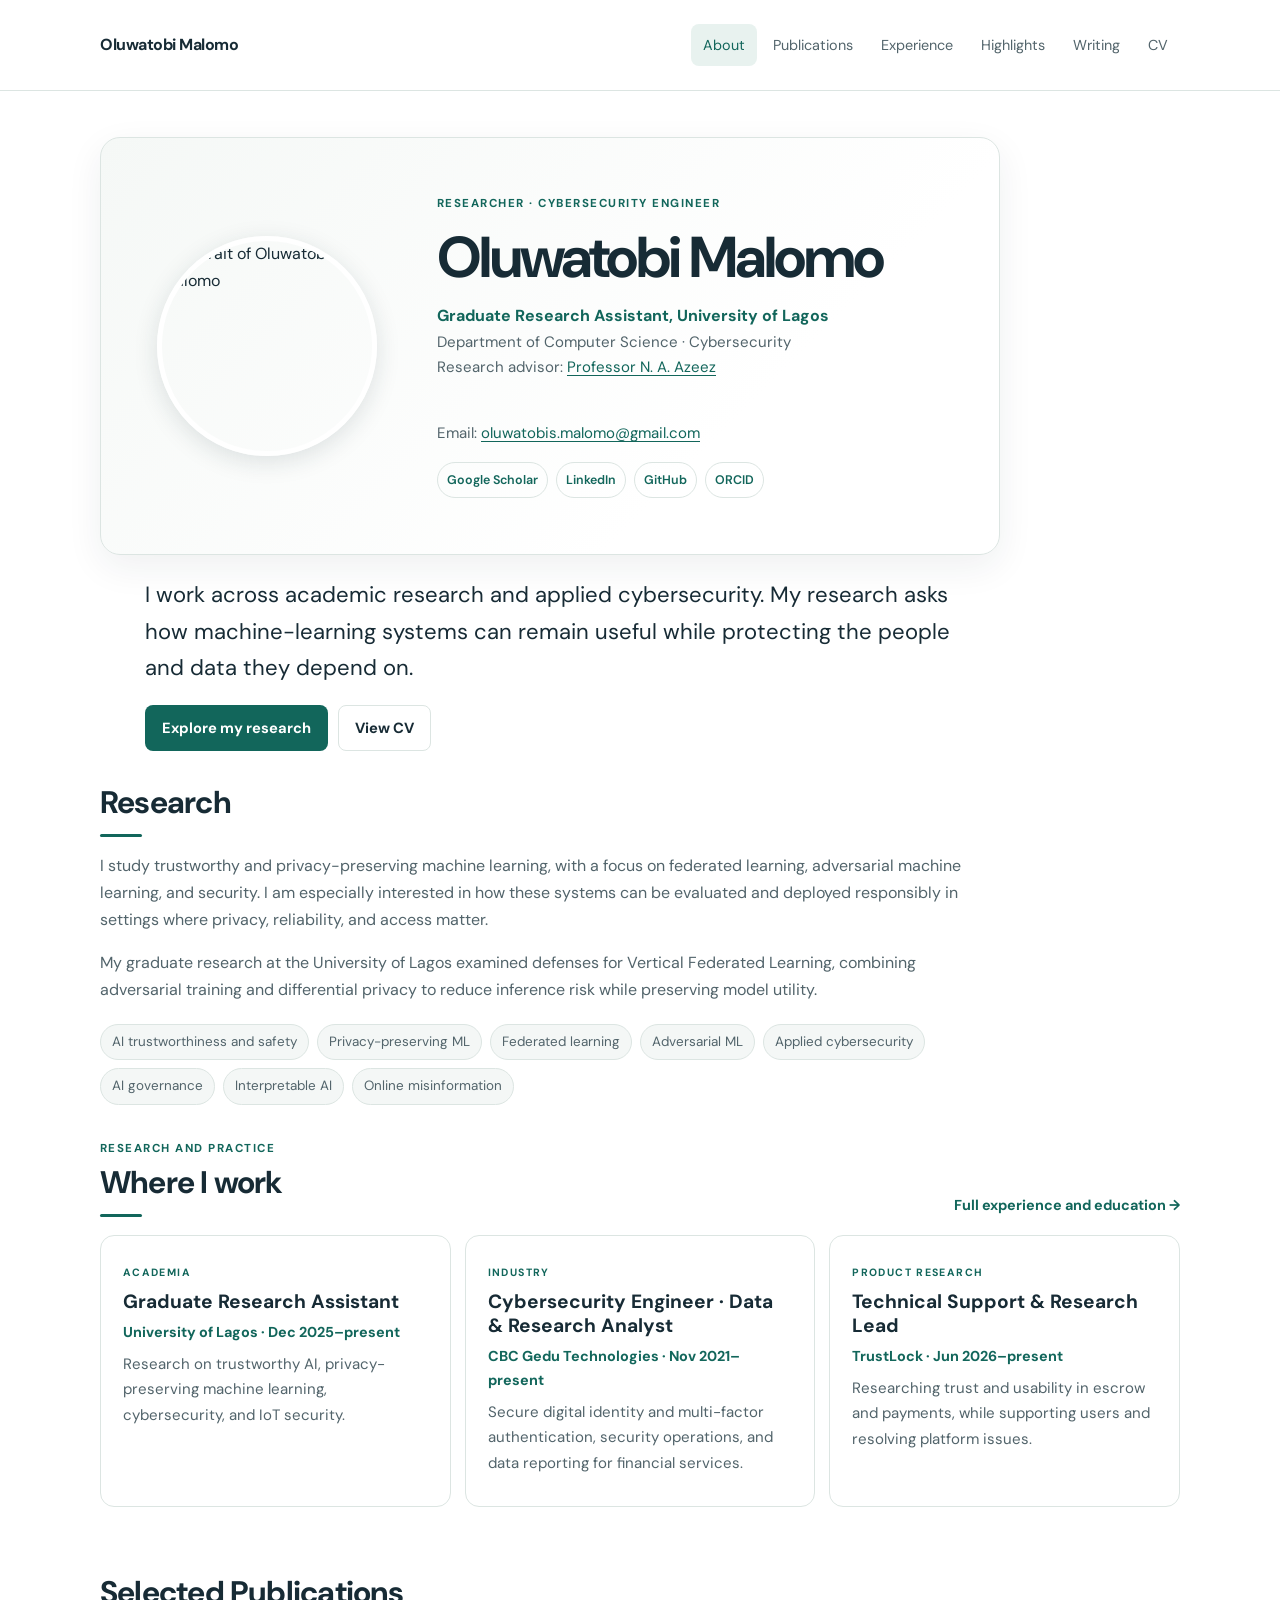
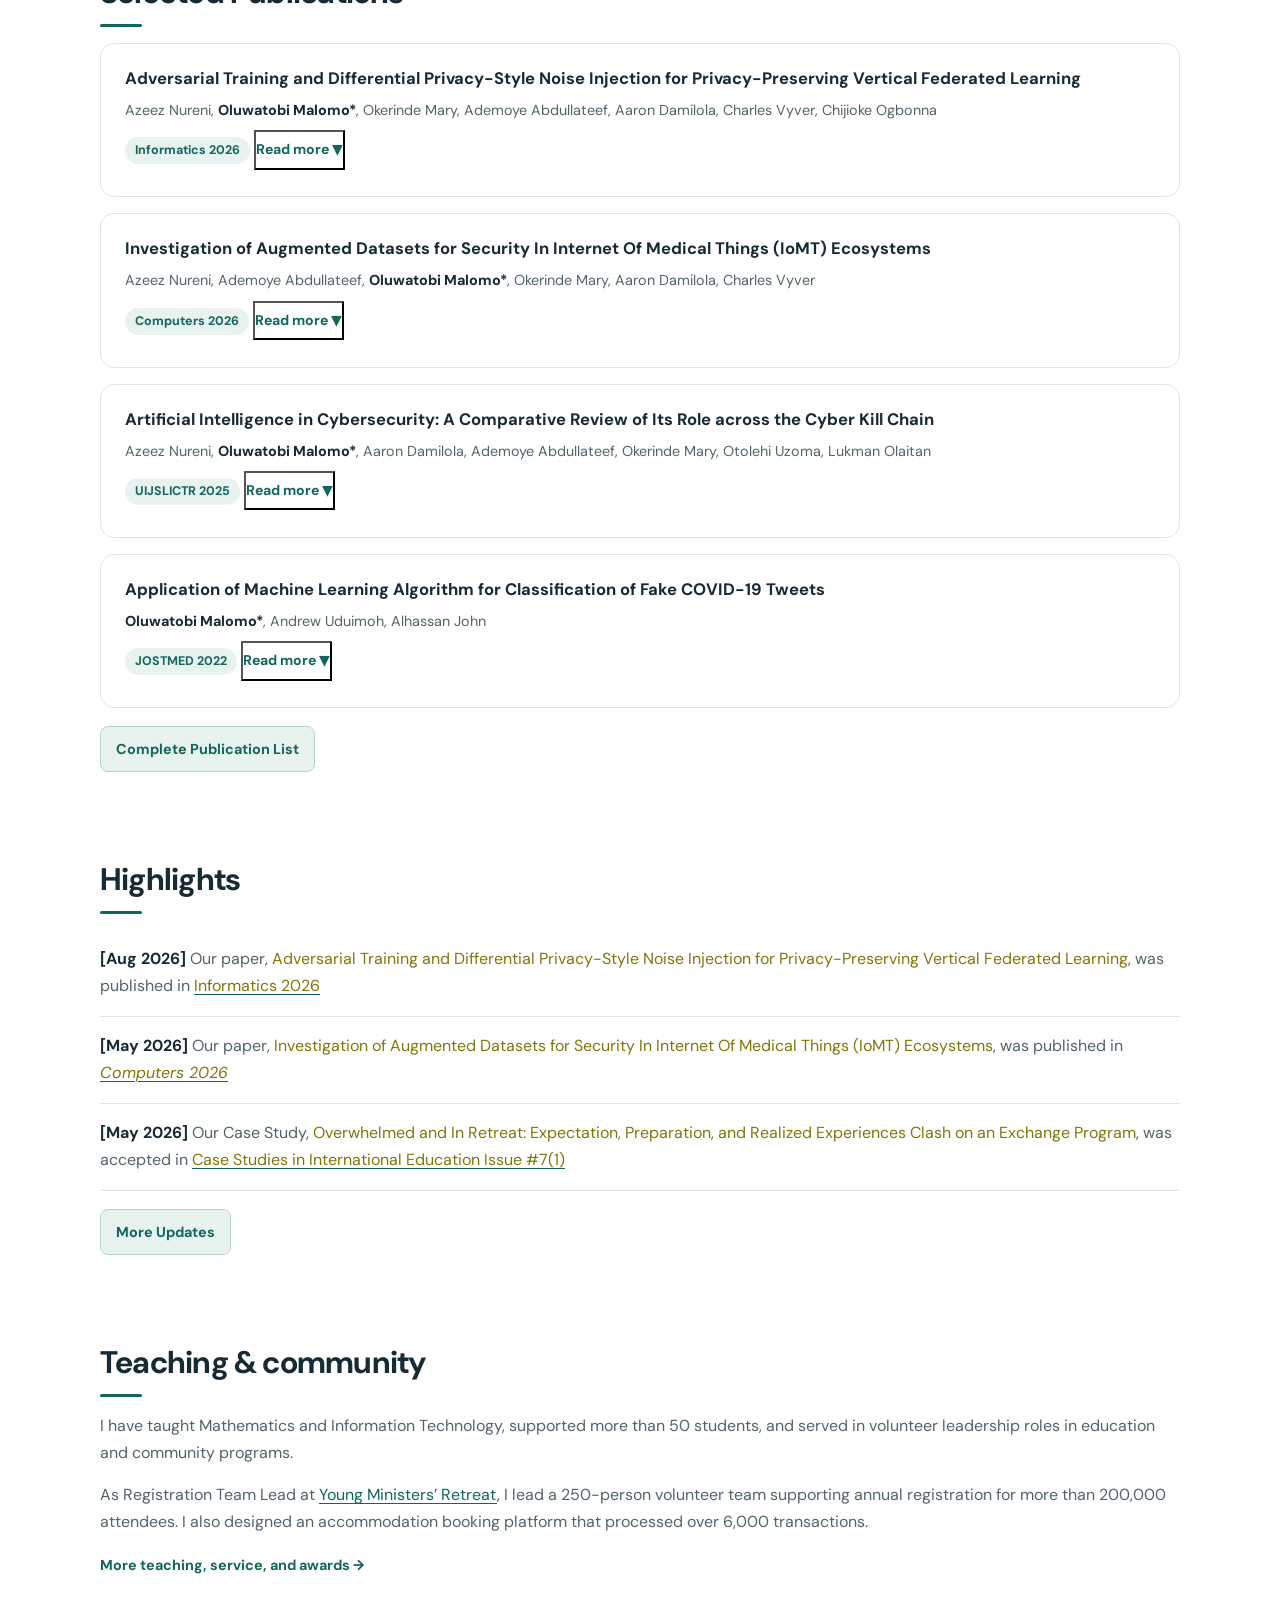
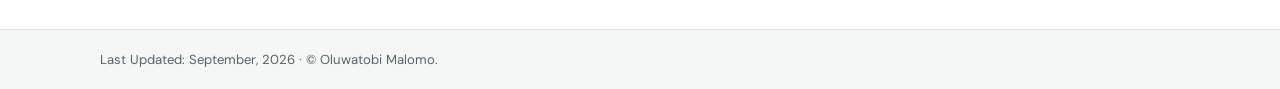
==== commit 5f6c9924: "Standardize capitalization in meta tags and descriptions Updated descriptions and titles to use cons" ====
--- a/index.html
+++ b/index.html
@@ -7,11 +7,11 @@
     <title>Oluwatobi Malomo | AI Privacy &amp; Cybersecurity Research</title>
     <meta name="author" content="Oluwatobi Malomo" />
     <meta name="description" 
-      content="Oluwatobi Malomo is a researcher and cybersecurity engineer working on trustworthy AI, privacy-preserving machine learning, and applied cybersecurity." />
+      content="Oluwatobi Malomo is a researcher and cybersecurity engineer working on Trustworthy AI, Privacy-Preserving ML, and Applied Cybersecurity." />
     <meta name="keywords" content="Oluwatobi Malomo, Privacy, Trustworthy AI, Federated Learning, Cybersecurity, AI for Social Good" />
     <meta name="theme-color" content="#12665b" />
     <meta property="og:title" content="Oluwatobi Malomo | Researcher" />
-    <meta property="og:description" content="Research on trustworthy AI, privacy-preserving machine learning, and applied cybersecurity." />
+    <meta property="og:description" content="Research on Trustworthy AI, Privacy-Preserving ML, and Applied cybersecurity." />
     <meta property="og:url" content="https://oluwatobimalomo.github.io/" />
     <meta property="og:image" content="https://oluwatobimalomo.github.io/assets/img/profile_image.jpg" />
     <meta name="citation_author" content="Oluwatobi Malomo" />
@@ -34,12 +34,12 @@
     
       "image": "https://oluwatobimalomo.github.io/assets/img/profile_image.jpg",
     
-      "description": "Researcher and cybersecurity engineer working on trustworthy AI, privacy-preserving machine learning, federated learning, and applied cybersecurity.",
+      "description": "Researcher and Cybersecurity Engineer working on Trustworthy AI, Privacy-Preserving ML, Federated Learning, and Applied Cybersecurity.",
     
       "jobTitle": [
         "Graduate Research Assistant",
         "Cybersecurity Engineer",
-        "Data and Research Analyst"
+        "Data & Research Analyst"
       ],
     
       "worksFor": {
@@ -125,7 +125,7 @@
             </div>
             <div class="social">
               <a class="social-item" href="https://scholar.google.com/citations?user=yGvnu_gAAAAJ&hl=en" target="_blank" rel="noopener noreferrer" aria-label="Google Scholar Profile">
-                Scholar
+                Google Scholar
               </a>
                 <a class="social-item" href="https://www.linkedin.com/in/oluwatobimalomo" target="_blank" rel="noopener noreferrer" aria-label="LinkedIn Profile">
                 LinkedIn
@@ -133,9 +133,10 @@
               <a class="social-item" href="https://github.com/oluwatobimalomo" target="_blank" rel="noopener noreferrer" aria-label="GitHub Profile">
                 GitHub
               </a>
-              <a class="social-item" href="https://x.com/IamtOBESt" target="_blank" rel="noopener noreferrer" aria-label="X Profile">
-                X
+              <a class="social-item" href="https://orcid.org" target="_blank" rel="noopener noreferrer" aria-label="ORCID Profile">
+                ORCID
               </a>
+
             </div>
           </div>
           <div class="page-intro-item">
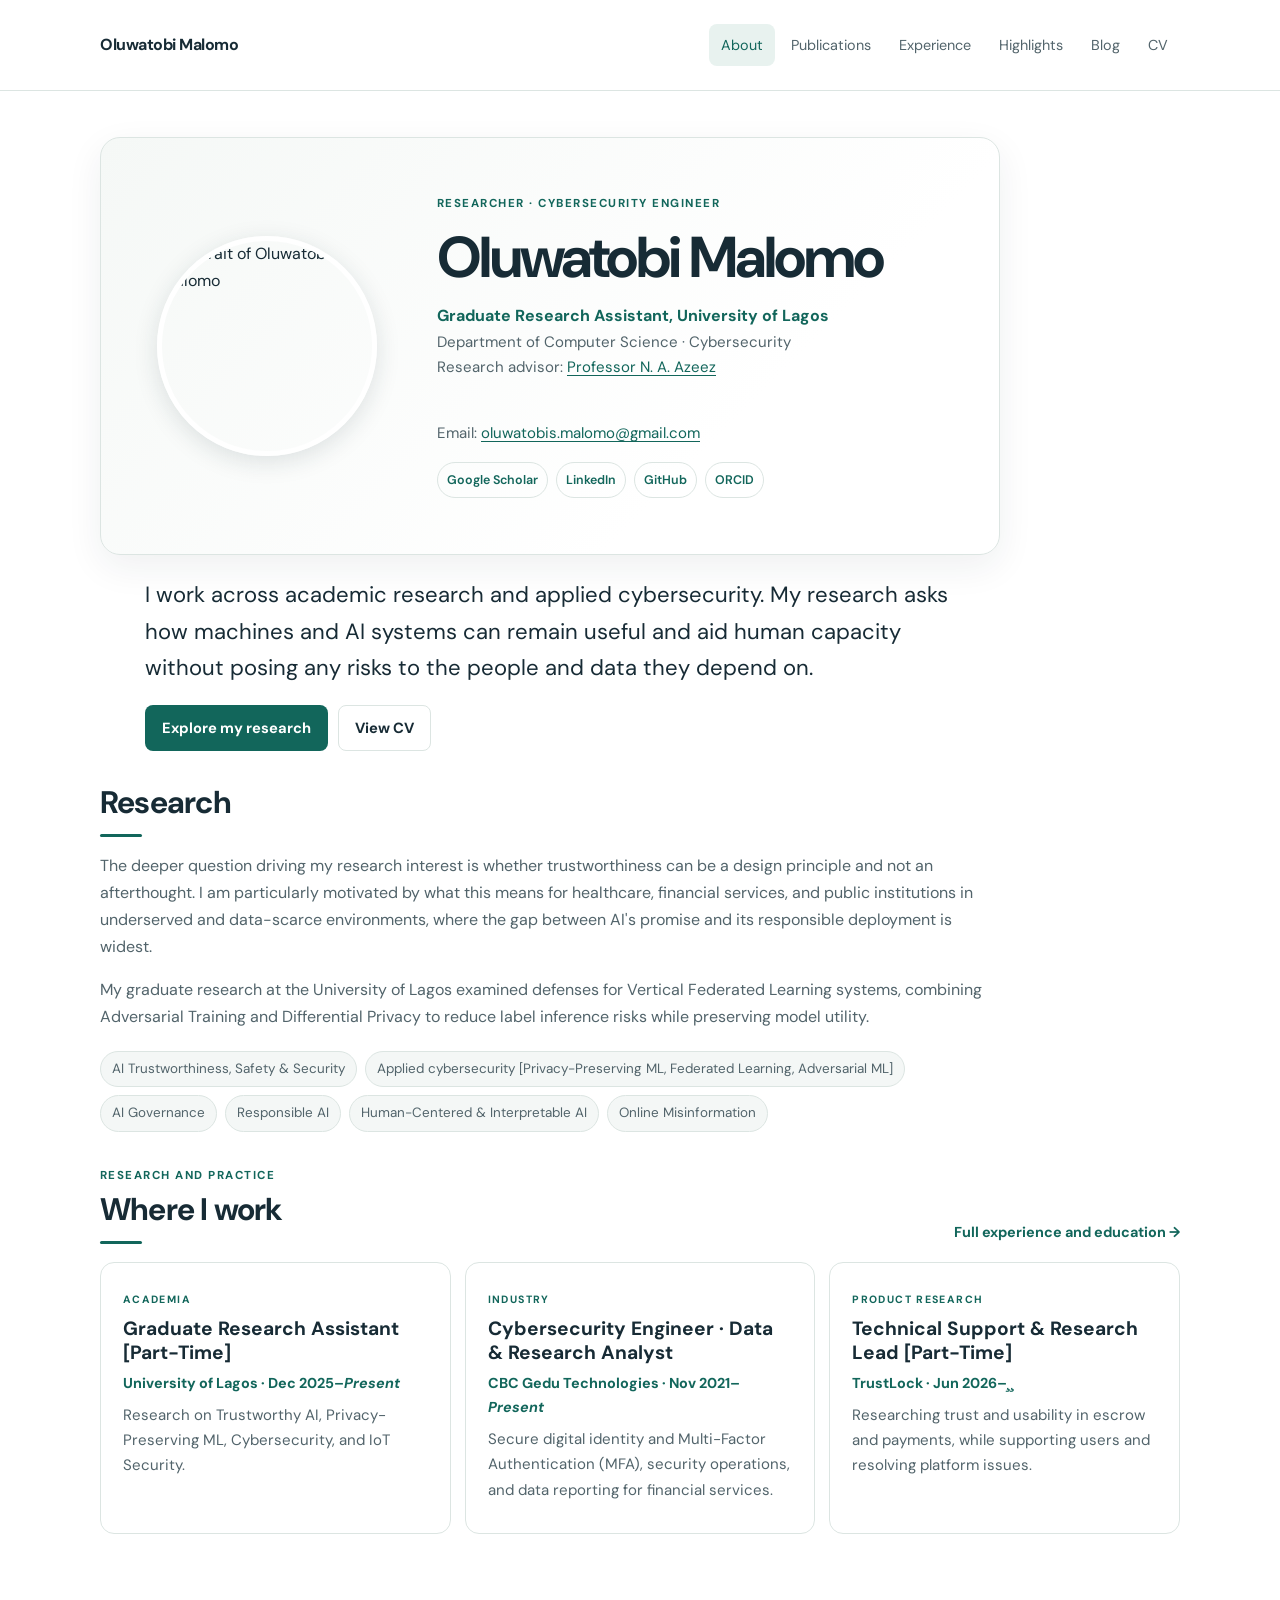
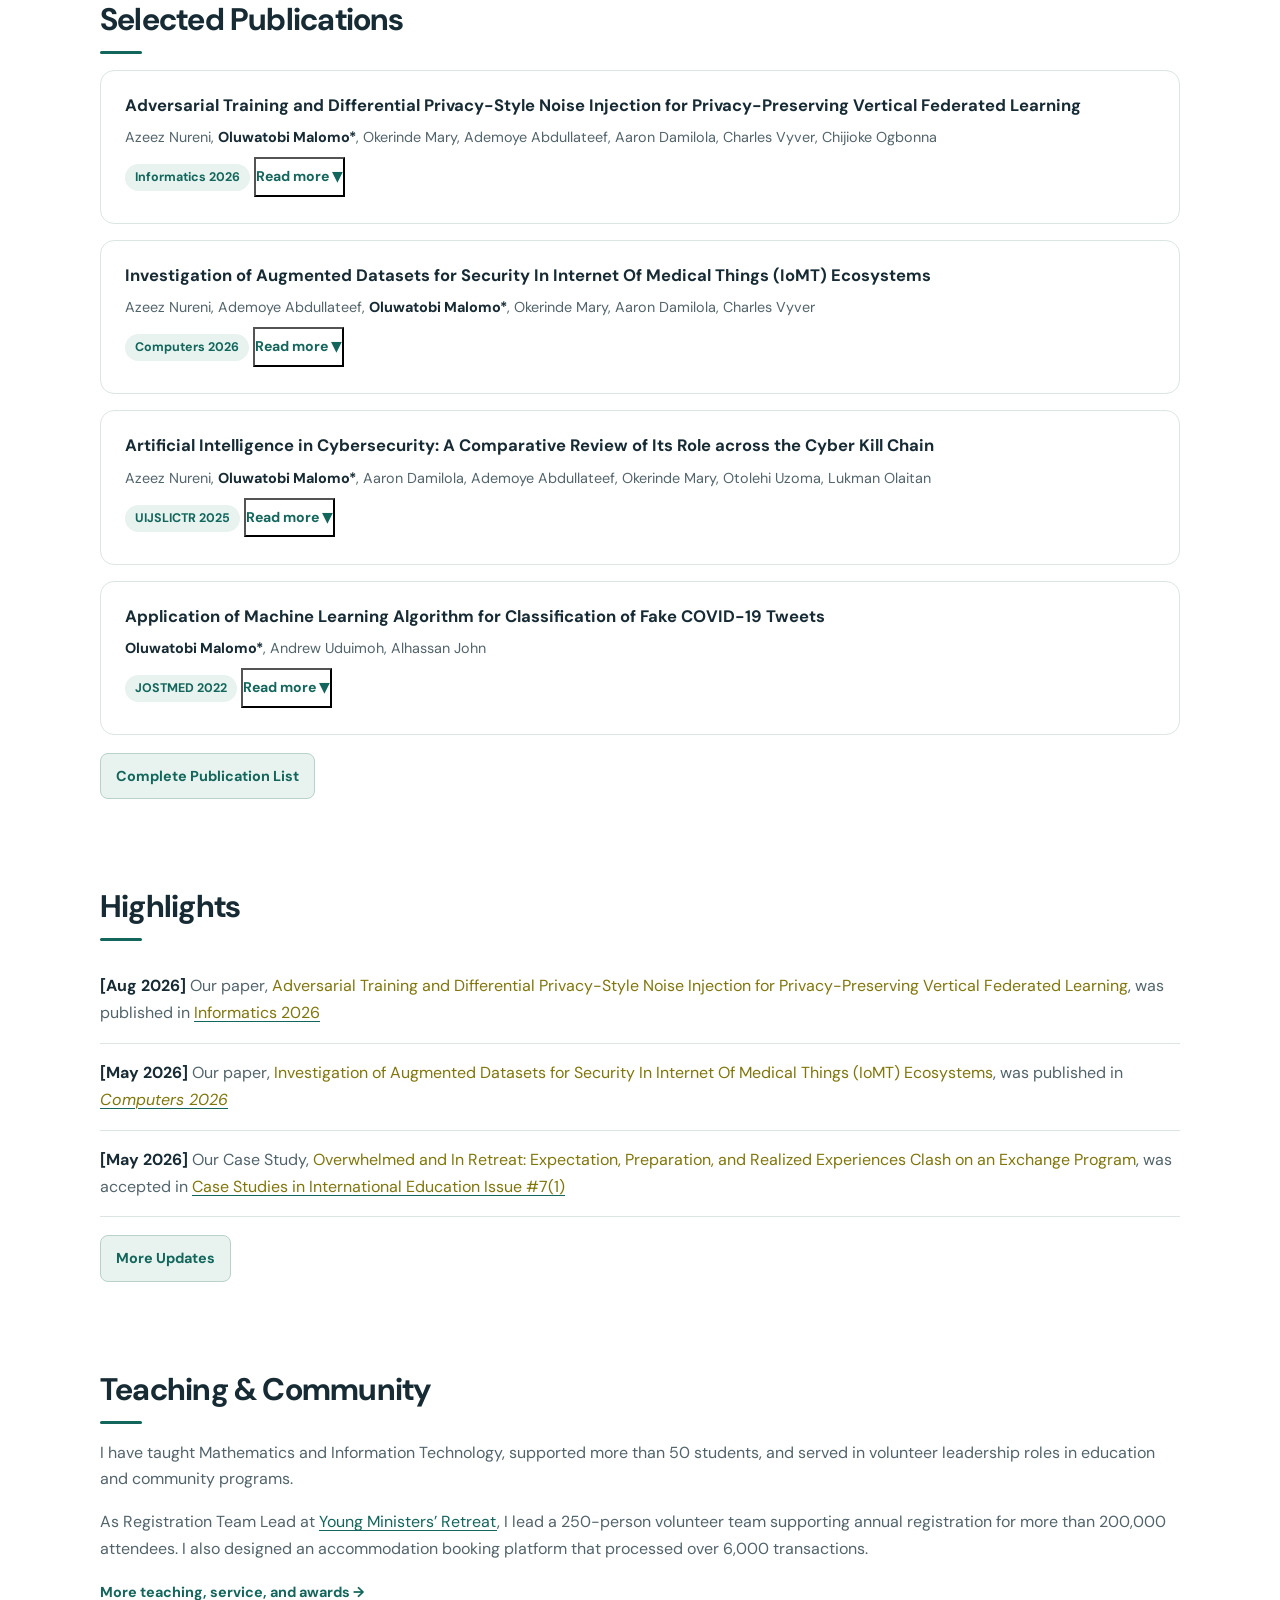
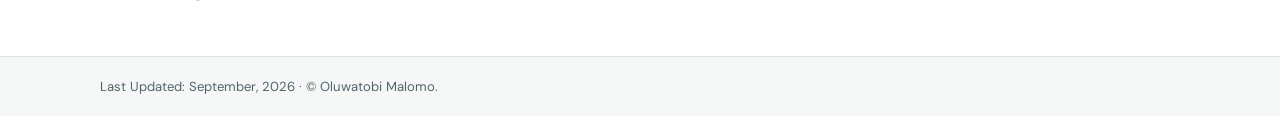
==== commit 52d579e7: "Refine text and headings in index.html Updated various text descriptions for clarity and consistency" ====
--- a/index.html
+++ b/index.html
@@ -101,7 +101,7 @@
             <li><a href="publications.html">Publications</a></li>
             <li><a href="experience.html">Experience</a></li>
             <li><a href="news.html">Highlights</a></li>
-            <li><a href="blog.html">Writing</a></li>
+            <li><a href="blog.html">Blog</a></li>
             <li><a href="assets/docs/Oluwatobi_Malomo.pdf" target="_blank" rel="noopener noreferrer">CV</a></li>
           </ul>
         </div>
@@ -151,7 +151,7 @@
         </div>
 
         <div class="hero-summary">
-          <p>I work across academic research and applied cybersecurity. My research asks how machine-learning systems can remain useful while protecting the people and data they depend on.</p>
+          <p>I work across academic research and applied cybersecurity. My research asks how machines and AI systems can remain useful and aid human capacity without posing any risks to the people and data they depend on.</p>
           <div class="hero-actions">
             <a class="button button-primary" href="publications.html">Explore my research</a>
             <a class="button button-secondary" href="assets/docs/Oluwatobi_Malomo.pdf" target="_blank" rel="noopener noreferrer">View CV</a>
@@ -160,13 +160,15 @@
 
         <h2 class="header-name">Research</h2>
         <p>
-          I study trustworthy and privacy-preserving machine learning, with a focus on federated learning, adversarial machine learning, and security. I am especially interested in how these systems can be evaluated and deployed responsibly in settings where privacy, reliability, and access matter.
+          The deeper question driving my research interest is whether trustworthiness can be a design principle and not an afterthought. I am particularly motivated by what this means for healthcare, financial services, and public 
+          institutions in underserved and data-scarce environments, where the gap between AI's promise and its responsible deployment is widest.
         </p>
         <p>
-          My graduate research at the University of Lagos examined defenses for Vertical Federated Learning, combining adversarial training and differential privacy to reduce inference risk while preserving model utility.
+          My graduate research at the University of Lagos examined defenses for Vertical Federated Learning systems, combining Adversarial Training and Differential Privacy to reduce label inference risks while preserving model utility.
         </p>
         <ul class="topic-list" aria-label="Research interests">
-          <li>AI trustworthiness and safety</li><li>Privacy-preserving ML</li><li>Federated learning</li><li>Adversarial ML</li><li>Applied cybersecurity</li><li>AI governance</li><li>Interpretable AI</li><li>Online misinformation</li>
+          <li>AI Trustworthiness, Safety & Security</li><li>Applied cybersecurity [Privacy-Preserving ML, Federated Learning, Adversarial ML]</li><li>AI Governance</li><li>Responsible AI</li><li>Human-Centered & Interpretable AI</li>
+          <li>Online Misinformation</li>
         </ul>
       </div>
     </article>
@@ -177,9 +179,9 @@
         <a class="text-link" href="experience.html">Full experience and education <span aria-hidden="true">→</span></a>
       </div>
       <div class="work-grid">
-        <article class="work-card"><span class="card-label">ACADEMIA</span><h3>Graduate Research Assistant</h3><p class="card-org">University of Lagos · Dec 2025–present</p><p>Research on trustworthy AI, privacy-preserving machine learning, cybersecurity, and IoT security.</p></article>
-        <article class="work-card"><span class="card-label">INDUSTRY</span><h3>Cybersecurity Engineer · Data &amp; Research Analyst</h3><p class="card-org">CBC Gedu Technologies · Nov 2021–present</p><p>Secure digital identity and multi-factor authentication, security operations, and data reporting for financial services.</p></article>
-        <article class="work-card"><span class="card-label">PRODUCT RESEARCH</span><h3>Technical Support &amp; Research Lead</h3><p class="card-org">TrustLock · Jun 2026–present</p><p>Researching trust and usability in escrow and payments, while supporting users and resolving platform issues.</p></article>
+        <article class="work-card"><span class="card-label">ACADEMIA</span><h3>Graduate Research Assistant [Part-Time]</h3><p class="card-org">University of Lagos · Dec 2025–<i>Present</i></p><p>Research on Trustworthy AI, Privacy-Preserving ML, Cybersecurity, and IoT Security.</p></article>
+        <article class="work-card"><span class="card-label">INDUSTRY</span><h3>Cybersecurity Engineer · Data &amp; Research Analyst</h3><p class="card-org">CBC Gedu Technologies · Nov 2021–<i>Present</i></p><p>Secure digital identity and Multi-Factor Authentication (MFA), security operations, and data reporting for financial services.</p></article>
+        <article class="work-card"><span class="card-label">PRODUCT RESEARCH</span><h3>Technical Support &amp; Research Lead [Part-Time]</h3><p class="card-org">TrustLock · Jun 2026–<i>¸¸</i></p><p>Researching trust and usability in escrow and payments, while supporting users and resolving platform issues.</p></article>
       </div>
     </section>
 
@@ -269,7 +271,7 @@
     </div>
 
     <div class="container">
-        <h2 class="header-name">Teaching &amp; community</h2>
+        <h2 class="header-name">Teaching &amp; Community</h2>
       <p>I have taught Mathematics and Information Technology, supported more than 50 students, and served in volunteer leadership roles in education and community programs.</p>
       <p>As Registration Team Lead at <a href="https://ymrglobal.org/" target="_blank" rel="noopener noreferrer">Young Ministers’ Retreat</a>, I lead a 250-person volunteer team supporting annual registration for more than 200,000 attendees. I also designed an accommodation booking platform that processed over 6,000 transactions.</p>
       <p><a class="text-link" href="experience.html#service">More teaching, service, and awards <span aria-hidden="true">→</span></a></p>
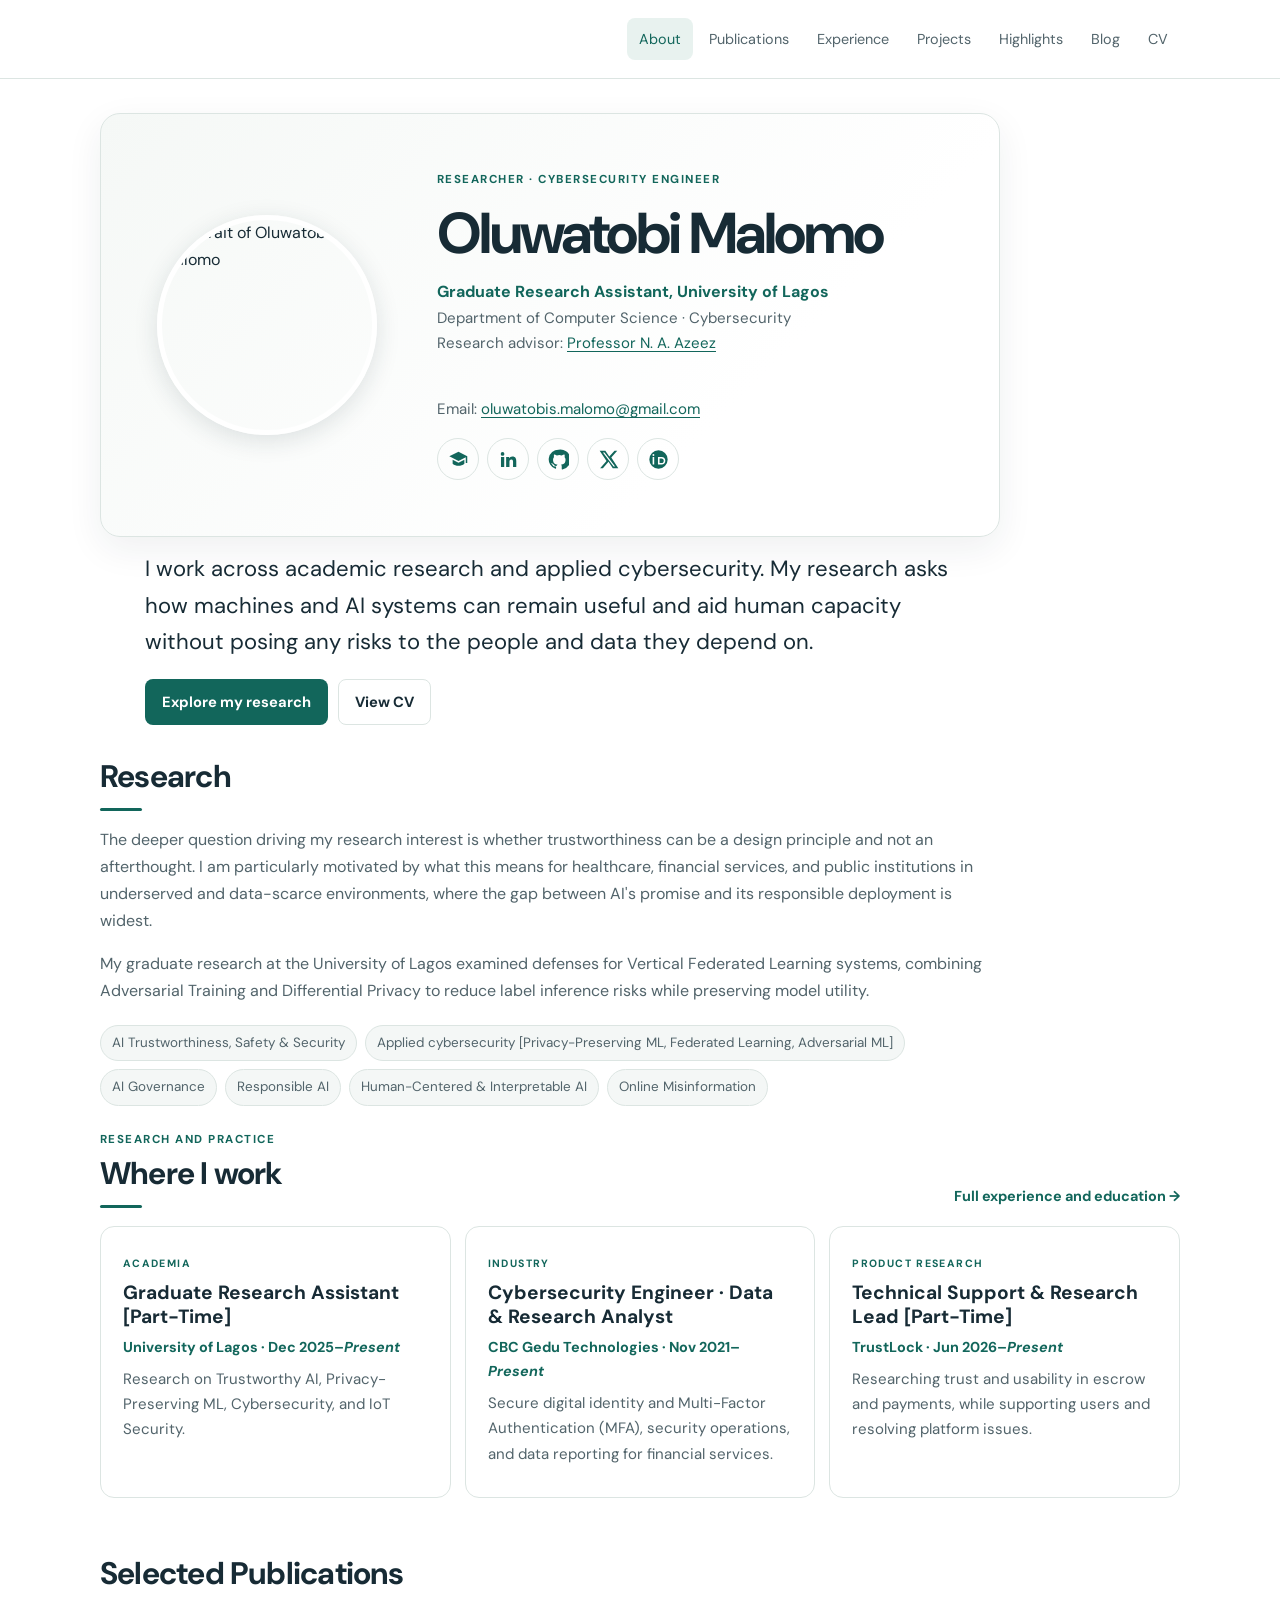
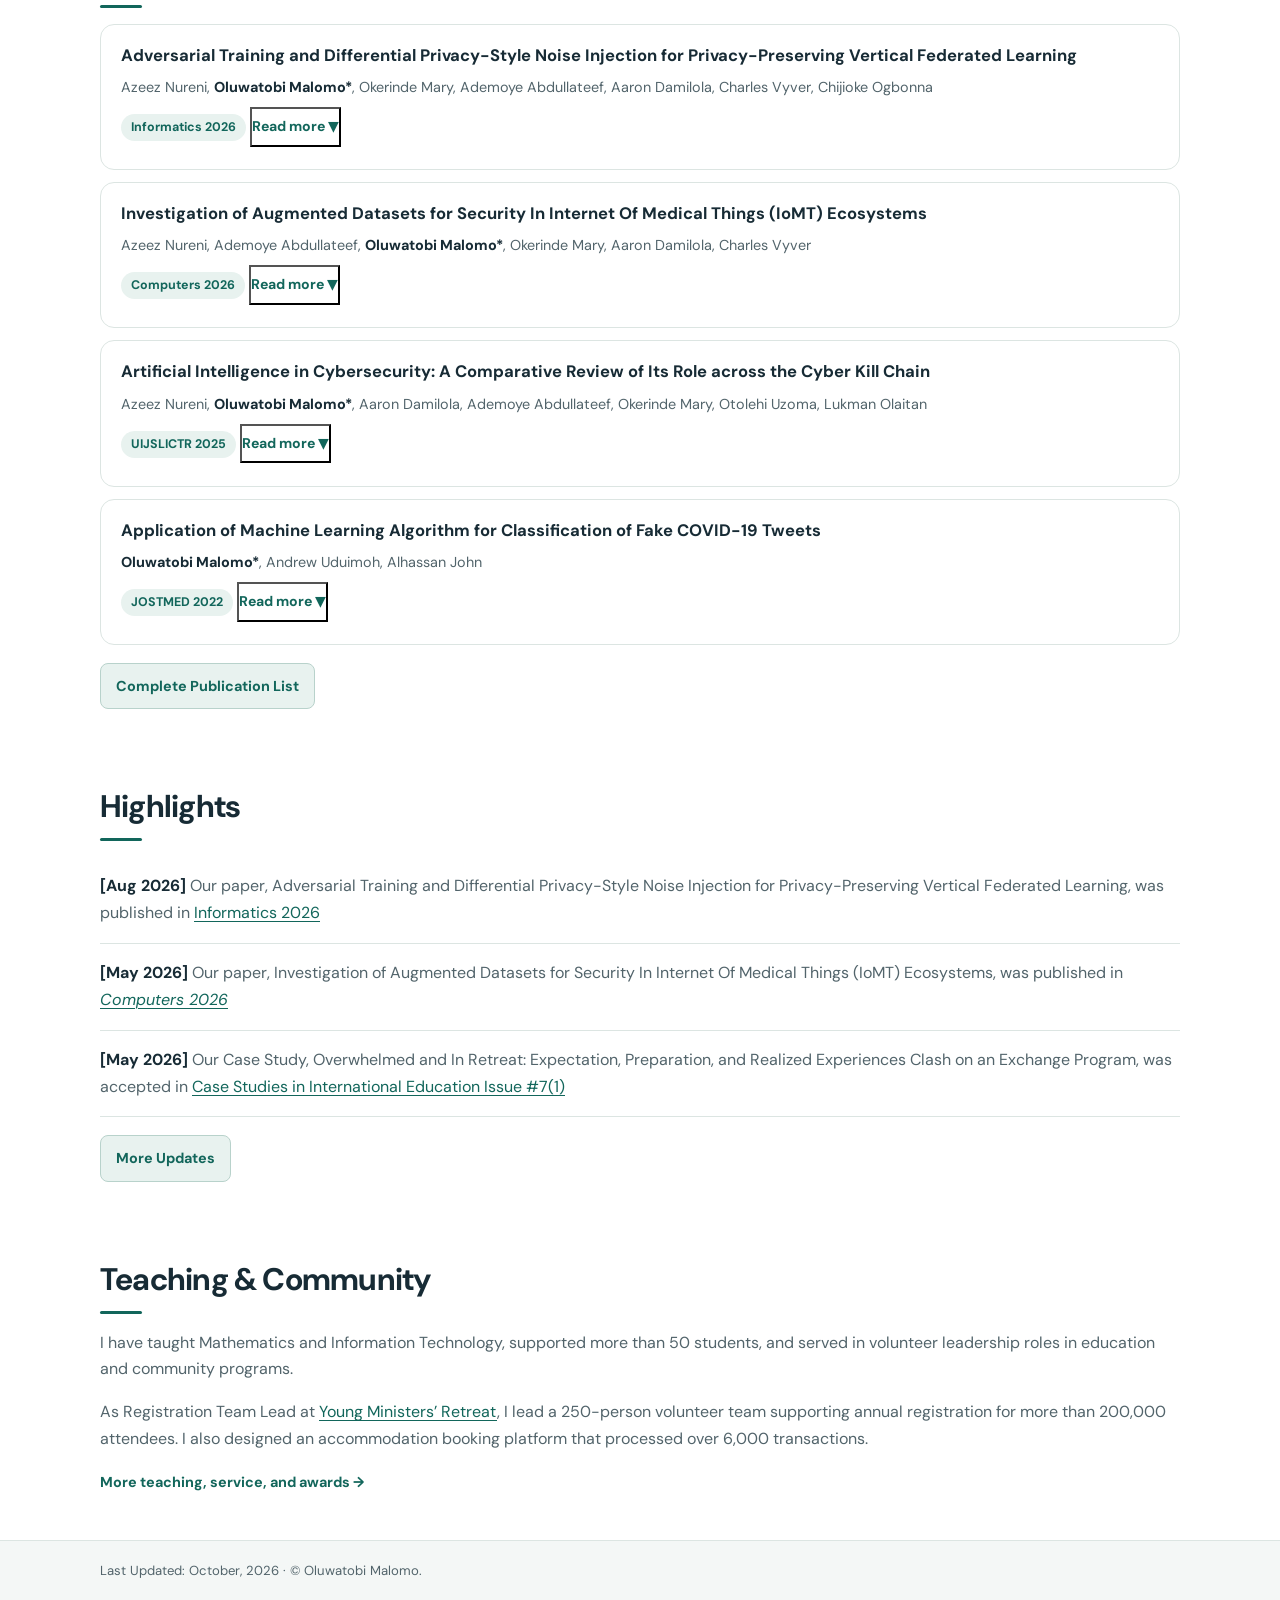
==== commit be5bf533: "Polish responsive profile site and navigation" ====
--- a/index.html
+++ b/index.html
@@ -82,7 +82,7 @@
     }
     </script>
 
-    <link rel="stylesheet" type="text/css" href="assets/css/style.css" />
+    <link rel="stylesheet" type="text/css" href="assets/css/style.css?v=20261017-3" />
     <link rel="preconnect" href="https://fonts.googleapis.com" />
     <link rel="preconnect" href="https://fonts.gstatic.com" crossorigin />
     <link href="https://fonts.googleapis.com/css2?family=DM+Sans:wght@400;500;600;700&display=swap" rel="stylesheet" />
@@ -93,13 +93,12 @@
     <header class="site-header">
       <nav class="nav">
         <div class="container flex-wrap">
-          <p class="logo">
-            <a href="index.html">Oluwatobi Malomo</a>
-          </p>
-          <ul class="navbar">
-            <li><a href="index.html" class="active">About</a></li>
+          <button class="nav-toggle" type="button" aria-expanded="false" aria-controls="primary-navigation"><span class="nav-toggle-icon" aria-hidden="true"><span></span><span></span><span></span></span><span>Menu</span></button>
+          <ul class="navbar" id="primary-navigation" hidden>
+            <li><a href="index.html" class="active" aria-current="page">About</a></li>
             <li><a href="publications.html">Publications</a></li>
             <li><a href="experience.html">Experience</a></li>
+            <li><a href="projects.html">Projects</a></li>
             <li><a href="news.html">Highlights</a></li>
             <li><a href="blog.html">Blog</a></li>
             <li><a href="assets/docs/Oluwatobi_Malomo.pdf" target="_blank" rel="noopener noreferrer">CV</a></li>
@@ -108,7 +107,7 @@
       </nav>
     </header>
 
-    <article class="page container">
+    <main class="page container">
       <div class="page-content">
         <div class="page-intro">
           <div class="page-intro-item">
@@ -124,19 +123,21 @@
               Email: <a href="mailto:oluwatobis.malomo@gmail.com">oluwatobis.malomo@gmail.com</a>
             </div>
             <div class="social">
-              <a class="social-item" href="https://scholar.google.com/citations?user=yGvnu_gAAAAJ&hl=en" target="_blank" rel="noopener noreferrer" aria-label="Google Scholar Profile">
-                Google Scholar
-              </a>
-                <a class="social-item" href="https://www.linkedin.com/in/oluwatobimalomo" target="_blank" rel="noopener noreferrer" aria-label="LinkedIn Profile">
-                LinkedIn
-              </a>
-              <a class="social-item" href="https://github.com/oluwatobimalomo" target="_blank" rel="noopener noreferrer" aria-label="GitHub Profile">
-                GitHub
-              </a>
-              <a class="social-item" href="https://orcid.org" target="_blank" rel="noopener noreferrer" aria-label="ORCID Profile">
-                ORCID
-              </a>
-
+              <a class="social-item" href="https://scholar.google.com/citations?user=yGvnu_gAAAAJ&amp;hl=en" target="_blank" rel="noopener noreferrer" aria-label="Google Scholar profile" title="Google Scholar">
+                <svg viewBox="0 0 24 24" aria-hidden="true"><path d="M12 3 1.5 8.4 12 13.8l8.3-4.27V16h1.7V8.4L12 3Zm-6.7 9.3v4.5c3.6 3.1 9.8 3.1 13.4 0v-4.5L12 15.8l-6.7-3.5Z"/></svg>
+              </a>
+              <a class="social-item" href="https://www.linkedin.com/in/oluwatobimalomo" target="_blank" rel="noopener noreferrer" aria-label="LinkedIn profile" title="LinkedIn">
+                <svg viewBox="0 0 24 24" aria-hidden="true"><path d="M5.2 3.5a2.1 2.1 0 1 0 0 4.2 2.1 2.1 0 0 0 0-4.2ZM3.4 9h3.7v11.5H3.4V9Zm5.9 0h3.5v1.6h.1c.5-.9 1.7-2 3.5-2 3.8 0 4.5 2.5 4.5 5.7v6.2h-3.7V15c0-1.3 0-3-1.9-3s-2.2 1.4-2.2 2.9v5.6H9.3V9Z"/></svg>
+              </a>
+              <a class="social-item" href="https://github.com/oluwatobimalomo" target="_blank" rel="noopener noreferrer" aria-label="GitHub profile" title="GitHub">
+                <svg viewBox="0 0 24 24" aria-hidden="true"><path d="M12 .8a11.2 11.2 0 0 0-3.54 21.82c.56.1.77-.24.77-.54v-2.1c-3.13.68-3.79-1.33-3.79-1.33-.51-1.3-1.25-1.65-1.25-1.65-1.02-.7.08-.69.08-.69 1.13.08 1.72 1.16 1.72 1.16 1 .1.77 2.52 4.17 1.78.1-.73.4-1.22.72-1.5-2.5-.28-5.12-1.25-5.12-5.56 0-1.23.44-2.23 1.16-3.02-.12-.29-.5-1.43.11-2.98 0 0 .95-.3 3.08 1.15a10.7 10.7 0 0 1 5.6 0c2.13-1.45 3.08-1.15 3.08-1.15.61 1.55.23 2.69.11 2.98.72.79 1.16 1.79 1.16 3.02 0 4.32-2.62 5.27-5.13 5.55.4.35.77 1.03.77 2.08v3.08c0 .3.2.65.77.54A11.2 11.2 0 0 0 12 .8Z"/></svg>
+              </a>
+              <a class="social-item" href="https://x.com/IamtOBESt" target="_blank" rel="noopener noreferrer" aria-label="X profile" title="X">
+                <svg viewBox="0 0 24 24" aria-hidden="true"><path d="M18.9 2H22l-6.8 7.8L23.2 22h-6.3L12 14.7 5.6 22H2.4l7.3-8.4L1.9 2h6.5l4.5 6.7L18.9 2Zm-1.1 18h1.7L7.4 3.9H5.6L17.8 20Z"/></svg>
+              </a>
+              <a class="social-item" href="https://orcid.org/0009-0002-2056-4578" target="_blank" rel="noopener noreferrer" aria-label="ORCID profile" title="ORCID">
+                <svg viewBox="0 0 24 24" aria-hidden="true"><path d="M12 1.5a10.5 10.5 0 1 0 0 21 10.5 10.5 0 0 0 0-21ZM7.1 17.8H5.3V9.1h1.8v8.7Zm-.9-9.8a1.1 1.1 0 1 1 0-2.2 1.1 1.1 0 0 1 0 2.2Zm9.4 9.8h-4.2V9.1h4.2c2.5 0 4.2 1.8 4.2 4.3s-1.7 4.4-4.2 4.4Zm-.1-7h-2.3v5.3h2.3c1.5 0 2.5-1.1 2.5-2.7 0-1.5-1-2.6-2.5-2.6Z"/></svg>
+              </a>
             </div>
           </div>
           <div class="page-intro-item">
@@ -171,7 +172,7 @@
           <li>Online Misinformation</li>
         </ul>
       </div>
-    </article>
+    </main>
 
     <section class="container current-work" aria-labelledby="current-work-heading">
       <div class="section-heading-row">
@@ -181,7 +182,7 @@
       <div class="work-grid">
         <article class="work-card"><span class="card-label">ACADEMIA</span><h3>Graduate Research Assistant [Part-Time]</h3><p class="card-org">University of Lagos · Dec 2025–<i>Present</i></p><p>Research on Trustworthy AI, Privacy-Preserving ML, Cybersecurity, and IoT Security.</p></article>
         <article class="work-card"><span class="card-label">INDUSTRY</span><h3>Cybersecurity Engineer · Data &amp; Research Analyst</h3><p class="card-org">CBC Gedu Technologies · Nov 2021–<i>Present</i></p><p>Secure digital identity and Multi-Factor Authentication (MFA), security operations, and data reporting for financial services.</p></article>
-        <article class="work-card"><span class="card-label">PRODUCT RESEARCH</span><h3>Technical Support &amp; Research Lead [Part-Time]</h3><p class="card-org">TrustLock · Jun 2026–<i>¸¸</i></p><p>Researching trust and usability in escrow and payments, while supporting users and resolving platform issues.</p></article>
+        <article class="work-card"><span class="card-label">PRODUCT RESEARCH</span><h3>Technical Support &amp; Research Lead [Part-Time]</h3><p class="card-org">TrustLock · Jun 2026–<i>Present</i></p><p>Researching trust and usability in escrow and payments, while supporting users and resolving platform issues.</p></article>
       </div>
     </section>
 
@@ -280,7 +281,7 @@
     <footer class="site-footer">
       <div class="container">
         <small class="block">
-          Last Updated: September, 2026 · © Oluwatobi Malomo.
+          Last Updated: October, 2026 · © Oluwatobi Malomo.
         </small>
       </div>
     </footer>
@@ -311,5 +312,6 @@
         });
       });
     </script>
+    <script src="assets/js/site-nav.js?v=20261017-3" defer></script>
   </body>
 </html>
--- a/assets/css/style.css
+++ b/assets/css/style.css
@@ -19,17 +19,18 @@
 img { max-width: 100%; }
 h1, h2, h3, h4, h5, h6 { margin-top: 0; color: var(--ink); font-family: inherit; font-weight: 700; line-height: 1.24; }
 p { margin: 0 0 1rem; color: var(--muted); }
-.container { width: min(var(--measure), calc(100% - 48px)); margin-inline: auto; padding: 24px 0; }
-.container + .container { padding-top: 10px; }
+.container { width: min(var(--measure), calc(100% - 48px)); margin-inline: auto; padding: 18px 0; }
+.container + .container { padding-top: 6px; }
 .site-header { position: sticky; top: 0; z-index: 10; border-bottom: 1px solid var(--line); background: rgba(255,255,255,.96); backdrop-filter: blur(12px); }
-.nav { min-height: 72px; }
-.nav .flex-wrap { display: flex; width: min(var(--measure), calc(100% - 48px)); min-height: 72px; margin: auto; align-items: center; justify-content: space-between; gap: 24px; }
+.nav { min-height: 64px; }
+.nav .flex-wrap { display: flex; width: min(var(--measure), calc(100% - 48px)); min-height: 64px; margin: auto; align-items: center; justify-content: flex-end; gap: 24px; }
 .logo { margin: 0; font: 700 1rem/1.3 "DM Sans", sans-serif; letter-spacing: -.03em; }
 .logo a { color: var(--ink); text-decoration: none; }
 .navbar { display: flex; flex-wrap: wrap; align-items: center; gap: 4px; margin: 0; padding: 0; list-style: none; }
 .navbar a { display: block; padding: 9px 12px; border-radius: 8px; color: var(--muted); font-size: .9rem; text-decoration: none; }
 .navbar a:hover, .navbar a.active { color: var(--accent); background: var(--accent-soft); }
-.page.container { padding-top: 46px; }
+.nav-toggle { display: none; }
+.page.container { padding-top: 34px; }
 .page-content { max-width: 900px; }
 .page-intro { display: flex; align-items: center; justify-content: space-between; gap: clamp(24px, 5vw, 60px); padding: clamp(24px, 5vw, 56px); border: 1px solid var(--line); border-radius: 20px; background: linear-gradient(135deg, #f5f8f6, #fff 70%); box-shadow: var(--shadow); }
 .page-intro-item:first-child { flex: 1; min-width: 0; }
@@ -40,15 +41,16 @@
 .academic-affiliation { color: var(--accent); font-size: 1rem; font-weight: 700; }
 .department, .advisor-info, .contact-details { color: var(--muted); font-size: .94rem; }
 .department a { color: inherit; text-decoration: none; }
-.contact-details { margin: 14px 0; }
+.contact-details { margin: 14px 0; overflow-wrap: anywhere; }
 .social { display: flex; flex-wrap: wrap; gap: 8px; margin-top: 16px; }
-.social-item { display: inline-flex; width: auto; min-height: 36px; align-items: center; padding: 6px 9px; border: 1px solid var(--line); border-radius: 999px; color: var(--accent); font-size: .78rem; font-weight: 600; text-decoration: none; }
+.social-item { display: inline-flex; width: 42px; height: 42px; align-items: center; justify-content: center; padding: 8px; border: 1px solid var(--line); border-radius: 50%; color: var(--accent); text-decoration: none; }
+.social-item svg { display: block; width: 21px; height: 21px; fill: currentColor; }
 .social-item:hover { background: var(--accent); color: #fff; }
 .header-name, .container > h1:not(.logo) { margin: 32px 0 16px; color: var(--ink); font-size: clamp(1.55rem, 2.8vw, 1.95rem); line-height: 1.25; letter-spacing: -.025em; }
 .page-content h1.header-name { margin-top: 30px; }
 .header-name::after, .container > h1:not(.logo)::after { display: block; width: 42px; height: 3px; margin-top: 12px; border-radius: 3px; background: var(--accent); content: ""; }
 .page-content h1 + p { color: var(--muted); font-size: 1.06rem; line-height: 1.8; }
-.hero-summary { max-width: 830px; margin: 0 auto 26px; padding: 22px 10px 0; }
+.hero-summary { max-width: 830px; margin: 0 auto 20px; padding: 14px 10px 0; }
 .hero-summary p { color: var(--ink); font-size: clamp(1.15rem, 2vw, 1.38rem); line-height: 1.65; }
 .hero-actions { display: flex; flex-wrap: wrap; gap: 10px; margin-top: 18px; }
 .button { display: inline-flex; min-height: 44px; align-items: center; justify-content: center; padding: 10px 16px; border: 1px solid transparent; border-radius: 8px; font-size: .92rem; font-weight: 700; text-decoration: none; }
@@ -64,19 +66,26 @@
 .text-link { color: var(--accent); font-size: .9rem; font-weight: 700; text-decoration: none; }
 .text-link:hover { text-decoration: underline; }
 .work-grid { display: grid; grid-template-columns: repeat(3, minmax(0,1fr)); gap: 14px; }
+.project-grid { display: grid; grid-template-columns: repeat(2, minmax(0,1fr)); gap: 16px; }
+.project-card { display: flex; min-width: 0; flex-direction: column; padding: 18px; border: 1px solid var(--line); border-radius: var(--radius); background: var(--paper); }
+.project-card h2 { margin: 4px 0 8px; font-size: 1.22rem; line-height: 1.35; }
+.project-card p { margin: 0 0 16px; font-size: .95rem; }
+.project-card .project-links { display: flex; flex-wrap: wrap; gap: 9px; margin-top: auto; }
+.project-links a { display: inline-flex; min-height: 44px; align-items: center; padding: 7px 11px; border: 1px solid #b8d2cb; border-radius: 8px; background: var(--accent-soft); color: var(--accent); font-size: .84rem; font-weight: 700; text-decoration: none; }
+.project-links a:hover { background: var(--accent); color: #fff; }
 .work-card { padding: 22px; border: 1px solid var(--line); border-radius: var(--radius); background: var(--paper); }
 .work-card h3, .service-item h3, .timeline-item h3 { margin: 5px 0 6px; font-size: 1.2rem; }
 .work-card p, .service-item p, .timeline-item p { margin-bottom: 8px; font-size: .94rem; }
 .card-org { color: var(--accent); font-size: .9rem !important; font-weight: 700; }
 .card-label { font-size: .66rem; }
 .detail-note { color: var(--muted); font-size: .88rem !important; }
-.page-heading { max-width: 800px; margin: 0 0 34px; }
+.page-heading { max-width: 800px; margin: 0 0 24px; }
 .page-title { margin: 0 0 12px; font-size: clamp(2.3rem, 5vw, 3.5rem); letter-spacing: -.04em; }
 .page-deck { max-width: 640px; margin: 0; font-size: 1.12rem; }
-.profile-section { margin: 0 0 36px; scroll-margin-top: 96px; }
+.profile-section { margin: 0 0 28px; scroll-margin-top: 96px; }
 .profile-section .section-kicker { margin-bottom: 4px; }
-.section-title { margin: 0 0 24px; font-size: clamp(1.55rem, 3vw, 2rem); }
-.timeline-item { display: grid; grid-template-columns: minmax(145px,.28fr) 1fr; gap: 24px; padding: 24px 0; border-top: 1px solid var(--line); }
+.section-title { margin: 0 0 16px; font-size: clamp(1.55rem, 3vw, 2rem); }
+.timeline-item { display: grid; grid-template-columns: minmax(145px,.28fr) 1fr; gap: 20px; padding: 18px 0; border-top: 1px solid var(--line); }
 .timeline-date { color: var(--muted); font-size: .88rem; font-weight: 600; }
 .timeline-item h3 { margin-top: 0; }
 .timeline-item ul { margin: 12px 0 0; padding-left: 1.15rem; color: var(--muted); }
@@ -92,7 +101,7 @@
 .skills-list dt { color: var(--ink); font-weight: 700; }
 .skills-list dd { margin: 0; color: var(--muted); }
 .cv-callout { margin: 24px 0 0; padding: 20px 22px; border-radius: var(--radius); background: var(--accent-soft); color: var(--ink); font-weight: 600; }
-.publication-item { margin: 0 0 16px; padding: 22px 24px; border: 1px solid var(--line); border-radius: var(--radius); background: #fff; transition: border-color .2s, box-shadow .2s, transform .2s; }
+.publication-item { margin: 0 0 12px; padding: 18px 20px; border: 1px solid var(--line); border-radius: var(--radius); background: #fff; transition: border-color .2s, box-shadow .2s, transform .2s; }
 .publication-item:hover { transform: translateY(-2px); border-color: #b8d2cb; box-shadow: var(--shadow); }
 .pub-title { margin-bottom: 8px; font-size: 1.04rem; font-weight: 700; line-height: 1.45; }
 .pub-title a { color: var(--ink); text-decoration: none; }
@@ -121,7 +130,7 @@
 .site-footer .container { padding-block: 16px; }
 .site-footer small { color: var(--muted); font-size: .82rem; }
 .blog-list { display: flex; flex-direction: column; gap: 0; }
-.blog-post-entry { padding: 24px 0; border-bottom: 1px solid var(--line); }
+.blog-post-entry { padding: 18px 0; border-bottom: 1px solid var(--line); }
 .blog-post-meta { margin-bottom: 7px; color: var(--muted); font-size: .84rem; }
 .category-tag { display: inline-block; margin-right: 8px; padding: 2px 9px; border-radius: 999px; background: var(--accent-soft); color: var(--accent); font-size: .74rem; font-weight: 700; }
 .blog-post-entry h2 { margin: 0 0 8px; font-size: 1.25rem; }
@@ -130,25 +139,31 @@
 .read-more-link { font-size: .9rem; font-weight: 700; }
 @media (max-width: 900px) { .work-grid { grid-template-columns: repeat(2,minmax(0,1fr)); } .work-card:last-child { grid-column: 1/-1; } }
 @media (max-width: 700px) {
-  .container { width: calc(100% - 36px); padding-block: 20px; }
-  .container + .container { padding-top: 4px; }
-  .nav { position: static; }
-  .nav .flex-wrap { width: calc(100% - 36px); min-height: auto; align-items: flex-start; flex-direction: column; gap: 6px; padding: 14px 0 10px; }
-  .navbar { display: grid; width: 100%; grid-template-columns: repeat(3, minmax(0,1fr)); gap: 2px; overflow: visible; }
-  .navbar a { padding: 8px 7px; text-align: center; white-space: nowrap; font-size: .82rem; }
-  .page.container { padding-top: 28px; }
+  .container { width: calc(100% - 36px); padding-block: 16px; }
+  .container + .container { padding-top: 2px; }
+  .nav { min-height: 0; }
+  .nav .flex-wrap { width: calc(100% - 36px); min-height: auto; align-items: flex-end; flex-direction: column; gap: 6px; padding: 10px 0; }
+  .nav-toggle { display: inline-flex; min-height: 44px; align-items: center; justify-content: center; gap: 9px; padding: 8px 12px; border: 1px solid var(--line); border-radius: 8px; background: var(--paper); color: var(--ink); cursor: pointer; font: 600 .92rem/1 "DM Sans", sans-serif; }
+  .nav-toggle:hover, .nav-toggle[aria-expanded="true"] { border-color: #b8d2cb; background: var(--accent-soft); color: var(--accent); }
+  .nav-toggle-icon { display: grid; gap: 4px; }
+  .nav-toggle-icon span { display: block; width: 17px; height: 2px; border-radius: 2px; background: currentColor; }
+  .navbar { display: none; width: 100%; flex-direction: column; align-items: stretch; gap: 2px; padding: 6px; border: 1px solid var(--line); border-radius: 10px; background: var(--paper); box-shadow: var(--shadow); }
+  .navbar.is-open { display: flex; }
+  .navbar a { min-height: 44px; padding: 10px 12px; text-align: right; white-space: normal; font-size: .92rem; }
+  .page.container { padding-top: 22px; }
   .page-intro { align-items: flex-start; flex-direction: column-reverse; gap: 20px; padding: 22px; }
   .page-intro-item:last-child { flex-basis: auto; }
   .roundImg { width: 150px; height: 150px; }
   .hero-title { font-size: clamp(2rem, 10vw, 3rem); }
   .header-name, .container > h1:not(.logo) { margin-top: 26px; }
-  .publication-item { padding: 18px; }
+  .publication-item { padding: 16px; }
   .work-grid { grid-template-columns: 1fr; }
   .work-card:last-child { grid-column: auto; }
+  .project-grid { grid-template-columns: 1fr; }
   .section-heading-row { align-items: flex-start; flex-direction: column; }
   .timeline-item { grid-template-columns: 1fr; gap: 7px; }
   .skills-list div { grid-template-columns: 1fr; gap: 4px; }
-  .page-heading { margin-bottom: 34px; }
+  .page-heading { margin-bottom: 20px; }
 }
-@media (max-width: 380px) { .container { width: calc(100% - 28px); } .page-intro { padding: 18px; } .navbar a { padding-inline: 8px; } }
+@media (max-width: 380px) { .container { width: calc(100% - 28px); } .page-intro { padding: 18px; } .hero-summary { padding-inline: 2px; } }
 @media (prefers-reduced-motion: reduce) { html { scroll-behavior: auto; } *, *::before, *::after { transition-duration: .01ms !important; } }
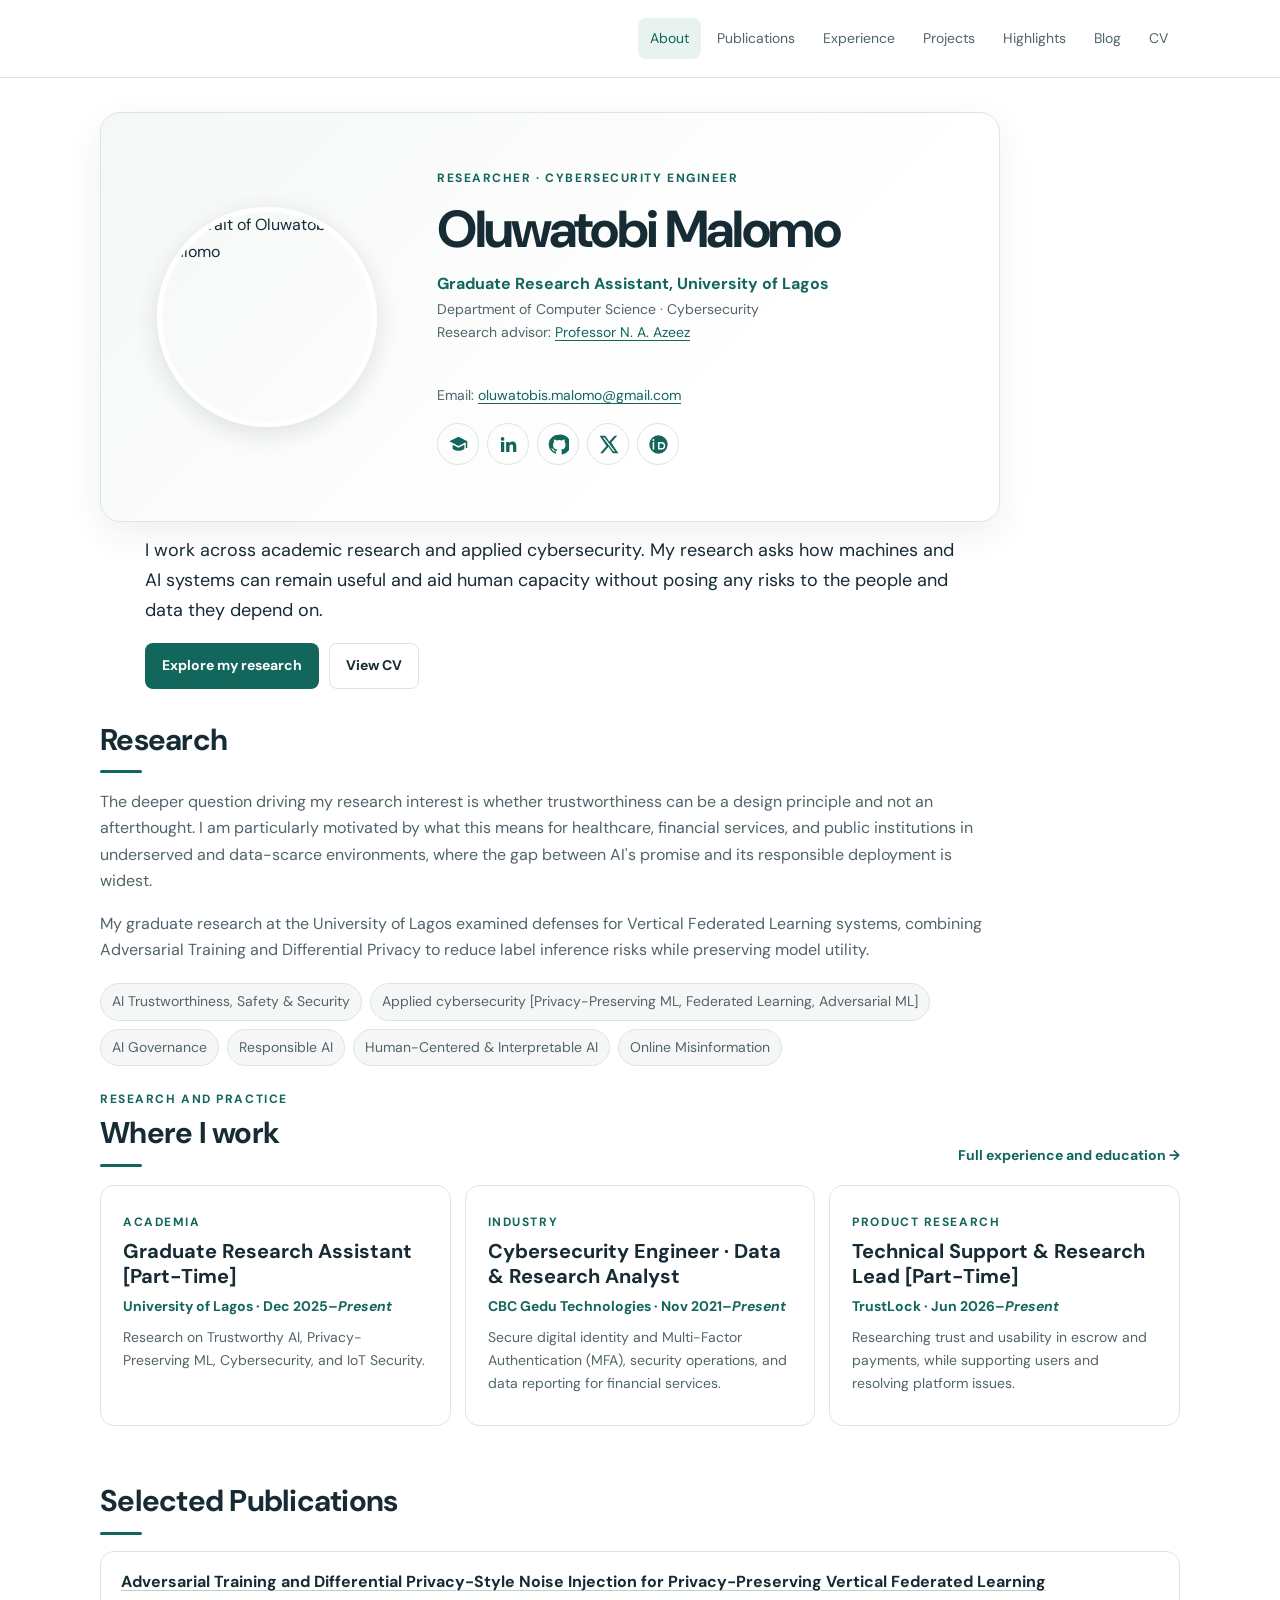
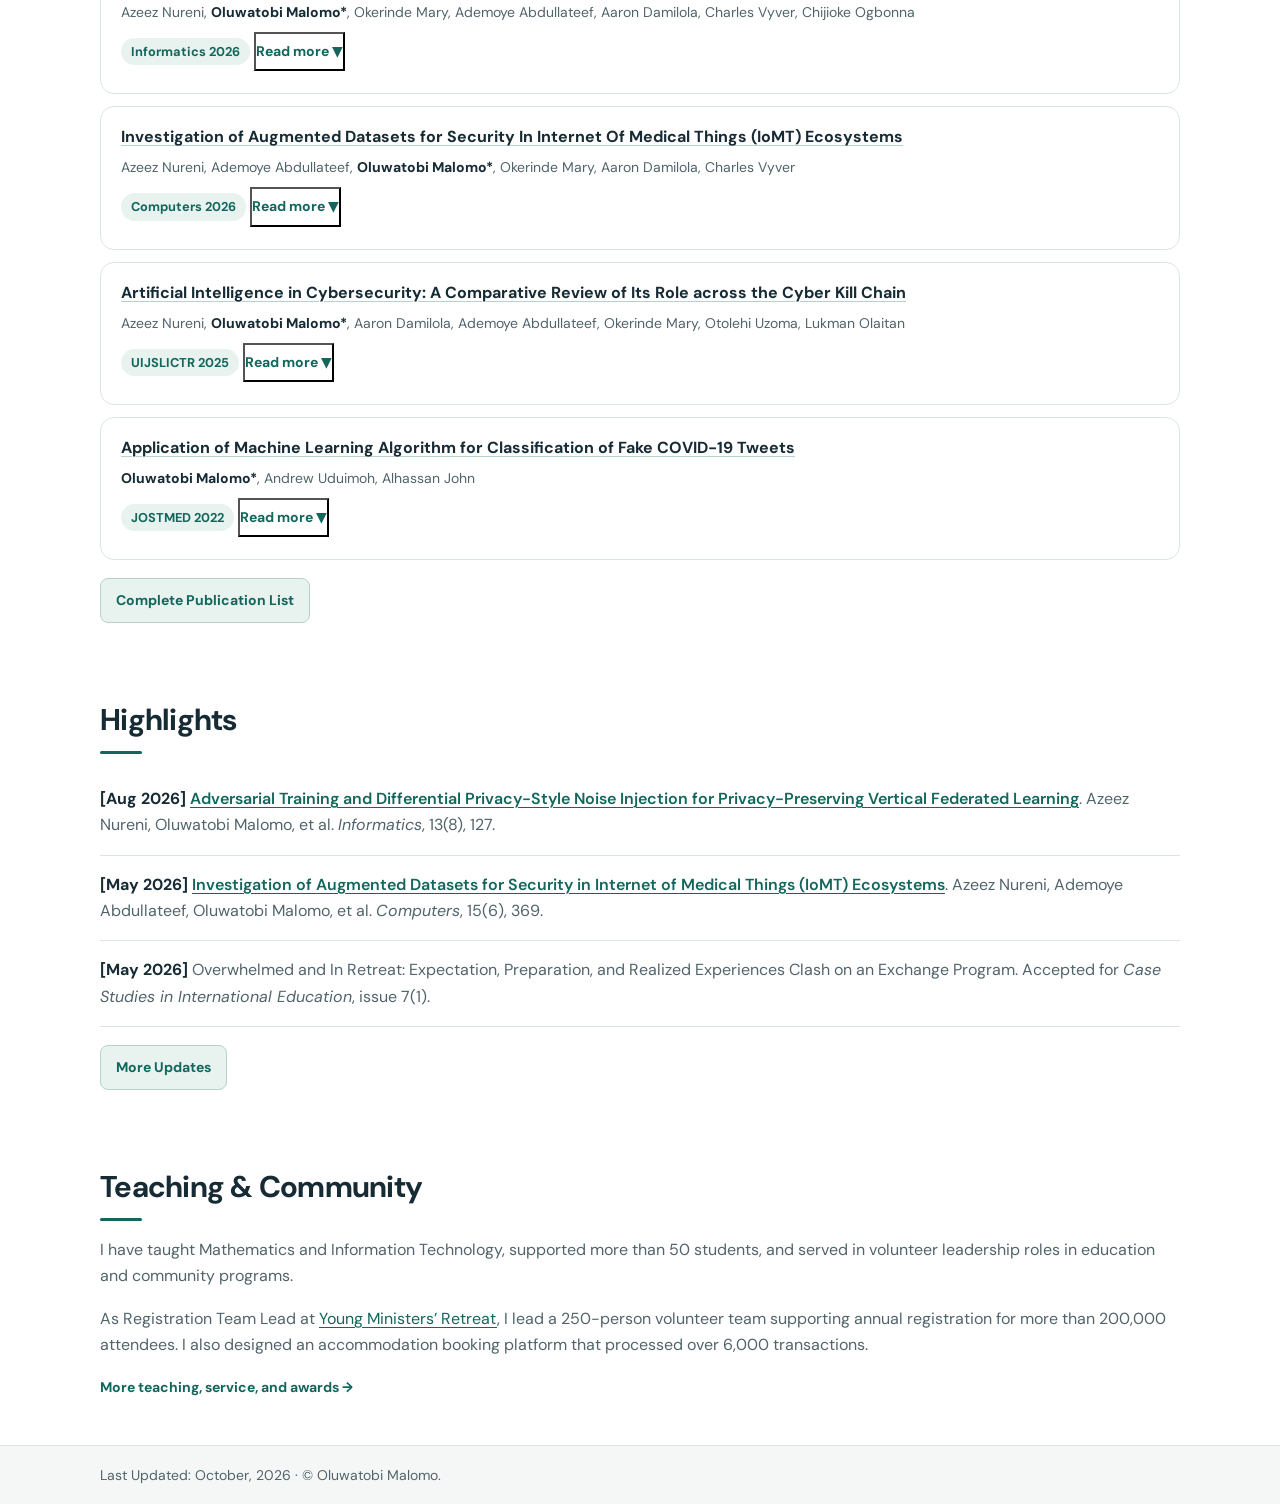
==== commit 334d15a0: "Fix mobile menu and publication presentation" ====
--- a/index.html
+++ b/index.html
@@ -82,7 +82,7 @@
     }
     </script>
 
-    <link rel="stylesheet" type="text/css" href="assets/css/style.css?v=20261017-3" />
+    <link rel="stylesheet" type="text/css" href="assets/css/style.css?v=20261017-5" />
     <link rel="preconnect" href="https://fonts.googleapis.com" />
     <link rel="preconnect" href="https://fonts.gstatic.com" crossorigin />
     <link href="https://fonts.googleapis.com/css2?family=DM+Sans:wght@400;500;600;700&display=swap" rel="stylesheet" />
@@ -286,7 +286,7 @@
       </div>
     </footer>
 
-    <script src="news.js"></script>
+    <script src="news.js?v=20261017-5"></script>
     <script>
       renderNews('news-list', 3);
 
@@ -312,6 +312,6 @@
         });
       });
     </script>
-    <script src="assets/js/site-nav.js?v=20261017-3" defer></script>
+    <script src="assets/js/site-nav.js?v=20261017-5" defer></script>
   </body>
 </html>
--- a/assets/css/style.css
+++ b/assets/css/style.css
@@ -9,10 +9,17 @@
   --measure: 1080px;
   --radius: 14px;
   --shadow: 0 12px 36px rgba(23,43,53,.07);
+  --text-xs: .75rem;
+  --text-small: .875rem;
+  --text-body: 1rem;
+  --text-lead: 1.125rem;
+  --text-card-title: 1.25rem;
+  --text-section-title: clamp(1.5rem, 2.6vw, 1.875rem);
+  --text-page-title: clamp(2rem, 4.5vw, 3rem);
 }
 * { box-sizing: border-box; }
 html { scroll-behavior: smooth; }
-body { margin: 0; color: var(--ink); background: var(--paper); font: 16px/1.68 "DM Sans", ui-sans-serif, system-ui, -apple-system, BlinkMacSystemFont, "Segoe UI", sans-serif; -webkit-font-smoothing: antialiased; }
+body { margin: 0; color: var(--ink); background: var(--paper); font: var(--text-body)/1.65 "DM Sans", ui-sans-serif, system-ui, -apple-system, BlinkMacSystemFont, "Segoe UI", sans-serif; -webkit-font-smoothing: antialiased; }
 a { color: var(--accent); text-decoration-thickness: .08em; text-underline-offset: .18em; }
 a:hover { color: #0a463f; }
 a:focus-visible, button:focus-visible { outline: 3px solid #e0a84f; outline-offset: 3px; }
@@ -23,11 +30,11 @@
 .container + .container { padding-top: 6px; }
 .site-header { position: sticky; top: 0; z-index: 10; border-bottom: 1px solid var(--line); background: rgba(255,255,255,.96); backdrop-filter: blur(12px); }
 .nav { min-height: 64px; }
-.nav .flex-wrap { display: flex; width: min(var(--measure), calc(100% - 48px)); min-height: 64px; margin: auto; align-items: center; justify-content: flex-end; gap: 24px; }
+.nav .flex-wrap { position: relative; display: flex; width: min(var(--measure), calc(100% - 48px)); min-height: 64px; margin: auto; align-items: center; justify-content: flex-end; gap: 24px; }
 .logo { margin: 0; font: 700 1rem/1.3 "DM Sans", sans-serif; letter-spacing: -.03em; }
 .logo a { color: var(--ink); text-decoration: none; }
 .navbar { display: flex; flex-wrap: wrap; align-items: center; gap: 4px; margin: 0; padding: 0; list-style: none; }
-.navbar a { display: block; padding: 9px 12px; border-radius: 8px; color: var(--muted); font-size: .9rem; text-decoration: none; }
+.navbar a { display: block; padding: 9px 12px; border-radius: 8px; color: var(--muted); font-size: var(--text-small); text-decoration: none; }
 .navbar a:hover, .navbar a.active { color: var(--accent); background: var(--accent-soft); }
 .nav-toggle { display: none; }
 .page.container { padding-top: 34px; }
@@ -36,57 +43,57 @@
 .page-intro-item:first-child { flex: 1; min-width: 0; }
 .page-intro-item:last-child { flex: 0 0 clamp(150px, 21vw, 220px); order: -1; }
 .roundImg { display: block; width: 100%; max-width: 220px; height: 220px; object-fit: cover; border: 5px solid #fff; border-radius: 50%; box-shadow: 0 6px 24px rgba(23,43,53,.13); }
-.eyebrow, .section-kicker, .card-label { margin: 0 0 8px; color: var(--accent); font-family: "DM Sans", sans-serif; font-size: .72rem; font-weight: 700; letter-spacing: .13em; }
-.hero-title { margin: 0 0 10px; font-size: clamp(2.2rem, 5vw, 3.6rem); letter-spacing: -.045em; }
+.eyebrow, .section-kicker, .card-label { margin: 0 0 8px; color: var(--accent); font-family: "DM Sans", sans-serif; font-size: var(--text-xs); font-weight: 700; letter-spacing: .13em; }
+.hero-title { margin: 0 0 10px; font-size: clamp(2.25rem, 4.2vw, 3.25rem); letter-spacing: -.045em; }
 .academic-affiliation { color: var(--accent); font-size: 1rem; font-weight: 700; }
-.department, .advisor-info, .contact-details { color: var(--muted); font-size: .94rem; }
+.department, .advisor-info, .contact-details { color: var(--muted); font-size: var(--text-small); }
 .department a { color: inherit; text-decoration: none; }
 .contact-details { margin: 14px 0; overflow-wrap: anywhere; }
 .social { display: flex; flex-wrap: wrap; gap: 8px; margin-top: 16px; }
 .social-item { display: inline-flex; width: 42px; height: 42px; align-items: center; justify-content: center; padding: 8px; border: 1px solid var(--line); border-radius: 50%; color: var(--accent); text-decoration: none; }
 .social-item svg { display: block; width: 21px; height: 21px; fill: currentColor; }
 .social-item:hover { background: var(--accent); color: #fff; }
-.header-name, .container > h1:not(.logo) { margin: 32px 0 16px; color: var(--ink); font-size: clamp(1.55rem, 2.8vw, 1.95rem); line-height: 1.25; letter-spacing: -.025em; }
+.header-name, .container > h1:not(.logo) { margin: 32px 0 16px; color: var(--ink); font-size: var(--text-section-title); line-height: 1.25; letter-spacing: -.025em; }
 .page-content h1.header-name { margin-top: 30px; }
 .header-name::after, .container > h1:not(.logo)::after { display: block; width: 42px; height: 3px; margin-top: 12px; border-radius: 3px; background: var(--accent); content: ""; }
-.page-content h1 + p { color: var(--muted); font-size: 1.06rem; line-height: 1.8; }
+.page-content h1 + p { color: var(--muted); font-size: var(--text-body); line-height: 1.7; }
 .hero-summary { max-width: 830px; margin: 0 auto 20px; padding: 14px 10px 0; }
-.hero-summary p { color: var(--ink); font-size: clamp(1.15rem, 2vw, 1.38rem); line-height: 1.65; }
+.hero-summary p { color: var(--ink); font-size: var(--text-lead); line-height: 1.65; }
 .hero-actions { display: flex; flex-wrap: wrap; gap: 10px; margin-top: 18px; }
-.button { display: inline-flex; min-height: 44px; align-items: center; justify-content: center; padding: 10px 16px; border: 1px solid transparent; border-radius: 8px; font-size: .92rem; font-weight: 700; text-decoration: none; }
+.button { display: inline-flex; min-height: 44px; align-items: center; justify-content: center; padding: 10px 16px; border: 1px solid transparent; border-radius: 8px; font-size: var(--text-small); font-weight: 700; text-decoration: none; }
 .button-primary { background: var(--accent); color: white; }
 .button-primary:hover { background: #0a463f; color: white; }
 .button-secondary { border-color: var(--line); background: white; color: var(--ink); }
 .button-secondary:hover { border-color: var(--accent); color: var(--accent); }
 .topic-list { display: flex; flex-wrap: wrap; gap: 8px; margin: 20px 0 0; padding: 0; list-style: none; }
-.topic-list li { padding: 6px 11px; border: 1px solid var(--line); border-radius: 999px; background: var(--soft); color: var(--muted); font-size: .84rem; }
+.topic-list li { padding: 6px 11px; border: 1px solid var(--line); border-radius: 999px; background: var(--soft); color: var(--muted); font-size: var(--text-small); }
 .section-heading-row { display: flex; align-items: end; justify-content: space-between; gap: 20px; margin-bottom: 18px; }
 .section-heading-row .header-name { margin: 0; }
 .section-heading-row .section-kicker { margin-bottom: 5px; }
-.text-link { color: var(--accent); font-size: .9rem; font-weight: 700; text-decoration: none; }
+.text-link { color: var(--accent); font-size: var(--text-small); font-weight: 700; text-decoration: none; }
 .text-link:hover { text-decoration: underline; }
 .work-grid { display: grid; grid-template-columns: repeat(3, minmax(0,1fr)); gap: 14px; }
 .project-grid { display: grid; grid-template-columns: repeat(2, minmax(0,1fr)); gap: 16px; }
 .project-card { display: flex; min-width: 0; flex-direction: column; padding: 18px; border: 1px solid var(--line); border-radius: var(--radius); background: var(--paper); }
-.project-card h2 { margin: 4px 0 8px; font-size: 1.22rem; line-height: 1.35; }
-.project-card p { margin: 0 0 16px; font-size: .95rem; }
+.project-card h2 { margin: 4px 0 8px; font-size: var(--text-card-title); line-height: 1.35; }
+.project-card p { margin: 0 0 16px; font-size: var(--text-small); }
 .project-card .project-links { display: flex; flex-wrap: wrap; gap: 9px; margin-top: auto; }
-.project-links a { display: inline-flex; min-height: 44px; align-items: center; padding: 7px 11px; border: 1px solid #b8d2cb; border-radius: 8px; background: var(--accent-soft); color: var(--accent); font-size: .84rem; font-weight: 700; text-decoration: none; }
+.project-links a { display: inline-flex; min-height: 44px; align-items: center; padding: 7px 11px; border: 1px solid #b8d2cb; border-radius: 8px; background: var(--accent-soft); color: var(--accent); font-size: var(--text-small); font-weight: 700; text-decoration: none; }
 .project-links a:hover { background: var(--accent); color: #fff; }
 .work-card { padding: 22px; border: 1px solid var(--line); border-radius: var(--radius); background: var(--paper); }
-.work-card h3, .service-item h3, .timeline-item h3 { margin: 5px 0 6px; font-size: 1.2rem; }
-.work-card p, .service-item p, .timeline-item p { margin-bottom: 8px; font-size: .94rem; }
-.card-org { color: var(--accent); font-size: .9rem !important; font-weight: 700; }
-.card-label { font-size: .66rem; }
-.detail-note { color: var(--muted); font-size: .88rem !important; }
+.work-card h3, .service-item h3, .timeline-item h3 { margin: 5px 0 6px; font-size: var(--text-card-title); }
+.work-card p, .service-item p, .timeline-item p { margin-bottom: 8px; font-size: var(--text-small); }
+.card-org { color: var(--accent); font-size: var(--text-small) !important; font-weight: 700; }
+.card-label { font-size: var(--text-xs); }
+.detail-note { color: var(--muted); font-size: var(--text-small) !important; }
 .page-heading { max-width: 800px; margin: 0 0 24px; }
-.page-title { margin: 0 0 12px; font-size: clamp(2.3rem, 5vw, 3.5rem); letter-spacing: -.04em; }
-.page-deck { max-width: 640px; margin: 0; font-size: 1.12rem; }
+.page-title { margin: 0 0 12px; font-size: var(--text-page-title); letter-spacing: -.04em; }
+.page-deck { max-width: 640px; margin: 0; font-size: var(--text-lead); }
 .profile-section { margin: 0 0 28px; scroll-margin-top: 96px; }
 .profile-section .section-kicker { margin-bottom: 4px; }
-.section-title { margin: 0 0 16px; font-size: clamp(1.55rem, 3vw, 2rem); }
+.section-title { margin: 0 0 16px; font-size: var(--text-section-title); }
 .timeline-item { display: grid; grid-template-columns: minmax(145px,.28fr) 1fr; gap: 20px; padding: 18px 0; border-top: 1px solid var(--line); }
-.timeline-date { color: var(--muted); font-size: .88rem; font-weight: 600; }
+.timeline-date { color: var(--muted); font-size: var(--text-small); font-weight: 600; }
 .timeline-item h3 { margin-top: 0; }
 .timeline-item ul { margin: 12px 0 0; padding-left: 1.15rem; color: var(--muted); }
 .timeline-item li { margin: 5px 0; padding-left: 4px; }
@@ -95,7 +102,7 @@
 .credential-list { margin: 0; padding-left: 1.2rem; color: var(--muted); }
 .credential-list li { margin: 9px 0; padding-left: 5px; }
 .credential-list strong { color: var(--ink); }
-.credentials-note { margin-top: 18px; font-size: .92rem; }
+.credentials-note { margin-top: 18px; font-size: var(--text-small); }
 .skills-list { margin: 0; }
 .skills-list div { display: grid; grid-template-columns: 180px 1fr; gap: 16px; padding: 12px 0; border-top: 1px solid var(--line); }
 .skills-list dt { color: var(--ink); font-weight: 700; }
@@ -103,58 +110,59 @@
 .cv-callout { margin: 24px 0 0; padding: 20px 22px; border-radius: var(--radius); background: var(--accent-soft); color: var(--ink); font-weight: 600; }
 .publication-item { margin: 0 0 12px; padding: 18px 20px; border: 1px solid var(--line); border-radius: var(--radius); background: #fff; transition: border-color .2s, box-shadow .2s, transform .2s; }
 .publication-item:hover { transform: translateY(-2px); border-color: #b8d2cb; box-shadow: var(--shadow); }
-.pub-title { margin-bottom: 8px; font-size: 1.04rem; font-weight: 700; line-height: 1.45; }
-.pub-title a { color: var(--ink); text-decoration: none; }
+.pub-title { margin-bottom: 8px; font-size: var(--text-body); font-weight: 700; line-height: 1.45; }
+.pub-title a { color: var(--ink); text-decoration: underline; text-decoration-color: #b8d2cb; text-decoration-thickness: .06em; text-underline-offset: .16em; }
 .pub-title a:hover { color: var(--accent); }
-.pub-authors { margin-bottom: 8px; color: var(--muted); font-size: .9rem; }
+.pub-authors { margin-bottom: 8px; color: var(--muted); font-size: var(--text-small); }
 .pub-authors .author-highlight { color: var(--ink); font-weight: 750; }
-.pub-venue { display: inline-block; margin-bottom: 10px; padding: 3px 10px; border-radius: 999px; background: var(--accent-soft); color: var(--accent); font-size: .78rem; font-weight: 700; }
-.pub-description { margin: 8px 0 12px; color: var(--muted); font-size: .94rem; line-height: 1.7; }
-.read-more-btn { padding: 6px 0; background: transparent; color: var(--accent); cursor: pointer; font: inherit; font-size: .88rem; font-weight: 700; }
+.pub-venue { display: inline-block; margin-bottom: 10px; padding: 3px 10px; border-radius: 999px; background: var(--accent-soft); color: var(--accent); font-size: .8rem; font-weight: 700; }
+.pub-description { margin: 8px 0 12px; color: var(--muted); font-size: var(--text-small); line-height: 1.7; }
+.read-more-btn { padding: 6px 0; background: transparent; color: var(--accent); cursor: pointer; font: inherit; font-size: var(--text-small); font-weight: 700; }
 .read-more-btn:hover { text-decoration: underline; }
 .read-more-button { margin: 18px 0 22px; }
-.read-more-button a, .pub-link { display: inline-flex; align-items: center; gap: 8px; padding: 10px 15px; border: 1px solid #b8d2cb; border-radius: 8px; background: var(--accent-soft); color: var(--accent); font-size: .9rem; font-weight: 700; text-decoration: none; }
+.read-more-button a, .pub-link { display: inline-flex; align-items: center; gap: 8px; padding: 10px 15px; border: 1px solid #b8d2cb; border-radius: 8px; background: var(--accent-soft); color: var(--accent); font-size: var(--text-small); font-weight: 700; text-decoration: none; }
 .read-more-button a:hover, .pub-link:hover { background: var(--accent); color: #fff; }
 .publication-category { margin: 22px 0; }
-.category-title { margin: 30px 0 16px; color: var(--ink); font-size: 1.25rem; }
+.category-title { margin: 30px 0 16px; color: var(--ink); font-size: var(--text-card-title); }
 .publications-intro { margin: 0 0 28px; padding: 20px 24px; border-left: 3px solid var(--accent); border-radius: 0 var(--radius) var(--radius) 0; background: var(--soft); }
 .publications-intro p { margin: 0; }
 .pub-links, .external-link-list { display: flex; flex-wrap: wrap; gap: 9px; margin-top: 15px; }
-.pub-link { padding: 7px 11px; font-size: .84rem; }
+.pub-link { padding: 7px 11px; font-size: var(--text-small); }
 .external-links { padding-top: 20px; border-top: 1px solid var(--line); }
 .external-link { color: var(--accent); }
 .list { margin: 0; padding: 0; list-style: none; }
 .list li { padding: 16px 0; border-bottom: 1px solid var(--line); color: var(--muted); }
 .list strong { color: var(--ink); }
+.list a { font-weight: 600; }
 .site-footer { margin-top: 10px; border-top: 1px solid var(--line); background: var(--soft); }
 .site-footer .container { padding-block: 16px; }
-.site-footer small { color: var(--muted); font-size: .82rem; }
+.site-footer small { color: var(--muted); font-size: var(--text-small); }
 .blog-list { display: flex; flex-direction: column; gap: 0; }
 .blog-post-entry { padding: 18px 0; border-bottom: 1px solid var(--line); }
-.blog-post-meta { margin-bottom: 7px; color: var(--muted); font-size: .84rem; }
-.category-tag { display: inline-block; margin-right: 8px; padding: 2px 9px; border-radius: 999px; background: var(--accent-soft); color: var(--accent); font-size: .74rem; font-weight: 700; }
-.blog-post-entry h2 { margin: 0 0 8px; font-size: 1.25rem; }
+.blog-post-meta { margin-bottom: 7px; color: var(--muted); font-size: var(--text-small); }
+.category-tag { display: inline-block; margin-right: 8px; padding: 2px 9px; border-radius: 999px; background: var(--accent-soft); color: var(--accent); font-size: var(--text-xs); font-weight: 700; }
+.blog-post-entry h2 { margin: 0 0 8px; font-size: var(--text-card-title); }
 .blog-post-entry h2 a { color: var(--ink); text-decoration: none; }
 .blog-post-excerpt { max-width: 760px; margin-bottom: 9px; }
-.read-more-link { font-size: .9rem; font-weight: 700; }
+.read-more-link { font-size: var(--text-small); font-weight: 700; }
 @media (max-width: 900px) { .work-grid { grid-template-columns: repeat(2,minmax(0,1fr)); } .work-card:last-child { grid-column: 1/-1; } }
 @media (max-width: 700px) {
   .container { width: calc(100% - 36px); padding-block: 16px; }
   .container + .container { padding-top: 2px; }
   .nav { min-height: 0; }
-  .nav .flex-wrap { width: calc(100% - 36px); min-height: auto; align-items: flex-end; flex-direction: column; gap: 6px; padding: 10px 0; }
-  .nav-toggle { display: inline-flex; min-height: 44px; align-items: center; justify-content: center; gap: 9px; padding: 8px 12px; border: 1px solid var(--line); border-radius: 8px; background: var(--paper); color: var(--ink); cursor: pointer; font: 600 .92rem/1 "DM Sans", sans-serif; }
+  .nav .flex-wrap { width: calc(100% - 36px); min-height: auto; align-items: flex-end; flex-direction: column; gap: 0; padding: 8px 0; }
+  .nav-toggle { display: inline-flex; min-height: 44px; align-items: center; justify-content: center; gap: 9px; padding: 8px 12px; border: 1px solid var(--line); border-radius: 8px; background: var(--paper); color: var(--ink); cursor: pointer; font: 600 var(--text-small)/1 "DM Sans", sans-serif; }
   .nav-toggle:hover, .nav-toggle[aria-expanded="true"] { border-color: #b8d2cb; background: var(--accent-soft); color: var(--accent); }
   .nav-toggle-icon { display: grid; gap: 4px; }
   .nav-toggle-icon span { display: block; width: 17px; height: 2px; border-radius: 2px; background: currentColor; }
-  .navbar { display: none; width: 100%; flex-direction: column; align-items: stretch; gap: 2px; padding: 6px; border: 1px solid var(--line); border-radius: 10px; background: var(--paper); box-shadow: var(--shadow); }
+  .navbar { position: absolute; top: calc(100% + 6px); right: 0; z-index: 20; display: none; width: min(280px, calc(100vw - 36px)); max-height: calc(100vh - 88px); max-height: calc(100dvh - 88px); flex-direction: column; align-items: stretch; gap: 2px; overflow-y: auto; overscroll-behavior: contain; padding: 6px; border: 1px solid var(--line); border-radius: 12px; background: var(--paper); box-shadow: 0 14px 34px rgba(23,43,53,.18); }
   .navbar.is-open { display: flex; }
-  .navbar a { min-height: 44px; padding: 10px 12px; text-align: right; white-space: normal; font-size: .92rem; }
+  .navbar a { min-height: 44px; padding: 10px 12px; text-align: left; white-space: normal; font-size: var(--text-small); }
   .page.container { padding-top: 22px; }
   .page-intro { align-items: flex-start; flex-direction: column-reverse; gap: 20px; padding: 22px; }
   .page-intro-item:last-child { flex-basis: auto; }
   .roundImg { width: 150px; height: 150px; }
-  .hero-title { font-size: clamp(2rem, 10vw, 3rem); }
+  .hero-title { font-size: clamp(2rem, 9vw, 2.75rem); }
   .header-name, .container > h1:not(.logo) { margin-top: 26px; }
   .publication-item { padding: 16px; }
   .work-grid { grid-template-columns: 1fr; }
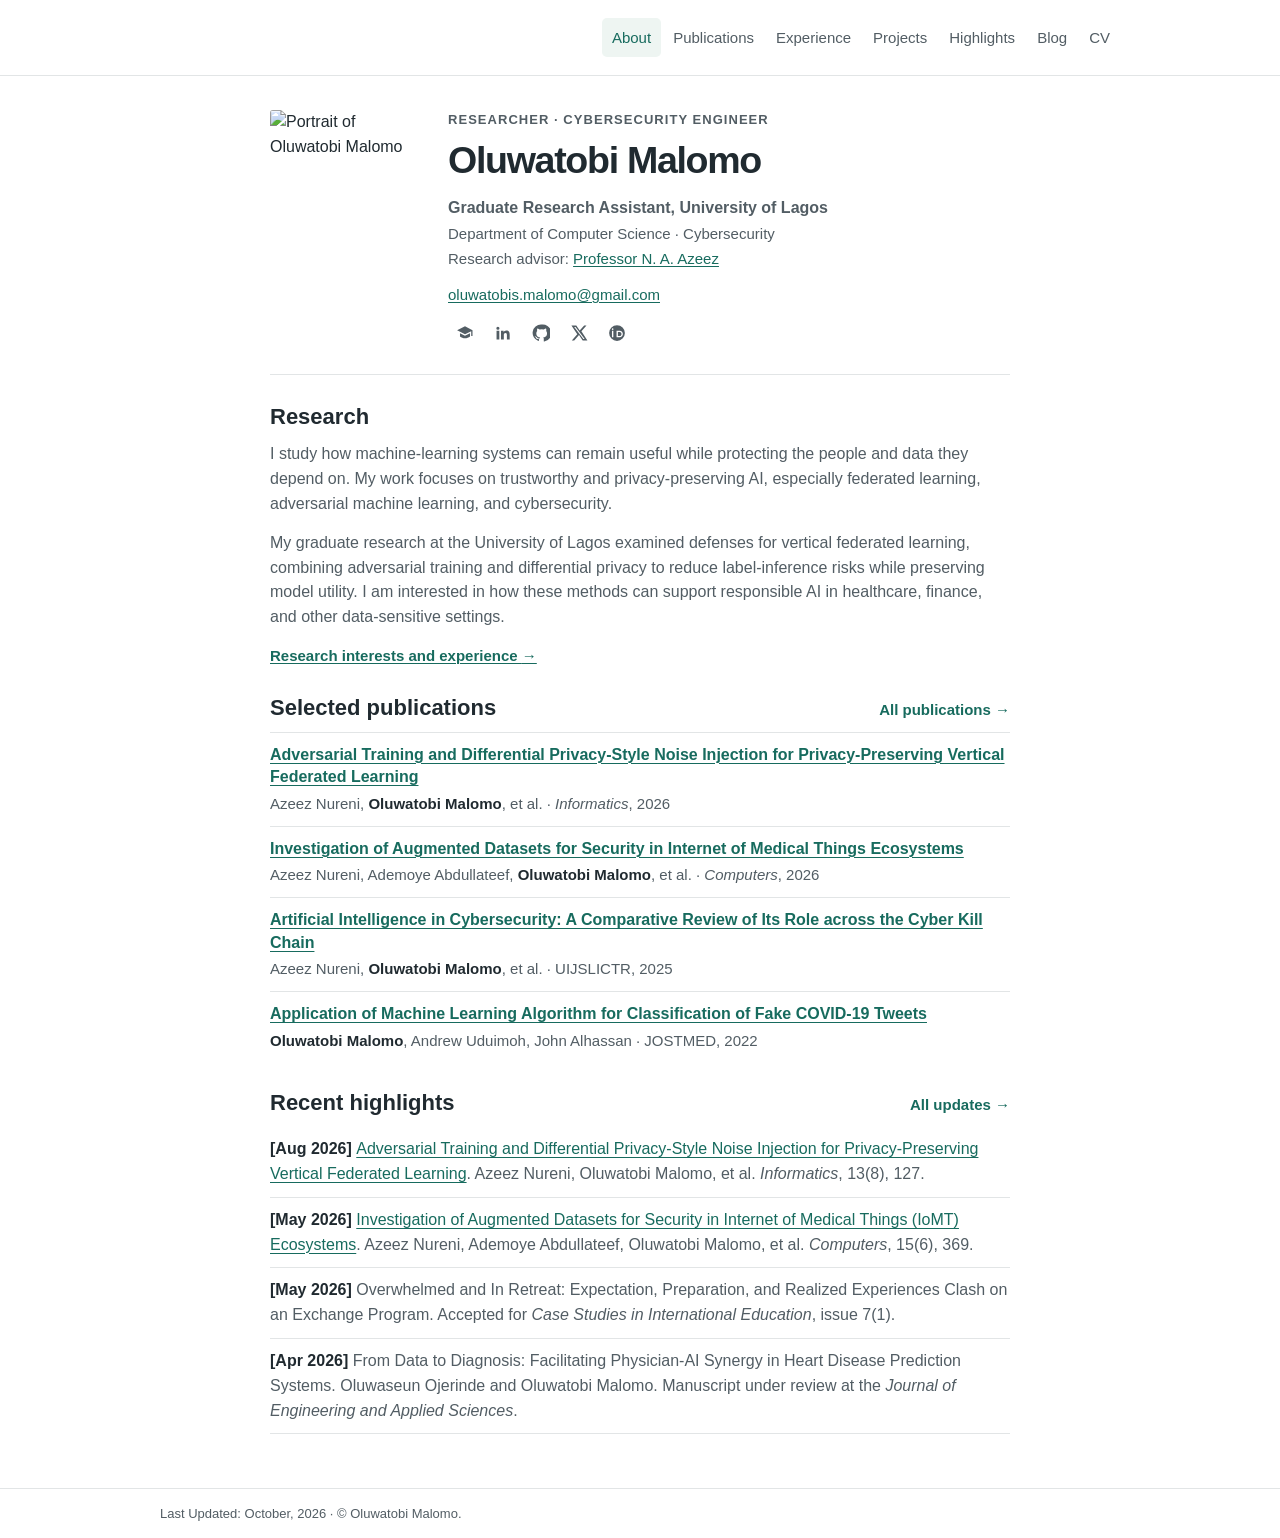
==== commit 8996178a: "Adopt a cleaner academic profile layout" ====
--- a/index.html
+++ b/index.html
@@ -82,10 +82,7 @@
     }
     </script>
 
-    <link rel="stylesheet" type="text/css" href="assets/css/style.css?v=20261017-5" />
-    <link rel="preconnect" href="https://fonts.googleapis.com" />
-    <link rel="preconnect" href="https://fonts.gstatic.com" crossorigin />
-    <link href="https://fonts.googleapis.com/css2?family=DM+Sans:wght@400;500;600;700&display=swap" rel="stylesheet" />
+    <link rel="stylesheet" type="text/css" href="assets/css/style.css?v=20261017-6" />
     <link rel="author" href="https://www.linkedin.com/in/oluwatobi-malomo/" />
   </head>
 
@@ -109,174 +106,50 @@
 
     <main class="page container">
       <div class="page-content">
-        <div class="page-intro">
-          <div class="page-intro-item">
-            <div class="contact-header">
-              <div class="eyebrow">RESEARCHER · CYBERSECURITY ENGINEER</div>
-              <h1 class="hero-title">Oluwatobi Malomo</h1>
-              <div class="academic-affiliation">Graduate Research Assistant, University of Lagos</div>
-              <div class="department">Department of Computer Science · Cybersecurity</div>
-              <div class="advisor-info">Research advisor: <a href="https://www.linkedin.com/in/azeez-nurayhn-wale-ba23a413/" target="_blank" rel="noopener noreferrer">Professor N. A. Azeez</a></div>
-            </div>
-            <br />
-            <div class="contact-details">
-              Email: <a href="mailto:oluwatobis.malomo@gmail.com">oluwatobis.malomo@gmail.com</a>
-            </div>
-            <div class="social">
-              <a class="social-item" href="https://scholar.google.com/citations?user=yGvnu_gAAAAJ&amp;hl=en" target="_blank" rel="noopener noreferrer" aria-label="Google Scholar profile" title="Google Scholar">
-                <svg viewBox="0 0 24 24" aria-hidden="true"><path d="M12 3 1.5 8.4 12 13.8l8.3-4.27V16h1.7V8.4L12 3Zm-6.7 9.3v4.5c3.6 3.1 9.8 3.1 13.4 0v-4.5L12 15.8l-6.7-3.5Z"/></svg>
-              </a>
-              <a class="social-item" href="https://www.linkedin.com/in/oluwatobimalomo" target="_blank" rel="noopener noreferrer" aria-label="LinkedIn profile" title="LinkedIn">
-                <svg viewBox="0 0 24 24" aria-hidden="true"><path d="M5.2 3.5a2.1 2.1 0 1 0 0 4.2 2.1 2.1 0 0 0 0-4.2ZM3.4 9h3.7v11.5H3.4V9Zm5.9 0h3.5v1.6h.1c.5-.9 1.7-2 3.5-2 3.8 0 4.5 2.5 4.5 5.7v6.2h-3.7V15c0-1.3 0-3-1.9-3s-2.2 1.4-2.2 2.9v5.6H9.3V9Z"/></svg>
-              </a>
-              <a class="social-item" href="https://github.com/oluwatobimalomo" target="_blank" rel="noopener noreferrer" aria-label="GitHub profile" title="GitHub">
-                <svg viewBox="0 0 24 24" aria-hidden="true"><path d="M12 .8a11.2 11.2 0 0 0-3.54 21.82c.56.1.77-.24.77-.54v-2.1c-3.13.68-3.79-1.33-3.79-1.33-.51-1.3-1.25-1.65-1.25-1.65-1.02-.7.08-.69.08-.69 1.13.08 1.72 1.16 1.72 1.16 1 .1.77 2.52 4.17 1.78.1-.73.4-1.22.72-1.5-2.5-.28-5.12-1.25-5.12-5.56 0-1.23.44-2.23 1.16-3.02-.12-.29-.5-1.43.11-2.98 0 0 .95-.3 3.08 1.15a10.7 10.7 0 0 1 5.6 0c2.13-1.45 3.08-1.15 3.08-1.15.61 1.55.23 2.69.11 2.98.72.79 1.16 1.79 1.16 3.02 0 4.32-2.62 5.27-5.13 5.55.4.35.77 1.03.77 2.08v3.08c0 .3.2.65.77.54A11.2 11.2 0 0 0 12 .8Z"/></svg>
-              </a>
-              <a class="social-item" href="https://x.com/IamtOBESt" target="_blank" rel="noopener noreferrer" aria-label="X profile" title="X">
-                <svg viewBox="0 0 24 24" aria-hidden="true"><path d="M18.9 2H22l-6.8 7.8L23.2 22h-6.3L12 14.7 5.6 22H2.4l7.3-8.4L1.9 2h6.5l4.5 6.7L18.9 2Zm-1.1 18h1.7L7.4 3.9H5.6L17.8 20Z"/></svg>
-              </a>
-              <a class="social-item" href="https://orcid.org/0009-0002-2056-4578" target="_blank" rel="noopener noreferrer" aria-label="ORCID profile" title="ORCID">
-                <svg viewBox="0 0 24 24" aria-hidden="true"><path d="M12 1.5a10.5 10.5 0 1 0 0 21 10.5 10.5 0 0 0 0-21ZM7.1 17.8H5.3V9.1h1.8v8.7Zm-.9-9.8a1.1 1.1 0 1 1 0-2.2 1.1 1.1 0 0 1 0 2.2Zm9.4 9.8h-4.2V9.1h4.2c2.5 0 4.2 1.8 4.2 4.3s-1.7 4.4-4.2 4.4Zm-.1-7h-2.3v5.3h2.3c1.5 0 2.5-1.1 2.5-2.7 0-1.5-1-2.6-2.5-2.6Z"/></svg>
-              </a>
+        <section class="page-intro" aria-labelledby="profile-name">
+          <div class="page-intro-item profile-portrait">
+            <img src="assets/img/profile_image.jpg" alt="Portrait of Oluwatobi Malomo" width="250" height="250" class="roundImg" />
+          </div>
+          <div class="page-intro-item profile-details">
+            <p class="eyebrow">Researcher · Cybersecurity engineer</p>
+            <h1 class="hero-title" id="profile-name">Oluwatobi Malomo</h1>
+            <p class="academic-affiliation">Graduate Research Assistant, University of Lagos</p>
+            <p class="department">Department of Computer Science · Cybersecurity</p>
+            <p class="advisor-info">Research advisor: <a href="https://www.linkedin.com/in/azeez-nurayhn-wale-ba23a413/" target="_blank" rel="noopener noreferrer">Professor N. A. Azeez</a></p>
+            <p class="contact-details"><a href="mailto:oluwatobis.malomo@gmail.com">oluwatobis.malomo@gmail.com</a></p>
+            <div class="social" aria-label="Professional profiles">
+              <a class="social-item" href="https://scholar.google.com/citations?user=yGvnu_gAAAAJ&amp;hl=en" target="_blank" rel="noopener noreferrer" aria-label="Google Scholar profile" title="Google Scholar"><svg viewBox="0 0 24 24" aria-hidden="true"><path d="M12 3 1.5 8.4 12 13.8l8.3-4.27V16h1.7V8.4L12 3Zm-6.7 9.3v4.5c3.6 3.1 9.8 3.1 13.4 0v-4.5L12 15.8l-6.7-3.5Z"/></svg></a>
+              <a class="social-item" href="https://www.linkedin.com/in/oluwatobimalomo" target="_blank" rel="noopener noreferrer" aria-label="LinkedIn profile" title="LinkedIn"><svg viewBox="0 0 24 24" aria-hidden="true"><path d="M5.2 3.5a2.1 2.1 0 1 0 0 4.2 2.1 2.1 0 0 0 0-4.2ZM3.4 9h3.7v11.5H3.4V9Zm5.9 0h3.5v1.6h.1c.5-.9 1.7-2 3.5-2 3.8 0 4.5 2.5 4.5 5.7v6.2h-3.7V15c0-1.3 0-3-1.9-3s-2.2 1.4-2.2 2.9v5.6H9.3V9Z"/></svg></a>
+              <a class="social-item" href="https://github.com/oluwatobimalomo" target="_blank" rel="noopener noreferrer" aria-label="GitHub profile" title="GitHub"><svg viewBox="0 0 24 24" aria-hidden="true"><path d="M12 .8a11.2 11.2 0 0 0-3.54 21.82c.56.1.77-.24.77-.54v-2.1c-3.13.68-3.79-1.33-3.79-1.33-.51-1.3-1.25-1.65-1.25-1.65-1.02-.7.08-.69.08-.69 1.13.08 1.72 1.16 1.72 1.16 1 .1.77 2.52 4.17 1.78.1-.73.4-1.22.72-1.5-2.5-.28-5.12-1.25-5.12-5.56 0-1.23.44-2.23 1.16-3.02-.12-.29-.5-1.43.11-2.98 0 0 .95-.3 3.08 1.15a10.7 10.7 0 0 1 5.6 0c2.13-1.45 3.08-1.15 3.08-1.15.61 1.55.23 2.69.11 2.98.72.79 1.16 1.79 1.16 3.02 0 4.32-2.62 5.27-5.13 5.55.4.35.77 1.03.77 2.08v3.08c0 .3.2.65.77.54A11.2 11.2 0 0 0 12 .8Z"/></svg></a>
+              <a class="social-item" href="https://x.com/IamtOBESt" target="_blank" rel="noopener noreferrer" aria-label="X profile" title="X"><svg viewBox="0 0 24 24" aria-hidden="true"><path d="M18.9 2H22l-6.8 7.8L23.2 22h-6.3L12 14.7 5.6 22H2.4l7.3-8.4L1.9 2h6.5l4.5 6.7L18.9 2Zm-1.1 18h1.7L7.4 3.9H5.6L17.8 20Z"/></svg></a>
+              <a class="social-item" href="https://orcid.org/0009-0002-2056-4578" target="_blank" rel="noopener noreferrer" aria-label="ORCID profile" title="ORCID"><svg viewBox="0 0 24 24" aria-hidden="true"><path d="M12 1.5a10.5 10.5 0 1 0 0 21 10.5 10.5 0 0 0 0-21ZM7.1 17.8H5.3V9.1h1.8v8.7Zm-.9-9.8a1.1 1.1 0 1 1 0-2.2 1.1 1.1 0 0 1 0 2.2Zm9.4 9.8h-4.2V9.1h4.2c2.5 0 4.2 1.8 4.2 4.3s-1.7 4.4-4.2 4.4Zm-.1-7h-2.3v5.3h2.3c1.5 0 2.5-1.1 2.5-2.7 0-1.5-1-2.6-2.5-2.6Z"/></svg></a>
             </div>
           </div>
-          <div class="page-intro-item">
-            <img
-              src="assets/img/profile_image.jpg"
-              alt="Portrait of Oluwatobi Malomo"
-              width="250"
-              height="250"
-              class="roundImg"
-            />
-          </div>
-        </div>
+        </section>
 
-        <div class="hero-summary">
-          <p>I work across academic research and applied cybersecurity. My research asks how machines and AI systems can remain useful and aid human capacity without posing any risks to the people and data they depend on.</p>
-          <div class="hero-actions">
-            <a class="button button-primary" href="publications.html">Explore my research</a>
-            <a class="button button-secondary" href="assets/docs/Oluwatobi_Malomo.pdf" target="_blank" rel="noopener noreferrer">View CV</a>
-          </div>
-        </div>
+        <section class="profile-section intro-copy" aria-labelledby="research-heading">
+          <h2 class="section-title" id="research-heading">Research</h2>
+          <p>I study how machine-learning systems can remain useful while protecting the people and data they depend on. My work focuses on trustworthy and privacy-preserving AI, especially federated learning, adversarial machine learning, and cybersecurity.</p>
+          <p>My graduate research at the University of Lagos examined defenses for vertical federated learning, combining adversarial training and differential privacy to reduce label-inference risks while preserving model utility. I am interested in how these methods can support responsible AI in healthcare, finance, and other data-sensitive settings.</p>
+          <p class="text-link"><a href="experience.html">Research interests and experience <span aria-hidden="true">→</span></a></p>
+        </section>
 
-        <h2 class="header-name">Research</h2>
-        <p>
-          The deeper question driving my research interest is whether trustworthiness can be a design principle and not an afterthought. I am particularly motivated by what this means for healthcare, financial services, and public 
-          institutions in underserved and data-scarce environments, where the gap between AI's promise and its responsible deployment is widest.
-        </p>
-        <p>
-          My graduate research at the University of Lagos examined defenses for Vertical Federated Learning systems, combining Adversarial Training and Differential Privacy to reduce label inference risks while preserving model utility.
-        </p>
-        <ul class="topic-list" aria-label="Research interests">
-          <li>AI Trustworthiness, Safety & Security</li><li>Applied cybersecurity [Privacy-Preserving ML, Federated Learning, Adversarial ML]</li><li>AI Governance</li><li>Responsible AI</li><li>Human-Centered & Interpretable AI</li>
-          <li>Online Misinformation</li>
-        </ul>
+        <section class="profile-section" aria-labelledby="selected-publications-heading">
+          <div class="section-heading-row"><h2 class="section-title" id="selected-publications-heading">Selected publications</h2><a class="text-link" href="publications.html">All publications <span aria-hidden="true">→</span></a></div>
+          <ol class="publication-list">
+            <li><a href="https://www.mdpi.com/2227-9709/13/8/127" target="_blank" rel="noopener noreferrer">Adversarial Training and Differential Privacy-Style Noise Injection for Privacy-Preserving Vertical Federated Learning</a><span>Azeez Nureni, <strong>Oluwatobi Malomo</strong>, et al. · <em>Informatics</em>, 2026</span></li>
+            <li><a href="https://www.mdpi.com/2073-431X/15/6/369" target="_blank" rel="noopener noreferrer">Investigation of Augmented Datasets for Security in Internet of Medical Things Ecosystems</a><span>Azeez Nureni, Ademoye Abdullateef, <strong>Oluwatobi Malomo</strong>, et al. · <em>Computers</em>, 2026</span></li>
+            <li><a href="https://journals.ui.edu.ng/index.php/uijslictr/article/view/2041" target="_blank" rel="noopener noreferrer">Artificial Intelligence in Cybersecurity: A Comparative Review of Its Role across the Cyber Kill Chain</a><span>Azeez Nureni, <strong>Oluwatobi Malomo</strong>, et al. · UIJSLICTR, 2025</span></li>
+            <li><a href="https://irepo.futminna.edu.ng/handle/123456789/18994" target="_blank" rel="noopener noreferrer">Application of Machine Learning Algorithm for Classification of Fake COVID-19 Tweets</a><span><strong>Oluwatobi Malomo</strong>, Andrew Uduimoh, John Alhassan · JOSTMED, 2022</span></li>
+          </ol>
+        </section>
+
+        <section class="profile-section" aria-labelledby="highlights-heading">
+          <div class="section-heading-row"><h2 class="section-title" id="highlights-heading">Recent highlights</h2><a class="text-link" href="news.html">All updates <span aria-hidden="true">→</span></a></div>
+          <ul class="list" id="news-list"></ul>
+        </section>
       </div>
     </main>
-
-    <section class="container current-work" aria-labelledby="current-work-heading">
-      <div class="section-heading-row">
-        <div><p class="section-kicker">RESEARCH AND PRACTICE</p><h2 id="current-work-heading" class="header-name">Where I work</h2></div>
-        <a class="text-link" href="experience.html">Full experience and education <span aria-hidden="true">→</span></a>
-      </div>
-      <div class="work-grid">
-        <article class="work-card"><span class="card-label">ACADEMIA</span><h3>Graduate Research Assistant [Part-Time]</h3><p class="card-org">University of Lagos · Dec 2025–<i>Present</i></p><p>Research on Trustworthy AI, Privacy-Preserving ML, Cybersecurity, and IoT Security.</p></article>
-        <article class="work-card"><span class="card-label">INDUSTRY</span><h3>Cybersecurity Engineer · Data &amp; Research Analyst</h3><p class="card-org">CBC Gedu Technologies · Nov 2021–<i>Present</i></p><p>Secure digital identity and Multi-Factor Authentication (MFA), security operations, and data reporting for financial services.</p></article>
-        <article class="work-card"><span class="card-label">PRODUCT RESEARCH</span><h3>Technical Support &amp; Research Lead [Part-Time]</h3><p class="card-org">TrustLock · Jun 2026–<i>Present</i></p><p>Researching trust and usability in escrow and payments, while supporting users and resolving platform issues.</p></article>
-      </div>
-    </section>
-
-    <div class="container">
-      <h2 class="header-name">Selected Publications</h2>
-
-      <div class="publication-item">
-        <div class="pub-title">
-          <a href="https://www.mdpi.com/2227-9709/13/8/127" target="_blank" rel="noopener noreferrer">
-            Adversarial Training and Differential Privacy-Style Noise Injection for Privacy-Preserving Vertical Federated Learning
-          </a>
-        </div>
-        <div class="pub-authors">Azeez Nureni, <span class="author-highlight">Oluwatobi Malomo*</span>, Okerinde Mary, Ademoye Abdullateef, Aaron Damilola, Charles Vyver, Chijioke Ogbonna</div>
-        <div class="pub-venue" title="Informatics">Informatics 2026</div>
-        <div class="pub-description" id="desc-3" style="display: none;">
-          Addresses the model utility vs. privacy tradeoff in privacy-preserving Vertical Federated Learning (VFL) by introducing an improved
-          defense mechanism that combines Adversarial Training (to harden the soft labels) and Differential Privacy (aimed at restoring label
-          privacy) to collectively enhance the robustness of the existing KD defense mechanism with marginal model utility trade-off.
-        </div>
-        <button class="read-more-btn" onclick="toggleDescription('desc-3', this)" aria-expanded="false">Read more ▼</button>
-      </div>
-
-      <div class="publication-item">
-        <div class="pub-title">
-          <a href="https://www.mdpi.com/2073-431X/15/6/369" target="_blank" rel="noopener noreferrer">
-            Investigation of Augmented Datasets for Security In Internet Of Medical Things (IoMT) Ecosystems
-          </a>
-        </div>
-        <div class="pub-authors">Azeez Nureni, Ademoye Abdullateef, <span class="author-highlight">Oluwatobi Malomo*</span>, Okerinde Mary, Aaron Damilola, Charles Vyver</div>
-        <div class="pub-venue" title="">Computers 2026</div>
-        <div class="pub-description" id="desc-1" style="display: none;">
-          This study aims to fill the gap of insufficient datasets for cybersecurity in Internet of Medical Things (IoMT) ecosystem
-          through data augmentation and their effects on intrusion detection systems performance. To develop augmented datasets with
-          varying label distributions, the research utilizes four augmentation methods; Rule-Based, Tabular Variational Autoencoder
-          (TVAE), Conditional Tabular Generative Adversarial Network (CT_GAN), and Gaussian Copula to generate synthetic datasets
-          based on existing ECU-IoHT and WUSTL-EHMS datasets.
-        </div>
-        <button class="read-more-btn" onclick="toggleDescription('desc-1', this)" aria-expanded="false">Read more ▼</button>
-      </div>
-
-      <div class="publication-item">
-        <div class="pub-title">
-          <a href="https://journals.ui.edu.ng/index.php/uijslictr/article/view/2041" target="_blank" rel="noopener noreferrer">
-            Artificial Intelligence in Cybersecurity: A Comparative Review of Its Role across the Cyber Kill Chain
-          </a>
-        </div>
-        <div class="pub-authors">Azeez Nureni, <span class="author-highlight">Oluwatobi Malomo*</span>, Aaron Damilola, Ademoye Abdullateef, Okerinde Mary, Otolehi Uzoma, Lukman Olaitan</div>
-        <div class="pub-venue" title="Journal of Science and Logics in ICT Research">UIJSLICTR 2025</div>
-        <div class="pub-description" id="desc-2" style="display: none;">
-          Presents a comprehensive overview of the Cyber Kill Chain (CKC), highlighting the role Artificial Intelligence plays across each phase in
-          terms of offensive and defensive cybersecurity operations. A comparative analysis of 3 cybersecurity frameworks, with justifications for
-          each, was also examined. Drawing on real-world case studies and recent literature, this study further highlights current challenges with
-          the fusion of AI into cybersecurity operations, ranging from data privacy, adversarial attacks, and AI explainability. The review concludes
-          by advocating for the adaptation of dynamic, AI-driven modelling frameworks that better align with the rapidly evolving cyber threat landscape.
-        </div>
-        <button class="read-more-btn" onclick="toggleDescription('desc-2', this)" aria-expanded="false">Read more ▼</button>
-      </div>
-
-      <div class="publication-item">
-        <div class="pub-title">
-          <a href="https://irepo.futminna.edu.ng/handle/123456789/18994" target="_blank" rel="noopener noreferrer">
-            Application of Machine Learning Algorithm for Classification of Fake COVID-19 Tweets
-          </a>
-        </div>
-        <div class="pub-authors"><span class="author-highlight">Oluwatobi Malomo*</span>, Andrew Uduimoh, Alhassan John</div>
-        <div class="pub-venue" title="Journal of Science, Technology, Mathematics and Education">JOSTMED 2022</div>
-        <div class="pub-description" id="desc-4" style="display: none;">
-          The intentional dissemination of false information, known as fake news, aims to manipulate readers into accepting biased
-          or untrue beliefs by altering their interpretation and response to real news. However, identifying fake news is a tedious
-          task, especially on platforms like Twitter where information is rapidly disseminated. This AI for Social Good (AI4SG)
-          research leverages Machine Learning algorithms to detect COVID-19 fake news on Twitter.
-        </div>
-        <button class="read-more-btn" onclick="toggleDescription('desc-4', this)" aria-expanded="false">Read more ▼</button>
-      </div>
-
-      <div class="read-more-button">
-        <a href="publications.html">Complete Publication List</a>
-      </div>
-    </div>
-
-    <div class="container">
-      <h2 class="header-name">Highlights</h2>
-      <ul class="list" id="news-list"></ul>
-      <div class="read-more-button">
-        <a href="news.html">More Updates</a>
-      </div>
-    </div>
-
-    <div class="container">
-        <h2 class="header-name">Teaching &amp; Community</h2>
-      <p>I have taught Mathematics and Information Technology, supported more than 50 students, and served in volunteer leadership roles in education and community programs.</p>
-      <p>As Registration Team Lead at <a href="https://ymrglobal.org/" target="_blank" rel="noopener noreferrer">Young Ministers’ Retreat</a>, I lead a 250-person volunteer team supporting annual registration for more than 200,000 attendees. I also designed an accommodation booking platform that processed over 6,000 transactions.</p>
-      <p><a class="text-link" href="experience.html#service">More teaching, service, and awards <span aria-hidden="true">→</span></a></p>
-    </div>
 
     <footer class="site-footer">
       <div class="container">
@@ -286,32 +159,8 @@
       </div>
     </footer>
 
-    <script src="news.js?v=20261017-5"></script>
-    <script>
-      renderNews('news-list', 3);
-
-      function toggleDescription(descId, button) {
-        const desc = document.getElementById(descId);
-        const isHidden = desc.style.display === 'none';
-        if (isHidden) {
-          desc.style.display = 'block';
-          button.textContent = 'Read less ▲';
-          button.setAttribute('aria-expanded', 'true');
-        } else {
-          desc.style.display = 'none';
-          button.textContent = 'Read more ▼';
-          button.setAttribute('aria-expanded', 'false');
-        }
-      }
-
-      document.addEventListener('DOMContentLoaded', function () {
-        const buttons = document.querySelectorAll('.read-more-btn');
-        buttons.forEach(button => {
-          const isExpanded = button.textContent.includes('less');
-          button.setAttribute('aria-expanded', isExpanded.toString());
-        });
-      });
-    </script>
-    <script src="assets/js/site-nav.js?v=20261017-5" defer></script>
+    <script src="news.js?v=20261017-6"></script>
+    <script>renderNews('news-list', 4);</script>
+    <script src="assets/js/site-nav.js?v=20261017-6" defer></script>
   </body>
 </html>
--- a/assets/css/style.css
+++ b/assets/css/style.css
@@ -1,177 +1,190 @@
 :root {
-  --ink: #172b35;
-  --muted: #52646b;
-  --soft: #f4f7f6;
-  --line: #dce5e2;
-  --accent: #12665b;
-  --accent-soft: #e8f2ef;
+  --ink: #202a30;
+  --muted: #525d64;
+  --soft: #f6f7f7;
+  --line: #e2e5e6;
+  --accent: #176b5e;
+  --accent-soft: #eef5f2;
   --paper: #fff;
-  --measure: 1080px;
-  --radius: 14px;
-  --shadow: 0 12px 36px rgba(23,43,53,.07);
-  --text-xs: .75rem;
-  --text-small: .875rem;
+  --measure: 960px;
+  --reading-measure: 740px;
+  --text-xs: .8125rem;
+  --text-small: .9375rem;
   --text-body: 1rem;
   --text-lead: 1.125rem;
-  --text-card-title: 1.25rem;
-  --text-section-title: clamp(1.5rem, 2.6vw, 1.875rem);
-  --text-page-title: clamp(2rem, 4.5vw, 3rem);
+  --text-card-title: 1.125rem;
+  --text-section-title: 1.375rem;
+  --text-page-title: clamp(1.8rem, 4vw, 2.35rem);
 }
 * { box-sizing: border-box; }
 html { scroll-behavior: smooth; }
-body { margin: 0; color: var(--ink); background: var(--paper); font: var(--text-body)/1.65 "DM Sans", ui-sans-serif, system-ui, -apple-system, BlinkMacSystemFont, "Segoe UI", sans-serif; -webkit-font-smoothing: antialiased; }
-a { color: var(--accent); text-decoration-thickness: .08em; text-underline-offset: .18em; }
-a:hover { color: #0a463f; }
-a:focus-visible, button:focus-visible { outline: 3px solid #e0a84f; outline-offset: 3px; }
+body { margin: 0; color: var(--ink); background: var(--paper); font: var(--text-body)/1.55 -apple-system, BlinkMacSystemFont, "Segoe UI", Roboto, "Helvetica Neue", Arial, sans-serif; -webkit-font-smoothing: antialiased; }
+a { color: var(--accent); text-decoration-thickness: .07em; text-underline-offset: .16em; }
+a:hover { color: #104b42; }
+a:focus-visible, button:focus-visible { outline: 2px solid currentColor; outline-offset: 3px; }
 img { max-width: 100%; }
-h1, h2, h3, h4, h5, h6 { margin-top: 0; color: var(--ink); font-family: inherit; font-weight: 700; line-height: 1.24; }
-p { margin: 0 0 1rem; color: var(--muted); }
+h1, h2, h3, h4, h5, h6 { margin-top: 0; color: var(--ink); font-family: inherit; font-weight: 650; line-height: 1.28; text-wrap: balance; }
+p { margin: 0 0 .9rem; color: var(--muted); }
 .container { width: min(var(--measure), calc(100% - 48px)); margin-inline: auto; padding: 18px 0; }
-.container + .container { padding-top: 6px; }
-.site-header { position: sticky; top: 0; z-index: 10; border-bottom: 1px solid var(--line); background: rgba(255,255,255,.96); backdrop-filter: blur(12px); }
-.nav { min-height: 64px; }
-.nav .flex-wrap { position: relative; display: flex; width: min(var(--measure), calc(100% - 48px)); min-height: 64px; margin: auto; align-items: center; justify-content: flex-end; gap: 24px; }
-.logo { margin: 0; font: 700 1rem/1.3 "DM Sans", sans-serif; letter-spacing: -.03em; }
+.container + .container { padding-top: 0; }
+.site-header { position: sticky; top: 0; z-index: 10; border-bottom: 1px solid var(--line); background: rgba(255,255,255,.97); }
+.nav { min-height: 58px; }
+.nav .flex-wrap { position: relative; display: flex; width: min(var(--measure), calc(100% - 48px)); min-height: 58px; margin: auto; align-items: center; justify-content: flex-end; }
+.logo { margin: 0; font-family: inherit; font-size: 1rem; font-weight: 600; line-height: 1.3; }
 .logo a { color: var(--ink); text-decoration: none; }
-.navbar { display: flex; flex-wrap: wrap; align-items: center; gap: 4px; margin: 0; padding: 0; list-style: none; }
-.navbar a { display: block; padding: 9px 12px; border-radius: 8px; color: var(--muted); font-size: var(--text-small); text-decoration: none; }
+.navbar { display: flex; flex-wrap: wrap; align-items: center; gap: 2px; margin: 0; padding: 0; list-style: none; }
+.navbar a { display: block; padding: 8px 10px; border-radius: 5px; color: var(--muted); font-size: var(--text-small); text-decoration: none; }
 .navbar a:hover, .navbar a.active { color: var(--accent); background: var(--accent-soft); }
 .nav-toggle { display: none; }
-.page.container { padding-top: 34px; }
-.page-content { max-width: 900px; }
-.page-intro { display: flex; align-items: center; justify-content: space-between; gap: clamp(24px, 5vw, 60px); padding: clamp(24px, 5vw, 56px); border: 1px solid var(--line); border-radius: 20px; background: linear-gradient(135deg, #f5f8f6, #fff 70%); box-shadow: var(--shadow); }
-.page-intro-item:first-child { flex: 1; min-width: 0; }
-.page-intro-item:last-child { flex: 0 0 clamp(150px, 21vw, 220px); order: -1; }
-.roundImg { display: block; width: 100%; max-width: 220px; height: 220px; object-fit: cover; border: 5px solid #fff; border-radius: 50%; box-shadow: 0 6px 24px rgba(23,43,53,.13); }
-.eyebrow, .section-kicker, .card-label { margin: 0 0 8px; color: var(--accent); font-family: "DM Sans", sans-serif; font-size: var(--text-xs); font-weight: 700; letter-spacing: .13em; }
-.hero-title { margin: 0 0 10px; font-size: clamp(2.25rem, 4.2vw, 3.25rem); letter-spacing: -.045em; }
-.academic-affiliation { color: var(--accent); font-size: 1rem; font-weight: 700; }
-.department, .advisor-info, .contact-details { color: var(--muted); font-size: var(--text-small); }
-.department a { color: inherit; text-decoration: none; }
-.contact-details { margin: 14px 0; overflow-wrap: anywhere; }
-.social { display: flex; flex-wrap: wrap; gap: 8px; margin-top: 16px; }
-.social-item { display: inline-flex; width: 42px; height: 42px; align-items: center; justify-content: center; padding: 8px; border: 1px solid var(--line); border-radius: 50%; color: var(--accent); text-decoration: none; }
-.social-item svg { display: block; width: 21px; height: 21px; fill: currentColor; }
-.social-item:hover { background: var(--accent); color: #fff; }
-.header-name, .container > h1:not(.logo) { margin: 32px 0 16px; color: var(--ink); font-size: var(--text-section-title); line-height: 1.25; letter-spacing: -.025em; }
-.page-content h1.header-name { margin-top: 30px; }
-.header-name::after, .container > h1:not(.logo)::after { display: block; width: 42px; height: 3px; margin-top: 12px; border-radius: 3px; background: var(--accent); content: ""; }
-.page-content h1 + p { color: var(--muted); font-size: var(--text-body); line-height: 1.7; }
-.hero-summary { max-width: 830px; margin: 0 auto 20px; padding: 14px 10px 0; }
-.hero-summary p { color: var(--ink); font-size: var(--text-lead); line-height: 1.65; }
-.hero-actions { display: flex; flex-wrap: wrap; gap: 10px; margin-top: 18px; }
-.button { display: inline-flex; min-height: 44px; align-items: center; justify-content: center; padding: 10px 16px; border: 1px solid transparent; border-radius: 8px; font-size: var(--text-small); font-weight: 700; text-decoration: none; }
-.button-primary { background: var(--accent); color: white; }
-.button-primary:hover { background: #0a463f; color: white; }
-.button-secondary { border-color: var(--line); background: white; color: var(--ink); }
+.page.container { width: min(var(--reading-measure), calc(100% - 48px)); padding-top: 34px; }
+.page-content { max-width: var(--reading-measure); margin-inline: auto; }
+.page-intro { display: grid; grid-template-columns: 148px minmax(0,1fr); align-items: start; gap: 30px; margin: 0 auto 28px; padding: 0 0 24px; border-bottom: 1px solid var(--line); }
+.page-intro-item { min-width: 0; }
+.profile-portrait { grid-column: 1; grid-row: 1; }
+.profile-details { grid-column: 2; grid-row: 1; }
+.roundImg { display: block; width: 140px; height: 140px; object-fit: cover; border-radius: 3px; }
+.eyebrow, .section-kicker, .card-label { margin: 0 0 6px; color: var(--muted); font-size: var(--text-xs); font-weight: 600; letter-spacing: .08em; text-transform: uppercase; }
+.hero-title { margin: 0 0 10px; font-size: var(--text-page-title); letter-spacing: -.035em; }
+.academic-affiliation { margin-bottom: 2px; color: var(--ink); font-size: var(--text-body); font-weight: 600; }
+.department, .advisor-info { margin-bottom: 2px; color: var(--muted); font-size: var(--text-small); }
+.contact-details { margin: 12px 0 0; font-size: var(--text-small); }
+.social { display: flex; flex-wrap: wrap; gap: 4px; margin-top: 10px; }
+.social-item { display: inline-flex; width: 34px; height: 34px; align-items: center; justify-content: center; border-radius: 4px; color: var(--muted); text-decoration: none; }
+.social-item svg { display: block; width: 18px; height: 18px; fill: currentColor; }
+.social-item:hover { background: var(--accent-soft); color: var(--accent); }
+.header-name, .container > h1:not(.logo) { margin: 28px 0 12px; color: var(--ink); font-size: var(--text-section-title); letter-spacing: -.015em; }
+.header-name::after, .container > h1:not(.logo)::after { display: none; }
+.page-content h1.header-name { margin-top: 26px; }
+.page-content h1 + p { color: var(--muted); font-size: var(--text-body); line-height: 1.6; }
+.hero-summary { max-width: 760px; margin: 0 auto 24px; padding: 0; }
+.hero-summary p { color: var(--ink); font-size: var(--text-lead); line-height: 1.55; }
+.hero-actions { display: flex; flex-wrap: wrap; gap: 10px; margin-top: 14px; }
+.button { display: inline-flex; min-height: 40px; align-items: center; justify-content: center; padding: 8px 12px; border: 1px solid var(--line); border-radius: 5px; font-size: var(--text-small); font-weight: 600; text-decoration: none; }
+.button-primary { border-color: var(--accent); background: var(--accent); color: white; }
+.button-primary:hover { background: #104b42; color: white; }
+.button-secondary { background: white; color: var(--ink); }
 .button-secondary:hover { border-color: var(--accent); color: var(--accent); }
-.topic-list { display: flex; flex-wrap: wrap; gap: 8px; margin: 20px 0 0; padding: 0; list-style: none; }
-.topic-list li { padding: 6px 11px; border: 1px solid var(--line); border-radius: 999px; background: var(--soft); color: var(--muted); font-size: var(--text-small); }
-.section-heading-row { display: flex; align-items: end; justify-content: space-between; gap: 20px; margin-bottom: 18px; }
-.section-heading-row .header-name { margin: 0; }
+.topic-list { display: flex; flex-wrap: wrap; gap: 6px 14px; margin: 14px 0 0; padding: 0; list-style: none; }
+.topic-list li { color: var(--muted); font-size: var(--text-small); }
+.section-heading-row { display: flex; align-items: baseline; justify-content: space-between; gap: 16px; margin-bottom: 10px; }
+.section-heading-row .header-name, .section-heading-row .section-title { margin: 0; }
 .section-heading-row .section-kicker { margin-bottom: 5px; }
-.text-link { color: var(--accent); font-size: var(--text-small); font-weight: 700; text-decoration: none; }
+.text-link { color: var(--accent); font-size: var(--text-small); font-weight: 600; text-decoration: none; }
 .text-link:hover { text-decoration: underline; }
-.work-grid { display: grid; grid-template-columns: repeat(3, minmax(0,1fr)); gap: 14px; }
-.project-grid { display: grid; grid-template-columns: repeat(2, minmax(0,1fr)); gap: 16px; }
-.project-card { display: flex; min-width: 0; flex-direction: column; padding: 18px; border: 1px solid var(--line); border-radius: var(--radius); background: var(--paper); }
-.project-card h2 { margin: 4px 0 8px; font-size: var(--text-card-title); line-height: 1.35; }
-.project-card p { margin: 0 0 16px; font-size: var(--text-small); }
+.work-grid { display: grid; grid-template-columns: 1fr; gap: 0; }
+.project-grid { display: grid; grid-template-columns: repeat(2, minmax(0,1fr)); gap: 0 28px; }
+.project-card { display: flex; min-width: 0; flex-direction: column; padding: 14px 0; border: 0; border-top: 1px solid var(--line); border-radius: 0; background: transparent; }
+.project-card h2 { margin: 2px 0 5px; font-size: var(--text-card-title); line-height: 1.35; }
+.project-card p { margin: 0 0 10px; font-size: var(--text-small); }
 .project-card .project-links { display: flex; flex-wrap: wrap; gap: 9px; margin-top: auto; }
-.project-links a { display: inline-flex; min-height: 44px; align-items: center; padding: 7px 11px; border: 1px solid #b8d2cb; border-radius: 8px; background: var(--accent-soft); color: var(--accent); font-size: var(--text-small); font-weight: 700; text-decoration: none; }
-.project-links a:hover { background: var(--accent); color: #fff; }
-.work-card { padding: 22px; border: 1px solid var(--line); border-radius: var(--radius); background: var(--paper); }
-.work-card h3, .service-item h3, .timeline-item h3 { margin: 5px 0 6px; font-size: var(--text-card-title); }
-.work-card p, .service-item p, .timeline-item p { margin-bottom: 8px; font-size: var(--text-small); }
-.card-org { color: var(--accent); font-size: var(--text-small) !important; font-weight: 700; }
+.project-links a { display: inline-flex; min-height: 36px; align-items: center; padding: 5px 0; border: 0; border-radius: 0; background: transparent; color: var(--accent); font-size: var(--text-small); font-weight: 600; text-decoration: underline; text-underline-offset: .15em; }
+.work-card { padding: 13px 0; border: 0; border-top: 1px solid var(--line); border-radius: 0; background: transparent; }
+.work-card h3, .service-item h3, .timeline-item h3 { margin: 2px 0 4px; font-size: var(--text-card-title); }
+.work-card p, .service-item p, .timeline-item p { margin-bottom: 6px; font-size: var(--text-small); }
+.card-org { margin-bottom: 4px; color: var(--muted); font-size: var(--text-small) !important; font-weight: 600; }
 .card-label { font-size: var(--text-xs); }
 .detail-note { color: var(--muted); font-size: var(--text-small) !important; }
-.page-heading { max-width: 800px; margin: 0 0 24px; }
-.page-title { margin: 0 0 12px; font-size: var(--text-page-title); letter-spacing: -.04em; }
-.page-deck { max-width: 640px; margin: 0; font-size: var(--text-lead); }
-.profile-section { margin: 0 0 28px; scroll-margin-top: 96px; }
+.page-heading { max-width: 760px; margin: 0 0 22px; }
+.page-title { margin: 0 0 8px; font-size: var(--text-page-title); letter-spacing: -.025em; }
+.page-deck { max-width: 640px; margin: 0; font-size: var(--text-body); }
+.profile-section { margin: 0 0 26px; scroll-margin-top: 80px; }
 .profile-section .section-kicker { margin-bottom: 4px; }
-.section-title { margin: 0 0 16px; font-size: var(--text-section-title); }
-.timeline-item { display: grid; grid-template-columns: minmax(145px,.28fr) 1fr; gap: 20px; padding: 18px 0; border-top: 1px solid var(--line); }
-.timeline-date { color: var(--muted); font-size: var(--text-small); font-weight: 600; }
+.section-title { margin: 0 0 11px; font-size: var(--text-section-title); }
+.timeline-item { display: grid; grid-template-columns: minmax(145px,.28fr) 1fr; gap: 18px; padding: 13px 0; border-top: 1px solid var(--line); }
+.timeline-date { color: var(--muted); font-size: var(--text-small); font-weight: 500; }
 .timeline-item h3 { margin-top: 0; }
-.timeline-item ul { margin: 12px 0 0; padding-left: 1.15rem; color: var(--muted); }
-.timeline-item li { margin: 5px 0; padding-left: 4px; }
-.service-item { padding: 18px 0; border-top: 1px solid var(--line); }
+.timeline-item ul { margin: 8px 0 0; padding-inline-start: 1.15rem; color: var(--muted); }
+.timeline-item li { margin: 4px 0; }
+.service-item { padding: 13px 0; border-top: 1px solid var(--line); }
 .service-item h3 { margin-top: 0; }
-.credential-list { margin: 0; padding-left: 1.2rem; color: var(--muted); }
-.credential-list li { margin: 9px 0; padding-left: 5px; }
+.credential-list { margin: 0; padding-inline-start: 1.2rem; color: var(--muted); }
+.credential-list li { margin: 7px 0; }
 .credential-list strong { color: var(--ink); }
-.credentials-note { margin-top: 18px; font-size: var(--text-small); }
+.credentials-note { margin-top: 14px; font-size: var(--text-small); }
 .skills-list { margin: 0; }
-.skills-list div { display: grid; grid-template-columns: 180px 1fr; gap: 16px; padding: 12px 0; border-top: 1px solid var(--line); }
-.skills-list dt { color: var(--ink); font-weight: 700; }
+.skills-list div { display: grid; grid-template-columns: 160px 1fr; gap: 14px; padding: 9px 0; border-top: 1px solid var(--line); }
+.skills-list dt { color: var(--ink); font-weight: 600; }
 .skills-list dd { margin: 0; color: var(--muted); }
-.cv-callout { margin: 24px 0 0; padding: 20px 22px; border-radius: var(--radius); background: var(--accent-soft); color: var(--ink); font-weight: 600; }
-.publication-item { margin: 0 0 12px; padding: 18px 20px; border: 1px solid var(--line); border-radius: var(--radius); background: #fff; transition: border-color .2s, box-shadow .2s, transform .2s; }
-.publication-item:hover { transform: translateY(-2px); border-color: #b8d2cb; box-shadow: var(--shadow); }
-.pub-title { margin-bottom: 8px; font-size: var(--text-body); font-weight: 700; line-height: 1.45; }
-.pub-title a { color: var(--ink); text-decoration: underline; text-decoration-color: #b8d2cb; text-decoration-thickness: .06em; text-underline-offset: .16em; }
-.pub-title a:hover { color: var(--accent); }
-.pub-authors { margin-bottom: 8px; color: var(--muted); font-size: var(--text-small); }
-.pub-authors .author-highlight { color: var(--ink); font-weight: 750; }
-.pub-venue { display: inline-block; margin-bottom: 10px; padding: 3px 10px; border-radius: 999px; background: var(--accent-soft); color: var(--accent); font-size: .8rem; font-weight: 700; }
-.pub-description { margin: 8px 0 12px; color: var(--muted); font-size: var(--text-small); line-height: 1.7; }
-.read-more-btn { padding: 6px 0; background: transparent; color: var(--accent); cursor: pointer; font: inherit; font-size: var(--text-small); font-weight: 700; }
+.cv-callout { margin: 18px 0 0; padding: 14px 0; border-top: 1px solid var(--line); color: var(--ink); font-weight: 600; }
+.publication-item { margin: 0; padding: 14px 0; border: 0; border-bottom: 1px solid var(--line); border-radius: 0; background: transparent; }
+.publication-item:hover { transform: none; box-shadow: none; }
+.pub-title { margin-bottom: 4px; font-size: var(--text-body); font-weight: 600; line-height: 1.45; }
+.pub-title a { color: var(--accent); text-decoration: underline; text-decoration-thickness: .06em; text-underline-offset: .15em; }
+.pub-title a:hover { color: #104b42; }
+.pub-authors { margin-bottom: 4px; color: var(--muted); font-size: var(--text-small); }
+.pub-authors .author-highlight { color: var(--ink); font-weight: 600; }
+.pub-venue { display: inline-block; margin: 0; padding: 0; border-radius: 0; background: transparent; color: var(--muted); font-size: var(--text-small); font-weight: 500; }
+.pub-description { margin: 7px 0 9px; color: var(--muted); font-size: var(--text-small); line-height: 1.6; }
+.read-more-btn { padding: 4px 0; border: 0; background: transparent; color: var(--accent); cursor: pointer; font: inherit; font-size: var(--text-small); font-weight: 600; }
 .read-more-btn:hover { text-decoration: underline; }
-.read-more-button { margin: 18px 0 22px; }
-.read-more-button a, .pub-link { display: inline-flex; align-items: center; gap: 8px; padding: 10px 15px; border: 1px solid #b8d2cb; border-radius: 8px; background: var(--accent-soft); color: var(--accent); font-size: var(--text-small); font-weight: 700; text-decoration: none; }
-.read-more-button a:hover, .pub-link:hover { background: var(--accent); color: #fff; }
-.publication-category { margin: 22px 0; }
-.category-title { margin: 30px 0 16px; color: var(--ink); font-size: var(--text-card-title); }
-.publications-intro { margin: 0 0 28px; padding: 20px 24px; border-left: 3px solid var(--accent); border-radius: 0 var(--radius) var(--radius) 0; background: var(--soft); }
+.read-more-button { margin: 12px 0 18px; }
+.read-more-button a, .pub-link { display: inline-flex; align-items: center; gap: 6px; padding: 5px 0; border: 0; border-radius: 0; background: transparent; color: var(--accent); font-size: var(--text-small); font-weight: 600; text-decoration: underline; text-underline-offset: .15em; }
+.read-more-button a:hover, .pub-link:hover { color: #104b42; }
+.publication-category { margin: 18px 0; }
+.category-title { margin: 24px 0 10px; color: var(--ink); font-size: var(--text-card-title); }
+.publications-intro { margin: 0 0 18px; padding: 0; border: 0; border-radius: 0; background: transparent; }
 .publications-intro p { margin: 0; }
-.pub-links, .external-link-list { display: flex; flex-wrap: wrap; gap: 9px; margin-top: 15px; }
-.pub-link { padding: 7px 11px; font-size: var(--text-small); }
-.external-links { padding-top: 20px; border-top: 1px solid var(--line); }
+.pub-links, .external-link-list { display: flex; flex-wrap: wrap; gap: 8px 16px; margin-top: 10px; }
+.pub-link { padding: 4px 0; font-size: var(--text-small); }
+.external-links { padding-top: 14px; border-top: 1px solid var(--line); }
 .external-link { color: var(--accent); }
 .list { margin: 0; padding: 0; list-style: none; }
-.list li { padding: 16px 0; border-bottom: 1px solid var(--line); color: var(--muted); }
+.list li { padding: 10px 0; border-bottom: 1px solid var(--line); color: var(--muted); }
 .list strong { color: var(--ink); }
-.list a { font-weight: 600; }
-.site-footer { margin-top: 10px; border-top: 1px solid var(--line); background: var(--soft); }
-.site-footer .container { padding-block: 16px; }
-.site-footer small { color: var(--muted); font-size: var(--text-small); }
+.list a { font-weight: 500; }
+.publication-list { margin: 0; padding: 0; list-style: none; }
+.publication-list li { padding: 11px 0; border-top: 1px solid var(--line); }
+.publication-list li > a { display: block; margin-bottom: 3px; color: var(--accent); font-weight: 600; line-height: 1.4; }
+.publication-list li > span { display: block; color: var(--muted); font-size: var(--text-small); }
+.publication-list strong { color: var(--ink); }
+.site-footer { margin-top: 10px; border-top: 1px solid var(--line); background: transparent; }
+.site-footer .container { padding-block: 12px; }
+.site-footer small { color: var(--muted); font-size: var(--text-xs); }
 .blog-list { display: flex; flex-direction: column; gap: 0; }
-.blog-post-entry { padding: 18px 0; border-bottom: 1px solid var(--line); }
-.blog-post-meta { margin-bottom: 7px; color: var(--muted); font-size: var(--text-small); }
-.category-tag { display: inline-block; margin-right: 8px; padding: 2px 9px; border-radius: 999px; background: var(--accent-soft); color: var(--accent); font-size: var(--text-xs); font-weight: 700; }
-.blog-post-entry h2 { margin: 0 0 8px; font-size: var(--text-card-title); }
-.blog-post-entry h2 a { color: var(--ink); text-decoration: none; }
-.blog-post-excerpt { max-width: 760px; margin-bottom: 9px; }
-.read-more-link { font-size: var(--text-small); font-weight: 700; }
-@media (max-width: 900px) { .work-grid { grid-template-columns: repeat(2,minmax(0,1fr)); } .work-card:last-child { grid-column: 1/-1; } }
+.blog-post-entry { padding: 14px 0; border-bottom: 1px solid var(--line); }
+.blog-post-meta { margin-bottom: 5px; color: var(--muted); font-size: var(--text-small); }
+.category-tag { display: inline-block; margin-inline-end: 8px; padding: 0; border-radius: 0; background: transparent; color: var(--muted); font-size: var(--text-xs); font-weight: 600; }
+.blog-post-entry h2 { margin: 0 0 6px; font-size: var(--text-card-title); }
+.blog-post-entry h2 a { color: var(--accent); text-decoration: underline; text-underline-offset: .15em; }
+.blog-post-excerpt { max-width: 700px; margin-bottom: 7px; }
+.read-more-link { font-size: var(--text-small); font-weight: 600; }
+@media (max-width: 900px) { .work-grid { grid-template-columns: 1fr; } .project-grid { grid-template-columns: 1fr; } }
 @media (max-width: 700px) {
-  .container { width: calc(100% - 36px); padding-block: 16px; }
-  .container + .container { padding-top: 2px; }
+  .container { width: calc(100% - 36px); padding-block: 15px; }
+  .container + .container { padding-top: 0; }
   .nav { min-height: 0; }
-  .nav .flex-wrap { width: calc(100% - 36px); min-height: auto; align-items: flex-end; flex-direction: column; gap: 0; padding: 8px 0; }
-  .nav-toggle { display: inline-flex; min-height: 44px; align-items: center; justify-content: center; gap: 9px; padding: 8px 12px; border: 1px solid var(--line); border-radius: 8px; background: var(--paper); color: var(--ink); cursor: pointer; font: 600 var(--text-small)/1 "DM Sans", sans-serif; }
+  .nav .flex-wrap { width: calc(100% - 36px); min-height: 56px; align-items: center; justify-content: flex-end; padding: 6px 0; }
+  .nav-toggle { display: inline-flex; min-height: 44px; align-items: center; justify-content: center; gap: 9px; padding: 8px 12px; border: 1px solid var(--line); border-radius: 5px; background: var(--paper); color: var(--ink); cursor: pointer; font-family: inherit; font-size: var(--text-small); font-weight: 600; line-height: 1; }
   .nav-toggle:hover, .nav-toggle[aria-expanded="true"] { border-color: #b8d2cb; background: var(--accent-soft); color: var(--accent); }
   .nav-toggle-icon { display: grid; gap: 4px; }
   .nav-toggle-icon span { display: block; width: 17px; height: 2px; border-radius: 2px; background: currentColor; }
-  .navbar { position: absolute; top: calc(100% + 6px); right: 0; z-index: 20; display: none; width: min(280px, calc(100vw - 36px)); max-height: calc(100vh - 88px); max-height: calc(100dvh - 88px); flex-direction: column; align-items: stretch; gap: 2px; overflow-y: auto; overscroll-behavior: contain; padding: 6px; border: 1px solid var(--line); border-radius: 12px; background: var(--paper); box-shadow: 0 14px 34px rgba(23,43,53,.18); }
+  .navbar { position: absolute; top: calc(100% + 5px); right: 0; z-index: 20; display: none; width: min(280px, calc(100vw - 36px)); max-height: calc(100vh - 78px); max-height: calc(100dvh - 78px); flex-direction: column; align-items: stretch; gap: 1px; overflow-y: auto; overscroll-behavior: contain; padding: 5px; border: 1px solid var(--line); border-radius: 6px; background: var(--paper); box-shadow: 0 8px 24px rgba(23,43,53,.14); }
   .navbar.is-open { display: flex; }
-  .navbar a { min-height: 44px; padding: 10px 12px; text-align: left; white-space: normal; font-size: var(--text-small); }
-  .page.container { padding-top: 22px; }
-  .page-intro { align-items: flex-start; flex-direction: column-reverse; gap: 20px; padding: 22px; }
-  .page-intro-item:last-child { flex-basis: auto; }
-  .roundImg { width: 150px; height: 150px; }
-  .hero-title { font-size: clamp(2rem, 9vw, 2.75rem); }
-  .header-name, .container > h1:not(.logo) { margin-top: 26px; }
-  .publication-item { padding: 16px; }
-  .work-grid { grid-template-columns: 1fr; }
-  .work-card:last-child { grid-column: auto; }
-  .project-grid { grid-template-columns: 1fr; }
-  .section-heading-row { align-items: flex-start; flex-direction: column; }
-  .timeline-item { grid-template-columns: 1fr; gap: 7px; }
-  .skills-list div { grid-template-columns: 1fr; gap: 4px; }
-  .page-heading { margin-bottom: 20px; }
+  .navbar a { min-height: 42px; padding: 10px 12px; text-align: left; white-space: normal; font-size: var(--text-small); }
+  .page.container { padding-top: 24px; }
+  .page-intro { grid-template-columns: 86px minmax(0,1fr); gap: 16px; margin-bottom: 22px; padding-bottom: 18px; }
+  .roundImg { width: 82px; height: 82px; }
+  .hero-title { font-size: clamp(1.8rem, 8vw, 2.25rem); }
+  .eyebrow { font-size: .75rem; letter-spacing: .06em; }
+  .contact-details { overflow-wrap: anywhere; }
+  .social { gap: 1px; }
+  .social-item { width: 32px; height: 32px; }
+  .header-name, .container > h1:not(.logo) { margin-top: 24px; }
+  .publication-item { padding: 12px 0; }
+  .section-heading-row { align-items: baseline; }
+  .timeline-item { grid-template-columns: 1fr; gap: 4px; }
+  .skills-list div { grid-template-columns: 1fr; gap: 3px; }
+  .page-heading { margin-bottom: 18px; }
 }
-@media (max-width: 380px) { .container { width: calc(100% - 28px); } .page-intro { padding: 18px; } .hero-summary { padding-inline: 2px; } }
+@media (max-width: 420px) {
+  .container { width: calc(100% - 28px); }
+  .nav .flex-wrap { width: calc(100% - 28px); }
+  .page-intro { grid-template-columns: 1fr; gap: 12px; }
+  .profile-portrait, .profile-details { grid-column: 1; grid-row: auto; }
+  .roundImg { width: 76px; height: 76px; }
+}
 @media (prefers-reduced-motion: reduce) { html { scroll-behavior: auto; } *, *::before, *::after { transition-duration: .01ms !important; } }
+.pub-abstract { margin-top: 7px; color: var(--muted); font-size: var(--text-small); }
+.pub-abstract summary { width: fit-content; color: var(--accent); cursor: pointer; font-weight: 600; text-underline-offset: .15em; }
+.pub-abstract[open] summary { margin-bottom: 6px; }
+.pub-abstract .pub-description { margin: 0; }
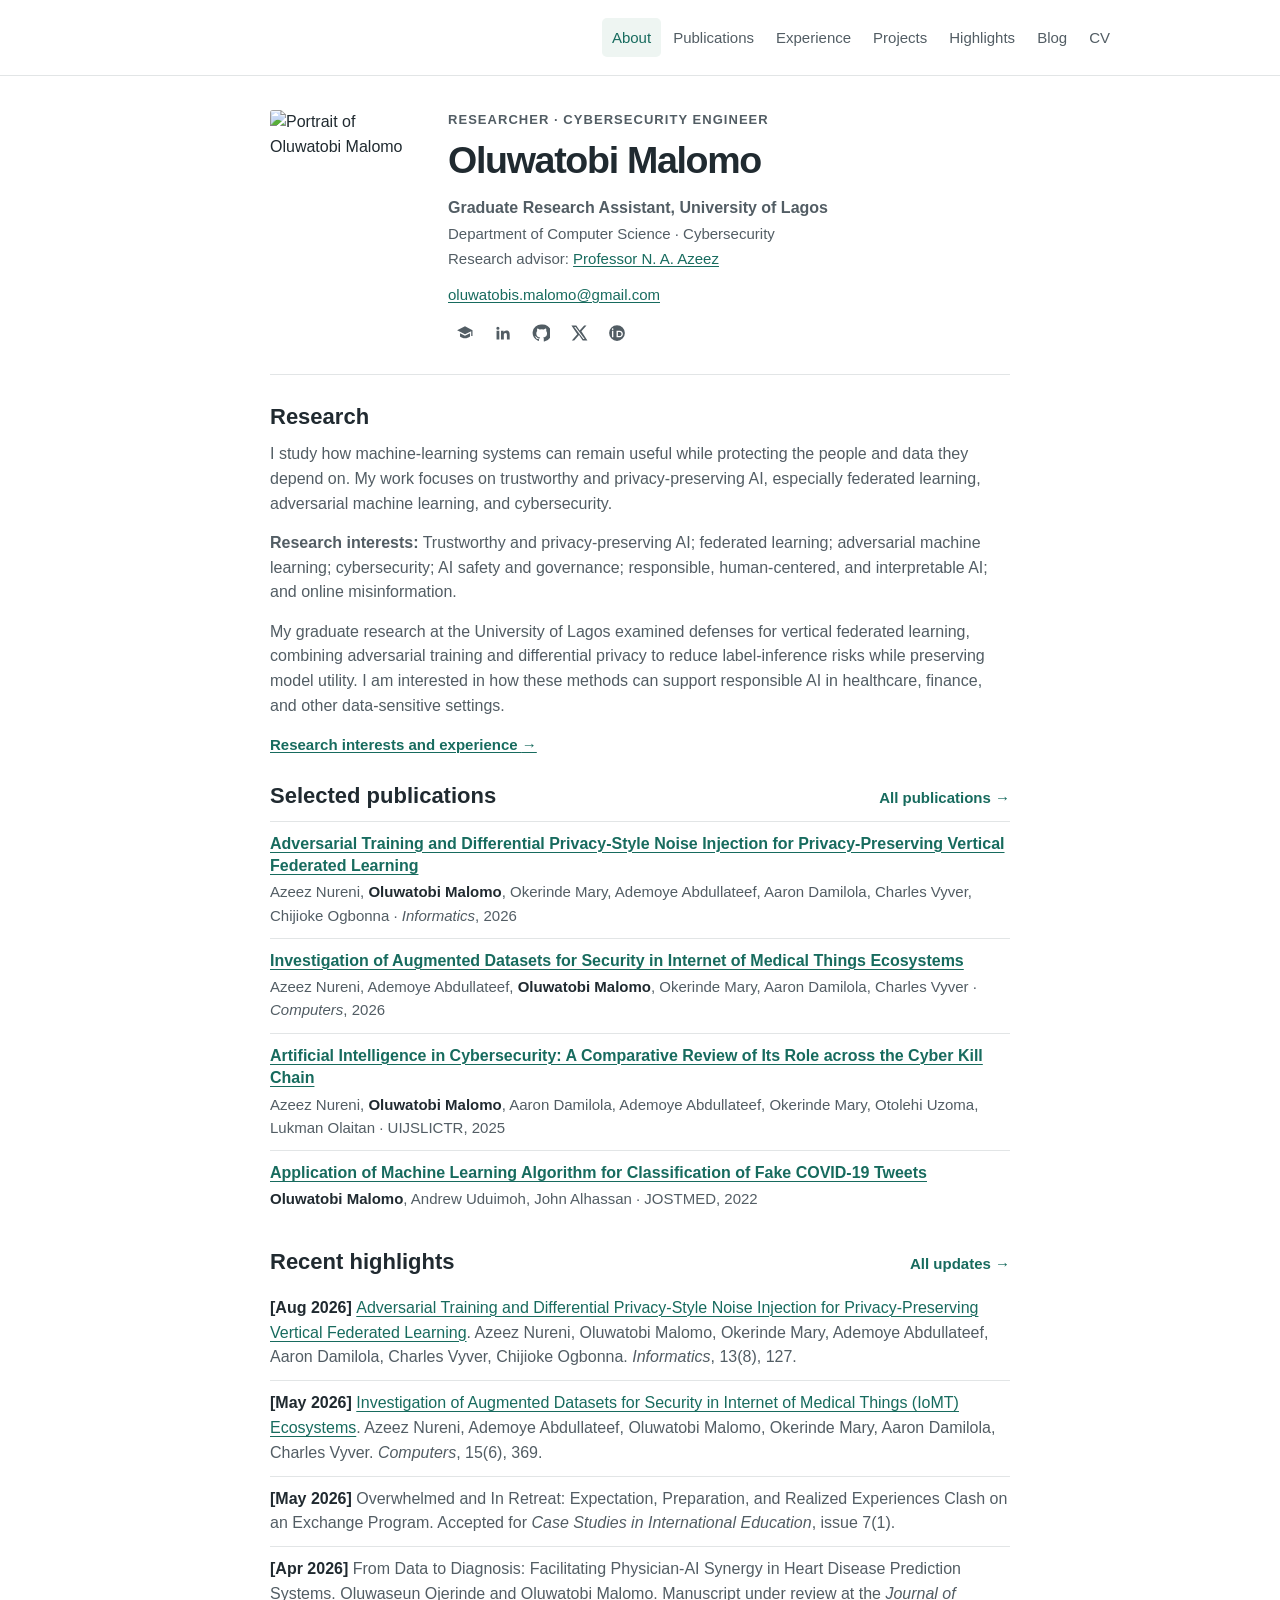
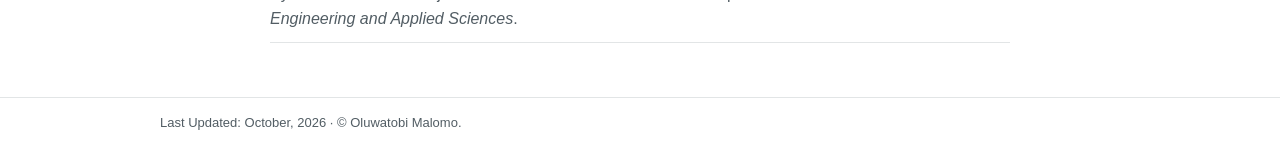
==== commit 7fa1ff15: "List full publication authors and refine mobile wrapping" ====
--- a/index.html
+++ b/index.html
@@ -82,7 +82,7 @@
     }
     </script>
 
-    <link rel="stylesheet" type="text/css" href="assets/css/style.css?v=20261017-6" />
+    <link rel="stylesheet" type="text/css" href="assets/css/style.css?v=20261017-7" />
     <link rel="author" href="https://www.linkedin.com/in/oluwatobi-malomo/" />
   </head>
 
@@ -130,6 +130,7 @@
         <section class="profile-section intro-copy" aria-labelledby="research-heading">
           <h2 class="section-title" id="research-heading">Research</h2>
           <p>I study how machine-learning systems can remain useful while protecting the people and data they depend on. My work focuses on trustworthy and privacy-preserving AI, especially federated learning, adversarial machine learning, and cybersecurity.</p>
+          <p><strong>Research interests:</strong> Trustworthy and privacy-preserving AI; federated learning; adversarial machine learning; cybersecurity; AI safety and governance; responsible, human-centered, and interpretable AI; and online misinformation.</p>
           <p>My graduate research at the University of Lagos examined defenses for vertical federated learning, combining adversarial training and differential privacy to reduce label-inference risks while preserving model utility. I am interested in how these methods can support responsible AI in healthcare, finance, and other data-sensitive settings.</p>
           <p class="text-link"><a href="experience.html">Research interests and experience <span aria-hidden="true">→</span></a></p>
         </section>
@@ -137,9 +138,9 @@
         <section class="profile-section" aria-labelledby="selected-publications-heading">
           <div class="section-heading-row"><h2 class="section-title" id="selected-publications-heading">Selected publications</h2><a class="text-link" href="publications.html">All publications <span aria-hidden="true">→</span></a></div>
           <ol class="publication-list">
-            <li><a href="https://www.mdpi.com/2227-9709/13/8/127" target="_blank" rel="noopener noreferrer">Adversarial Training and Differential Privacy-Style Noise Injection for Privacy-Preserving Vertical Federated Learning</a><span>Azeez Nureni, <strong>Oluwatobi Malomo</strong>, et al. · <em>Informatics</em>, 2026</span></li>
-            <li><a href="https://www.mdpi.com/2073-431X/15/6/369" target="_blank" rel="noopener noreferrer">Investigation of Augmented Datasets for Security in Internet of Medical Things Ecosystems</a><span>Azeez Nureni, Ademoye Abdullateef, <strong>Oluwatobi Malomo</strong>, et al. · <em>Computers</em>, 2026</span></li>
-            <li><a href="https://journals.ui.edu.ng/index.php/uijslictr/article/view/2041" target="_blank" rel="noopener noreferrer">Artificial Intelligence in Cybersecurity: A Comparative Review of Its Role across the Cyber Kill Chain</a><span>Azeez Nureni, <strong>Oluwatobi Malomo</strong>, et al. · UIJSLICTR, 2025</span></li>
+            <li><a href="https://www.mdpi.com/2227-9709/13/8/127" target="_blank" rel="noopener noreferrer">Adversarial Training and Differential Privacy-Style Noise Injection for Privacy-Preserving Vertical Federated Learning</a><span>Azeez Nureni, <strong>Oluwatobi Malomo</strong>, Okerinde Mary, Ademoye Abdullateef, Aaron Damilola, Charles Vyver, Chijioke Ogbonna · <em>Informatics</em>, 2026</span></li>
+            <li><a href="https://www.mdpi.com/2073-431X/15/6/369" target="_blank" rel="noopener noreferrer">Investigation of Augmented Datasets for Security in Internet of Medical Things Ecosystems</a><span>Azeez Nureni, Ademoye Abdullateef, <strong>Oluwatobi Malomo</strong>, Okerinde Mary, Aaron Damilola, Charles Vyver · <em>Computers</em>, 2026</span></li>
+            <li><a href="https://journals.ui.edu.ng/index.php/uijslictr/article/view/2041" target="_blank" rel="noopener noreferrer">Artificial Intelligence in Cybersecurity: A Comparative Review of Its Role across the Cyber Kill Chain</a><span>Azeez Nureni, <strong>Oluwatobi Malomo</strong>, Aaron Damilola, Ademoye Abdullateef, Okerinde Mary, Otolehi Uzoma, Lukman Olaitan · UIJSLICTR, 2025</span></li>
             <li><a href="https://irepo.futminna.edu.ng/handle/123456789/18994" target="_blank" rel="noopener noreferrer">Application of Machine Learning Algorithm for Classification of Fake COVID-19 Tweets</a><span><strong>Oluwatobi Malomo</strong>, Andrew Uduimoh, John Alhassan · JOSTMED, 2022</span></li>
           </ol>
         </section>
@@ -159,8 +160,8 @@
       </div>
     </footer>
 
-    <script src="news.js?v=20261017-6"></script>
+    <script src="news.js?v=20261017-7"></script>
     <script>renderNews('news-list', 4);</script>
-    <script src="assets/js/site-nav.js?v=20261017-6" defer></script>
+    <script src="assets/js/site-nav.js?v=20261017-7" defer></script>
   </body>
 </html>
--- a/assets/css/style.css
+++ b/assets/css/style.css
@@ -23,8 +23,8 @@
 a:hover { color: #104b42; }
 a:focus-visible, button:focus-visible { outline: 2px solid currentColor; outline-offset: 3px; }
 img { max-width: 100%; }
-h1, h2, h3, h4, h5, h6 { margin-top: 0; color: var(--ink); font-family: inherit; font-weight: 650; line-height: 1.28; text-wrap: balance; }
-p { margin: 0 0 .9rem; color: var(--muted); }
+h1, h2, h3, h4, h5, h6 { margin-top: 0; color: var(--ink); font-family: inherit; font-weight: 650; line-height: 1.28; text-wrap: pretty; }
+p { margin: 0 0 .9rem; color: var(--muted); text-wrap: pretty; }
 .container { width: min(var(--measure), calc(100% - 48px)); margin-inline: auto; padding: 18px 0; }
 .container + .container { padding-top: 0; }
 .site-header { position: sticky; top: 0; z-index: 10; border-bottom: 1px solid var(--line); background: rgba(255,255,255,.97); }
@@ -66,7 +66,7 @@
 .button-secondary:hover { border-color: var(--accent); color: var(--accent); }
 .topic-list { display: flex; flex-wrap: wrap; gap: 6px 14px; margin: 14px 0 0; padding: 0; list-style: none; }
 .topic-list li { color: var(--muted); font-size: var(--text-small); }
-.section-heading-row { display: flex; align-items: baseline; justify-content: space-between; gap: 16px; margin-bottom: 10px; }
+.section-heading-row { display: flex; align-items: baseline; justify-content: space-between; flex-wrap: wrap; gap: 4px 16px; margin-bottom: 10px; }
 .section-heading-row .header-name, .section-heading-row .section-title { margin: 0; }
 .section-heading-row .section-kicker { margin-bottom: 5px; }
 .text-link { color: var(--accent); font-size: var(--text-small); font-weight: 600; text-decoration: none; }
@@ -124,8 +124,7 @@
 .category-title { margin: 24px 0 10px; color: var(--ink); font-size: var(--text-card-title); }
 .publications-intro { margin: 0 0 18px; padding: 0; border: 0; border-radius: 0; background: transparent; }
 .publications-intro p { margin: 0; }
-.pub-links, .external-link-list { display: flex; flex-wrap: wrap; gap: 8px 16px; margin-top: 10px; }
-.pub-link { padding: 4px 0; font-size: var(--text-small); }
+.external-link-list { display: flex; flex-wrap: wrap; gap: 8px 16px; margin-top: 10px; }
 .external-links { padding-top: 14px; border-top: 1px solid var(--line); }
 .external-link { color: var(--accent); }
 .list { margin: 0; padding: 0; list-style: none; }
@@ -182,9 +181,6 @@
   .page-intro { grid-template-columns: 1fr; gap: 12px; }
   .profile-portrait, .profile-details { grid-column: 1; grid-row: auto; }
   .roundImg { width: 76px; height: 76px; }
+  .hero-title { font-size: clamp(1.65rem, 7.5vw, 2rem); }
 }
 @media (prefers-reduced-motion: reduce) { html { scroll-behavior: auto; } *, *::before, *::after { transition-duration: .01ms !important; } }
-.pub-abstract { margin-top: 7px; color: var(--muted); font-size: var(--text-small); }
-.pub-abstract summary { width: fit-content; color: var(--accent); cursor: pointer; font-weight: 600; text-underline-offset: .15em; }
-.pub-abstract[open] summary { margin-bottom: 6px; }
-.pub-abstract .pub-description { margin: 0; }
